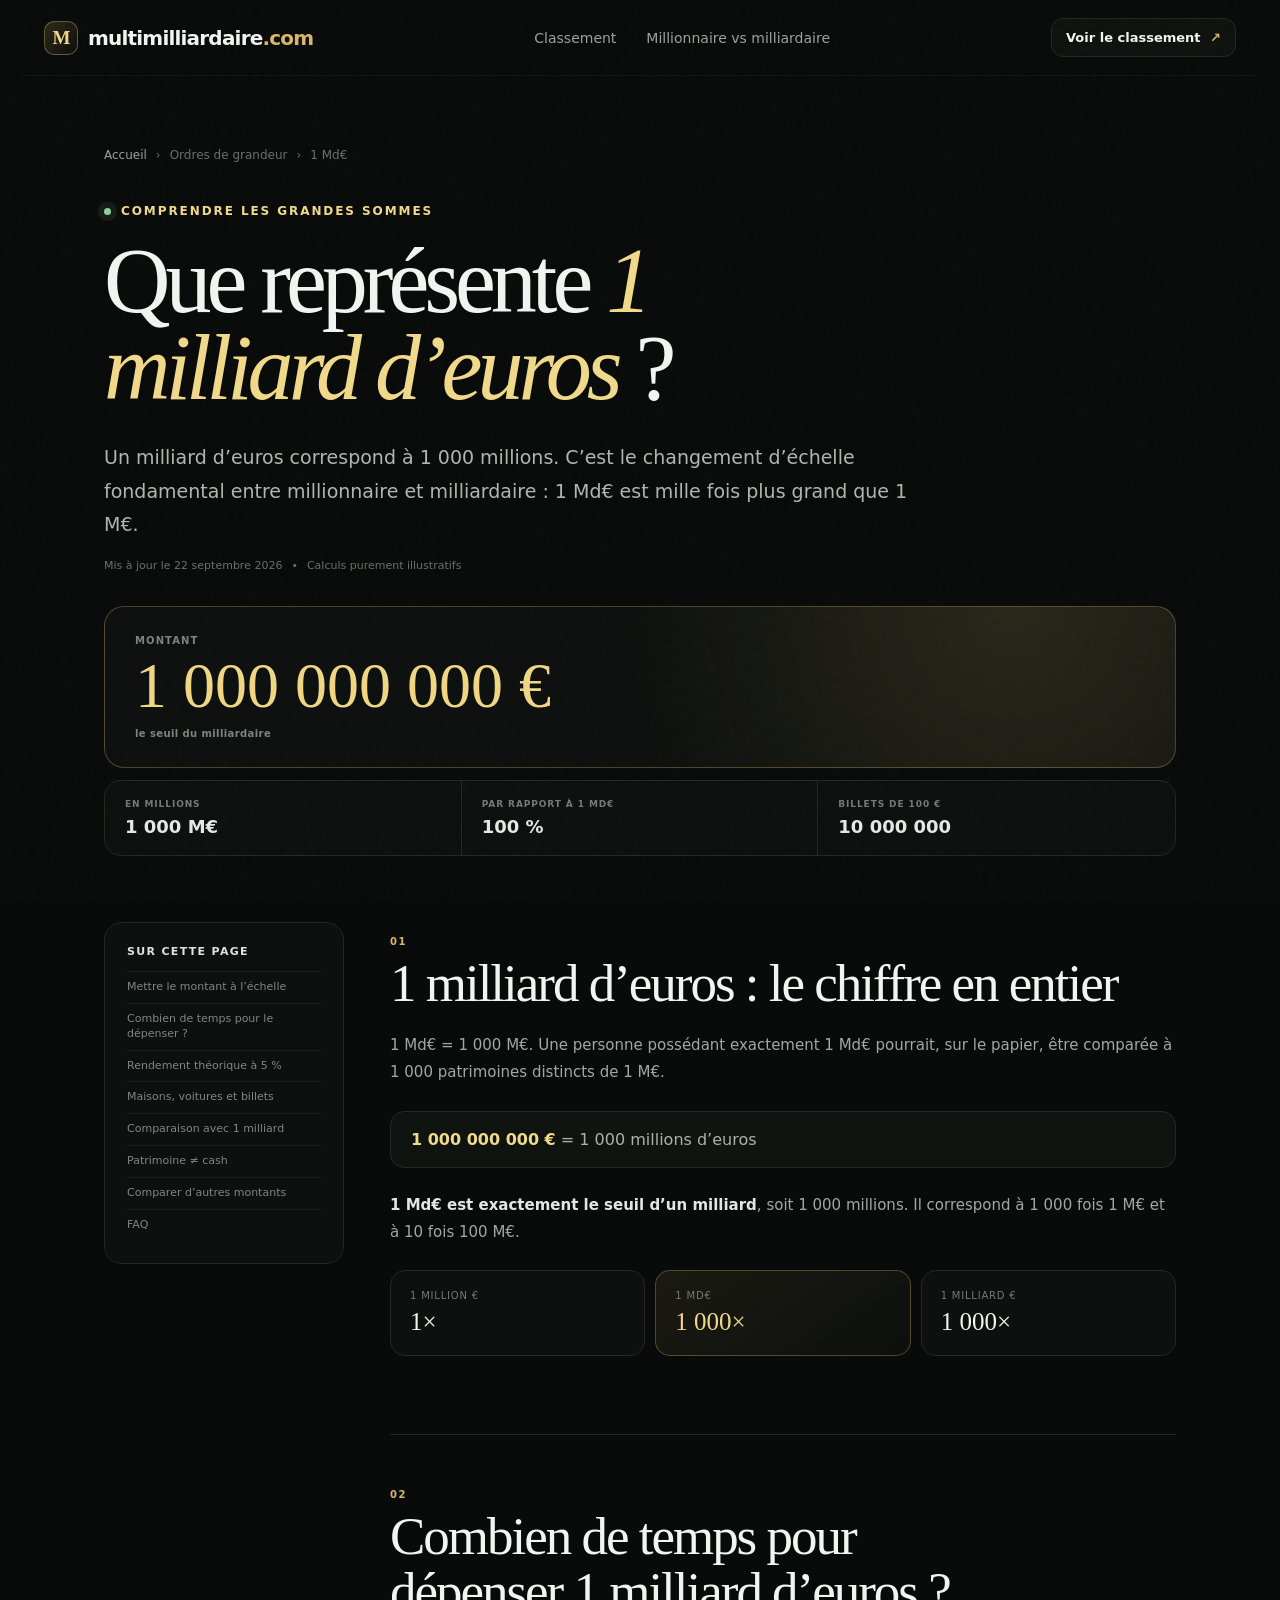
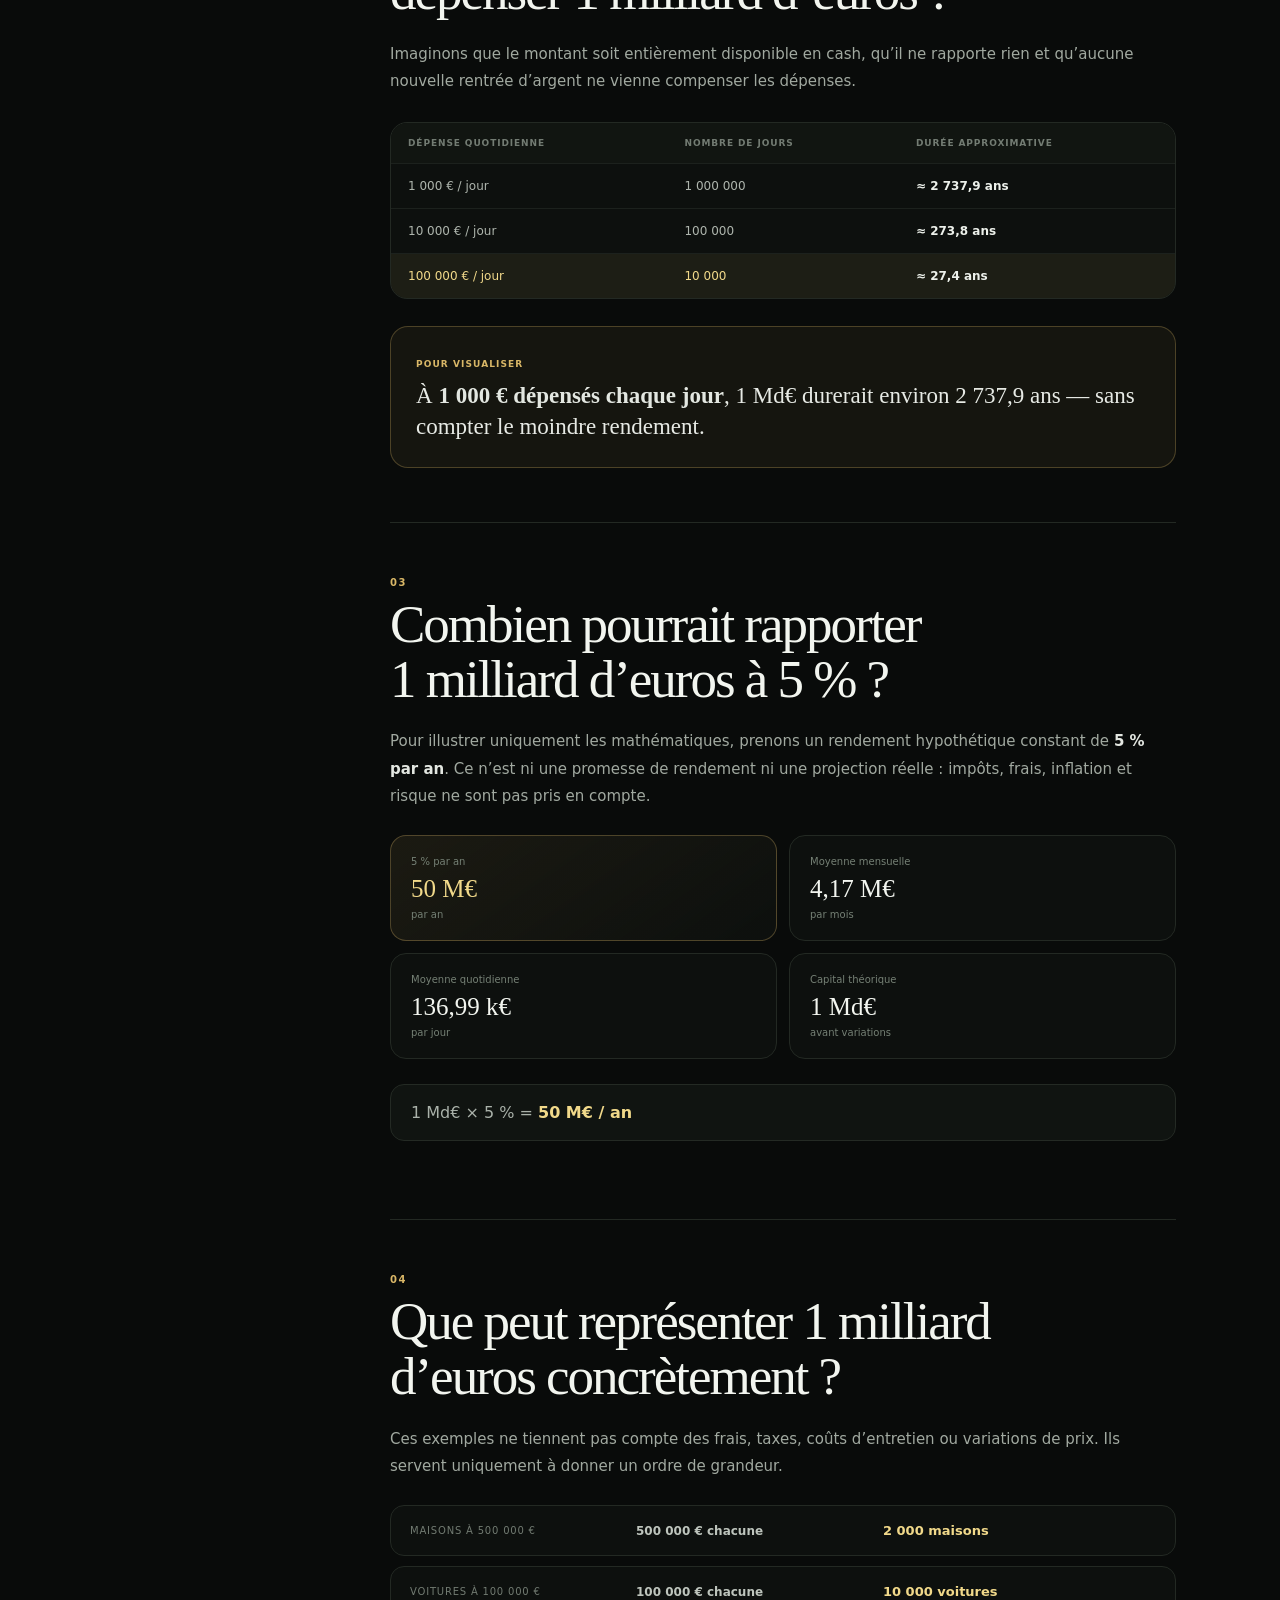
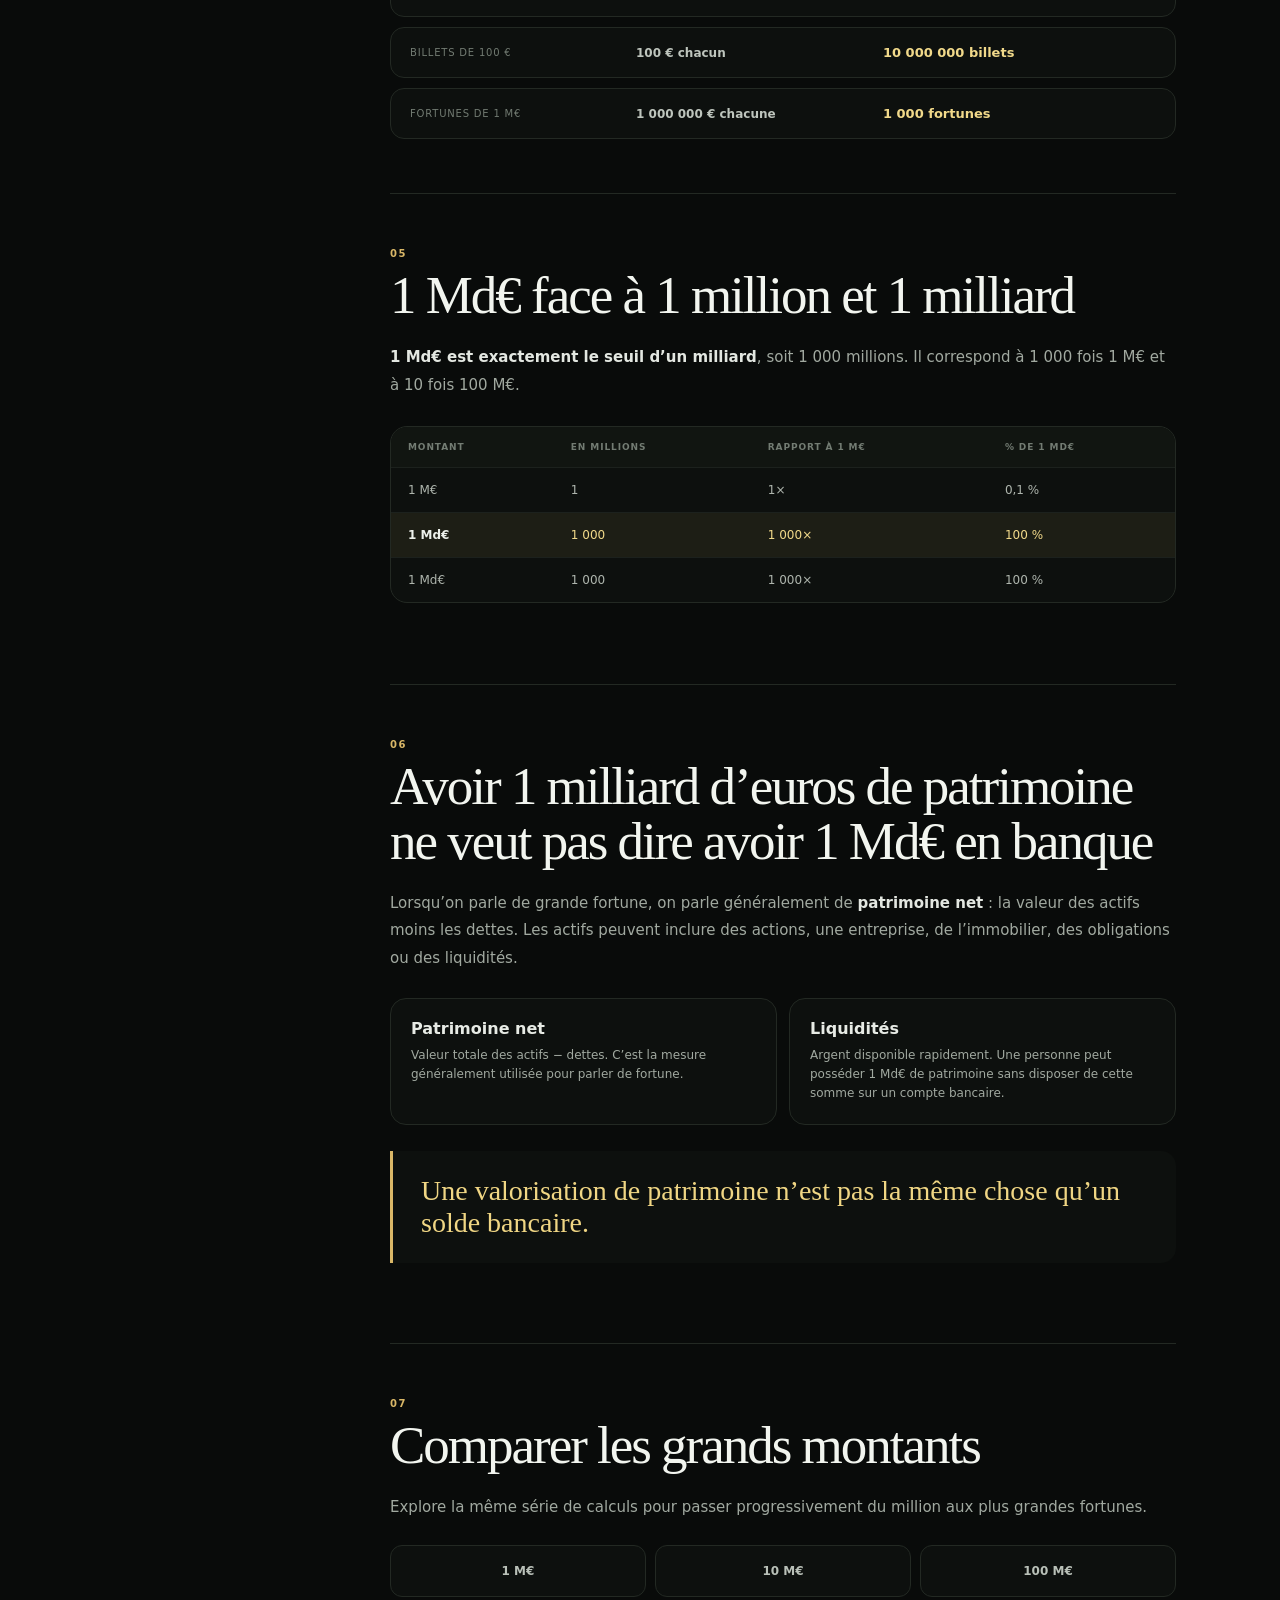
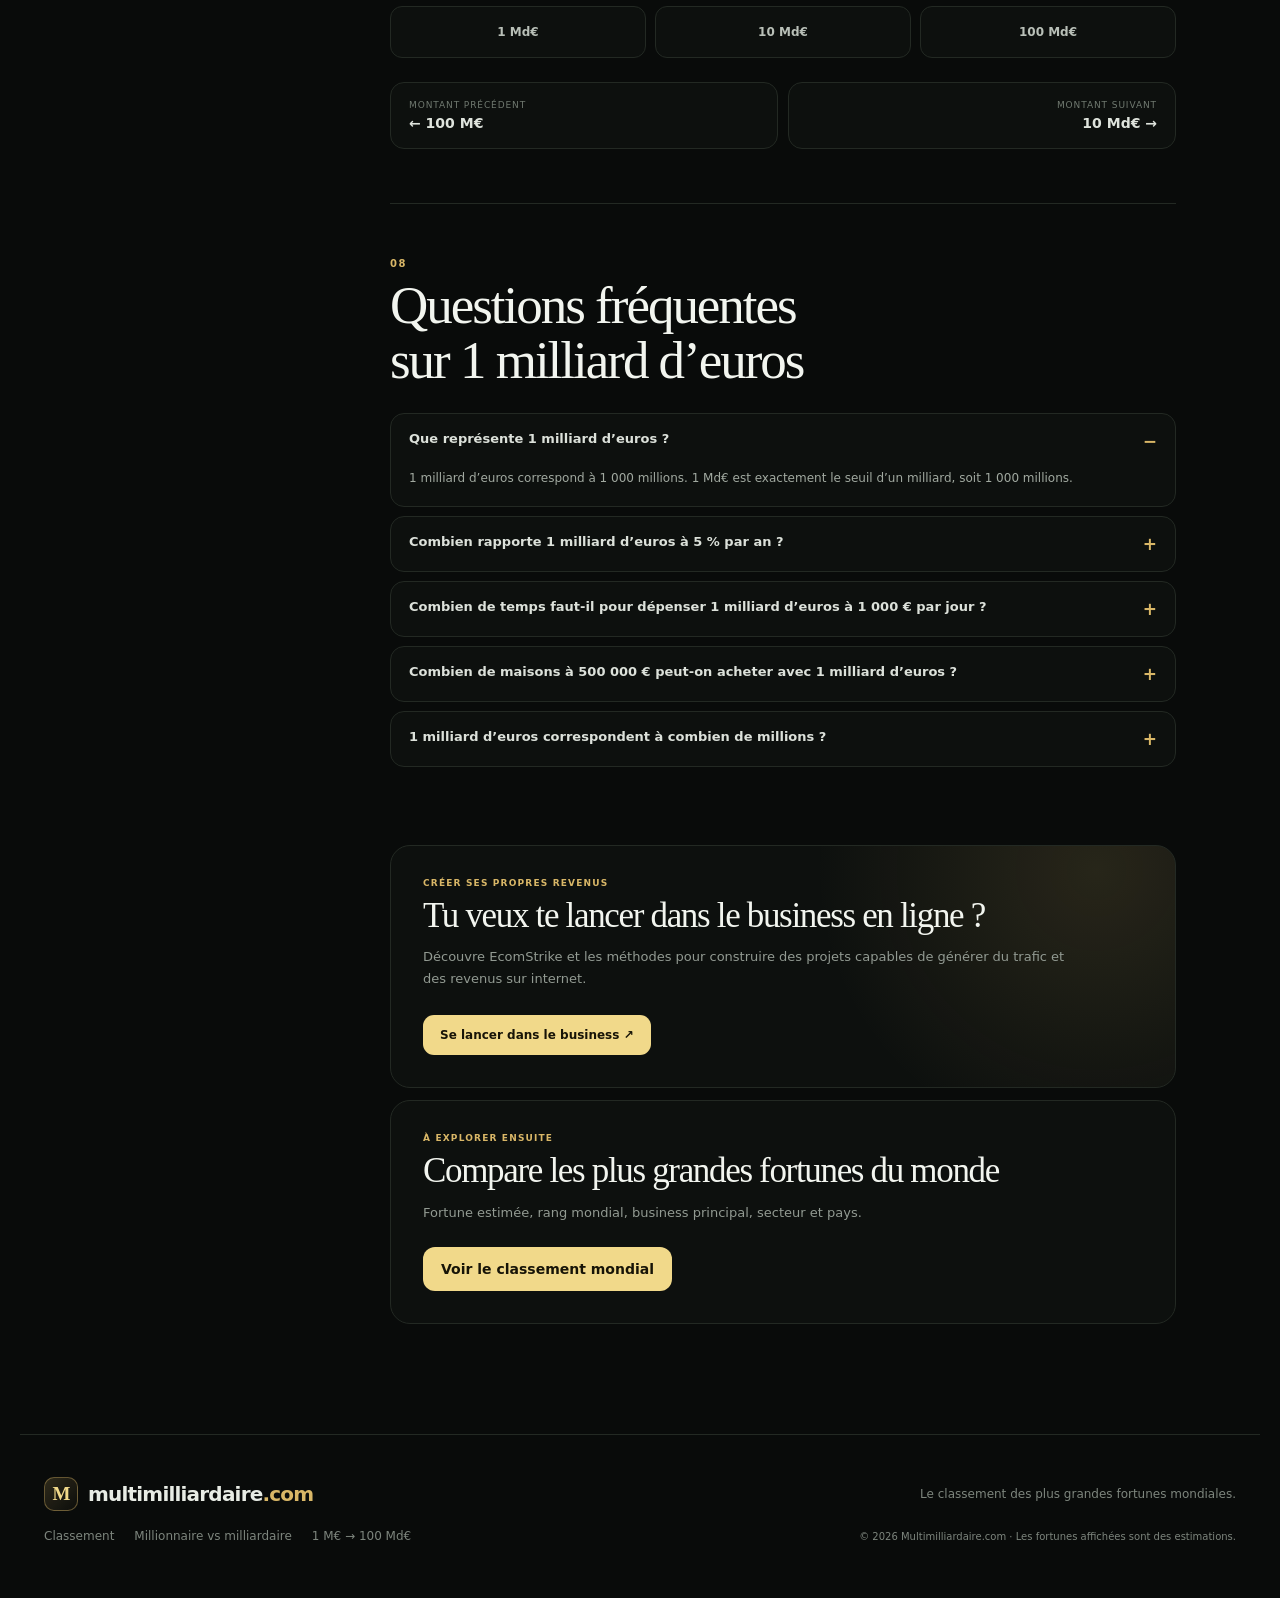
==== 1-milliard-euros/index.html @ 01a03daa "Add files via upload" ====
<!doctype html>
<html lang="fr">
<head>
  <meta charset="utf-8" />
  <meta name="viewport" content="width=device-width,initial-scale=1,viewport-fit=cover" />
  <title>Que représente 1 milliard d’euros ? Exemples & calculs | Multimilliardaire.com</title>
  <meta name="description" content="Que représente 1 milliard d’euros ? Comparaisons concrètes, rendement théorique à 5 %, dépenses, immobilier et équivalent en millions ou milliards." />
  <meta name="robots" content="index,follow,max-image-preview:large" />
  <link rel="canonical" href="https://multimilliardaire.com/1-milliard-euros/" />
  <meta name="theme-color" content="#090b0a" />
  <meta property="og:type" content="article" />
  <meta property="og:locale" content="fr_FR" />
  <meta property="og:site_name" content="Multimilliardaire.com" />
  <meta property="og:title" content="Que représente 1 milliard d’euros ?" />
  <meta property="og:description" content="Que représente 1 milliard d’euros ? Comparaisons concrètes, rendement théorique à 5 %, dépenses, immobilier et équivalent en millions ou milliards." />
  <meta property="og:url" content="https://multimilliardaire.com/1-milliard-euros/" />
  <meta property="og:image" content="https://multimilliardaire.com/og-image.png" />
  <meta property="article:published_time" content="2026-09-22" />
  <meta property="article:modified_time" content="2026-09-22" />
  <meta name="twitter:card" content="summary_large_image" />
  <meta name="twitter:title" content="Que représente 1 milliard d’euros ?" />
  <meta name="twitter:description" content="Que représente 1 milliard d’euros ? Comparaisons concrètes, rendement théorique à 5 %, dépenses, immobilier et équivalent en millions ou milliards." />
  <meta name="twitter:image" content="https://multimilliardaire.com/og-image.png" />
  <link rel="icon" href="/favicon.svg" type="image/svg+xml" />
  <link rel="manifest" href="/site.webmanifest" />
  <link rel="stylesheet" href="/style.css" />
  <link rel="stylesheet" href="/guide.css" />
  <script type="application/ld+json">{"@context":"https://schema.org","@graph":[{"@type":"Article","headline":"Que représente 1 milliard d’euros ?","description":"Que représente 1 milliard d’euros ? Comparaisons concrètes, rendement théorique à 5 %, dépenses, immobilier et équivalent en millions ou milliards.","datePublished":"2026-09-22","dateModified":"2026-09-22","inLanguage":"fr-FR","mainEntityOfPage":"https://multimilliardaire.com/1-milliard-euros/","publisher":{"@type":"Organization","name":"Multimilliardaire.com","url":"https://multimilliardaire.com/"},"image":"https://multimilliardaire.com/og-image.png"},{"@type":"BreadcrumbList","itemListElement":[{"@type":"ListItem","position":1,"name":"Accueil","item":"https://multimilliardaire.com/"},{"@type":"ListItem","position":2,"name":"1 milliard d’euros","item":"https://multimilliardaire.com/1-milliard-euros/"}]},{"@type":"FAQPage","mainEntity":[{"@type":"Question","name":"Que représente 1 milliard d’euros ?","acceptedAnswer":{"@type":"Answer","text":"1 milliard d’euros correspond à 1 000 millions. 1 Md€ est exactement le seuil d’un milliard, soit 1 000 millions."}},{"@type":"Question","name":"Combien rapporte 1 milliard d’euros à 5 % par an ?","acceptedAnswer":{"@type":"Answer","text":"À titre purement mathématique, 5 % de 1 milliard d’euros représente 50 M€ par an, soit environ 4,17 M€ par mois avant impôts, frais, inflation et variations de valeur."}},{"@type":"Question","name":"Combien de temps faut-il pour dépenser 1 milliard d’euros à 1 000 € par jour ?","acceptedAnswer":{"@type":"Answer","text":"Sans rendement et en dépensant exactement 1 000 € par jour, il faudrait 1 000 000 jours, soit environ 2 737,9 ans."}},{"@type":"Question","name":"Combien de maisons à 500 000 € peut-on acheter avec 1 milliard d’euros ?","acceptedAnswer":{"@type":"Answer","text":"Mathématiquement, 1 milliard d’euros équivaut au prix de 2 000 maisons à 500 000 €, sans tenir compte des frais, taxes ou autres coûts."}},{"@type":"Question","name":"1 milliard d’euros correspondent à combien de millions ?","acceptedAnswer":{"@type":"Answer","text":"1 milliard d’euros correspondent à 1 000 millions."}}]}]}</script>
</head>
<body class="article-page amount-page">
  <div class="noise" aria-hidden="true"></div>
  <header class="site-header">
    <a class="brand" href="/" aria-label="Multimilliardaire.com — Accueil"><span class="brand-mark">M</span><span>multimilliardaire<span class="brand-dot">.com</span></span></a>
    <nav class="desktop-nav" aria-label="Navigation principale"><a href="/#classement">Classement</a><a href="/difference-millionnaire-milliardaire/">Millionnaire vs milliardaire</a></nav>
    <a class="header-cta" href="/#classement">Voir le classement <span>↗</span></a>
  </header>

  <main class="guide-main">
    <article>
      <header class="guide-hero amount-hero">
        <nav class="breadcrumbs" aria-label="Fil d’Ariane"><a href="/">Accueil</a><span>›</span><span>Ordres de grandeur</span><span>›</span><span>1 Md€</span></nav>
        <div class="hero-kicker"><span class="pulse"></span> Comprendre les grandes sommes</div>
        <h1>Que représente <span>1 milliard d’euros</span> ?</h1>
        <p class="guide-lead">Un milliard d’euros correspond à 1 000 millions. C’est le changement d’échelle fondamental entre millionnaire et milliardaire : 1 Md€ est mille fois plus grand que 1 M€.</p>
        <div class="guide-meta"><span>Mis à jour le 22 septembre 2026</span><span>•</span><span>Calculs purement illustratifs</span></div>

        <div class="amount-display">
          <span>Montant</span>
          <strong>1 000 000 000 €</strong>
          <small>le seuil du milliardaire</small>
        </div>
        <div class="metric-strip">
          <div><span>En millions</span><strong>1 000 M€</strong></div>
          <div><span>Par rapport à 1 Md€</span><strong>100 %</strong></div>
          <div><span>Billets de 100 €</span><strong>10 000 000</strong></div>
        </div>
      </header>

      <div class="guide-layout">
        <aside class="toc-card">
          <span class="toc-title">Sur cette page</span>
          <nav>
            <a href="#echelle">Mettre le montant à l’échelle</a>
            <a href="#depenses">Combien de temps pour le dépenser ?</a>
            <a href="#rendement">Rendement théorique à 5 %</a>
            <a href="#achats">Maisons, voitures et billets</a>
            <a href="#milliard">Comparaison avec 1 milliard</a>
            <a href="#patrimoine">Patrimoine ≠ cash</a>
            <a href="#autres-montants">Comparer d’autres montants</a>
            <a href="#faq">FAQ</a>
          </nav>
        </aside>

        <div class="guide-content">
          <section id="echelle">
            <span class="section-number">01</span>
            <h2>1 milliard d’euros : le chiffre en entier</h2>
            <p>1 Md€ = 1 000 M€. Une personne possédant exactement 1 Md€ pourrait, sur le papier, être comparée à 1 000 patrimoines distincts de 1 M€.</p>
            <div class="formula"><strong>1 000 000 000 €</strong> = 1 000 millions d’euros</div>
            <p><strong>1 Md€ est exactement le seuil d’un milliard</strong>, soit 1 000 millions. Il correspond à 1 000 fois 1 M€ et à 10 fois 100 M€.</p>
            <div class="scale-compare">
              <div><span>1 million €</span><strong>1×</strong></div>
              <div class="current"><span>1 Md€</span><strong>1 000×</strong></div>
              <div><span>1 milliard €</span><strong>1 000×</strong></div>
            </div>
          </section>

          <section id="depenses">
            <span class="section-number">02</span>
            <h2>Combien de temps pour dépenser 1 milliard d’euros ?</h2>
            <p>Imaginons que le montant soit entièrement disponible en cash, qu’il ne rapporte rien et qu’aucune nouvelle rentrée d’argent ne vienne compenser les dépenses.</p>
            <div class="comparison-table spend-table" role="region" aria-label="Temps nécessaire pour dépenser 1 milliard d’euros" tabindex="0">
              <table><thead><tr><th>Dépense quotidienne</th><th>Nombre de jours</th><th>Durée approximative</th></tr></thead><tbody>
                <tr><td>1 000 € / jour</td><td>1 000 000</td><td><strong>≈ 2 737,9 ans</strong></td></tr>
                <tr><td>10 000 € / jour</td><td>100 000</td><td><strong>≈ 273,8 ans</strong></td></tr>
                <tr class="table-gold"><td>100 000 € / jour</td><td>10 000</td><td><strong>≈ 27,4 ans</strong></td></tr>
              </tbody></table>
            </div>
            <div class="analogy-card"><small>Pour visualiser</small><p>À <strong>1 000 € dépensés chaque jour</strong>, 1 Md€ durerait environ 2 737,9 ans — sans compter le moindre rendement.</p></div>
          </section>

          <section id="rendement">
            <span class="section-number">03</span>
            <h2>Combien pourrait rapporter 1 milliard d’euros à 5 % ?</h2>
            <p>Pour illustrer uniquement les mathématiques, prenons un rendement hypothétique constant de <strong>5 % par an</strong>. Ce n’est ni une promesse de rendement ni une projection réelle : impôts, frais, inflation et risque ne sont pas pris en compte.</p>
            <div class="yield-grid amount-yield">
              <div class="gold-card"><span>5 % par an</span><strong>50 M€</strong><small>par an</small></div>
              <div><span>Moyenne mensuelle</span><strong>4,17 M€</strong><small>par mois</small></div>
              <div><span>Moyenne quotidienne</span><strong>136,99 k€</strong><small>par jour</small></div>
              <div><span>Capital théorique</span><strong>1 Md€</strong><small>avant variations</small></div>
            </div>
            <div class="formula">1 Md€ × 5 % = <strong>50 M€ / an</strong></div>
          </section>

          <section id="achats">
            <span class="section-number">04</span>
            <h2>Que peut représenter 1 milliard d’euros concrètement ?</h2>
            <p>Ces exemples ne tiennent pas compte des frais, taxes, coûts d’entretien ou variations de prix. Ils servent uniquement à donner un ordre de grandeur.</p>
            <div class="visual-list amount-visuals">
              <div><span>Maisons à 500 000 €</span><b>500 000 € chacune</b><strong>2 000 maisons</strong></div>
              <div><span>Voitures à 100 000 €</span><b>100 000 € chacune</b><strong>10 000 voitures</strong></div>
              <div><span>Billets de 100 €</span><b>100 € chacun</b><strong>10 000 000 billets</strong></div>
              <div><span>Fortunes de 1 M€</span><b>1 000 000 € chacune</b><strong>1 000 fortunes</strong></div>
            </div>
          </section>

          <section id="milliard">
            <span class="section-number">05</span>
            <h2>1 Md€ face à 1 million et 1 milliard</h2>
            <p><strong>1 Md€ est exactement le seuil d’un milliard</strong>, soit 1 000 millions. Il correspond à 1 000 fois 1 M€ et à 10 fois 100 M€.</p>
            <div class="comparison-table" role="region" aria-label="Comparaison des ordres de grandeur" tabindex="0">
              <table><thead><tr><th>Montant</th><th>En millions</th><th>Rapport à 1 M€</th><th>% de 1 Md€</th></tr></thead><tbody>
                <tr><td>1 M€</td><td>1</td><td>1×</td><td>0,1 %</td></tr>
                <tr class="table-gold"><td><strong>1 Md€</strong></td><td>1 000</td><td>1 000×</td><td>100 %</td></tr>
                <tr><td>1 Md€</td><td>1 000</td><td>1 000×</td><td>100 %</td></tr>
              </tbody></table>
            </div>
          </section>

          <section id="patrimoine">
            <span class="section-number">06</span>
            <h2>Avoir 1 milliard d’euros de patrimoine ne veut pas dire avoir 1 Md€ en banque</h2>
            <p>Lorsqu’on parle de grande fortune, on parle généralement de <strong>patrimoine net</strong> : la valeur des actifs moins les dettes. Les actifs peuvent inclure des actions, une entreprise, de l’immobilier, des obligations ou des liquidités.</p>
            <div class="mini-definitions">
              <div><strong>Patrimoine net</strong><p>Valeur totale des actifs − dettes. C’est la mesure généralement utilisée pour parler de fortune.</p></div>
              <div><strong>Liquidités</strong><p>Argent disponible rapidement. Une personne peut posséder 1 Md€ de patrimoine sans disposer de cette somme sur un compte bancaire.</p></div>
            </div>
            <blockquote>Une valorisation de patrimoine n’est pas la même chose qu’un solde bancaire.</blockquote>
          </section>

          <section id="autres-montants">
            <span class="section-number">07</span>
            <h2>Comparer les grands montants</h2>
            <p>Explore la même série de calculs pour passer progressivement du million aux plus grandes fortunes.</p>
            <nav class="wealth-nav" aria-label="Autres montants"><a href="/1-million-euros/">1 M€</a><a href="/10-millions-euros/">10 M€</a><a href="/100-millions-euros/">100 M€</a><a href="/1-milliard-euros/">1 Md€</a><a href="/10-milliards-euros/">10 Md€</a><a href="/100-milliards-euros/">100 Md€</a></nav>
            <div class="wealth-step-row"><a class="wealth-step" href="/100-millions-euros/"><small>Montant précédent</small><strong>← 100 M€</strong></a><a class="wealth-step wealth-step-next" href="/10-milliards-euros/"><small>Montant suivant</small><strong>10 Md€ →</strong></a></div>
          </section>

          <section id="faq" class="faq-section">
            <span class="section-number">08</span>
            <h2>Questions fréquentes sur 1 milliard d’euros</h2>
            <div class="faq-list">
              <details open><summary>Que représente 1 milliard d’euros ?</summary><p>1 milliard d’euros correspond à 1 000 millions. 1 Md€ est exactement le seuil d’un milliard, soit 1 000 millions.</p></details><details><summary>Combien rapporte 1 milliard d’euros à 5 % par an ?</summary><p>À titre purement mathématique, 5 % de 1 milliard d’euros représente 50 M€ par an, soit environ 4,17 M€ par mois avant impôts, frais, inflation et variations de valeur.</p></details><details><summary>Combien de temps faut-il pour dépenser 1 milliard d’euros à 1 000 € par jour ?</summary><p>Sans rendement et en dépensant exactement 1 000 € par jour, il faudrait 1 000 000 jours, soit environ 2 737,9 ans.</p></details><details><summary>Combien de maisons à 500 000 € peut-on acheter avec 1 milliard d’euros ?</summary><p>Mathématiquement, 1 milliard d’euros équivaut au prix de 2 000 maisons à 500 000 €, sans tenir compte des frais, taxes ou autres coûts.</p></details><details><summary>1 milliard d’euros correspondent à combien de millions ?</summary><p>1 milliard d’euros correspondent à 1 000 millions.</p></details>
            </div>
          </section>

          <aside class="business-cta">
            <span>Créer ses propres revenus</span>
            <h2>Tu veux te lancer dans le business en ligne ?</h2>
            <p>Découvre EcomStrike et les méthodes pour construire des projets capables de générer du trafic et des revenus sur internet.</p>
            <a href="https://ecomstrike.com/" target="_blank" rel="noopener noreferrer">Se lancer dans le business ↗</a>
          </aside>

          <div class="back-ranking">
            <span>À explorer ensuite</span>
            <h2>Compare les plus grandes fortunes du monde</h2>
            <p>Fortune estimée, rang mondial, business principal, secteur et pays.</p>
            <a class="button primary" href="/#classement">Voir le classement mondial</a>
          </div>
        </div>
      </div>
    </article>
  </main>

  <footer>
    <a class="brand footer-brand" href="/"><span class="brand-mark">M</span><span>multimilliardaire<span class="brand-dot">.com</span></span></a>
    <p>Le classement des plus grandes fortunes mondiales.</p>
    <div><a href="/#classement">Classement</a><a href="/difference-millionnaire-milliardaire/">Millionnaire vs milliardaire</a><a href="/1-million-euros/">1 M€ → 100 Md€</a></div>
    <small>© <span id="year"></span> Multimilliardaire.com · Les fortunes affichées sont des estimations.</small>
  </footer>
  <script>document.getElementById('year').textContent = new Date().getFullYear();</script>
</body>
</html>
---- style.css ----
:root{
  --bg:#090b0a;--panel:#101311;--panel-2:#151916;--text:#f2f5ef;--muted:#9ba39b;--line:#232923;
  --gold:#d9b767;--gold-2:#f1d98a;--green:#8ed09d;--red:#ef8e82;--max:1240px;
}
*{box-sizing:border-box}html{scroll-behavior:smooth}body{margin:0;background:var(--bg);color:var(--text);font-family:Inter,ui-sans-serif,system-ui,-apple-system,BlinkMacSystemFont,"Segoe UI",sans-serif;-webkit-font-smoothing:antialiased;overflow-x:hidden}
a{color:inherit;text-decoration:none}button,input,select{font:inherit}.sr-only{position:absolute;width:1px;height:1px;padding:0;margin:-1px;overflow:hidden;clip:rect(0,0,0,0);white-space:nowrap;border:0}.noise{position:fixed;inset:0;pointer-events:none;opacity:.025;z-index:50;background-image:url("data:image/svg+xml,%3Csvg viewBox='0 0 160 160' xmlns='http://www.w3.org/2000/svg'%3E%3Cfilter id='n'%3E%3CfeTurbulence type='fractalNoise' baseFrequency='.9' numOctaves='4' stitchTiles='stitch'/%3E%3C/filter%3E%3Crect width='100%25' height='100%25' filter='url(%23n)' opacity='.8'/%3E%3C/svg%3E")}.site-header{height:76px;display:flex;align-items:center;justify-content:space-between;max-width:var(--max);margin:auto;padding:0 24px;position:relative;z-index:10;border-bottom:1px solid rgba(255,255,255,.04)}.brand{display:flex;align-items:center;gap:10px;font-weight:800;letter-spacing:-.04em;font-size:20px}.brand-mark{display:grid;place-items:center;width:34px;height:34px;border:1px solid rgba(217,183,103,.4);border-radius:10px;background:linear-gradient(135deg,rgba(217,183,103,.18),rgba(217,183,103,.02));color:var(--gold-2);font-family:Georgia,serif;font-size:19px}.brand-dot{color:var(--gold)}.desktop-nav{display:flex;gap:30px;color:var(--muted);font-size:14px}.desktop-nav a:hover{color:#fff}.header-cta{font-size:13px;font-weight:700;padding:11px 14px;border:1px solid var(--line);border-radius:12px;background:#0f120f}.header-cta span{color:var(--gold);margin-left:5px}.hero{min-height:720px;max-width:var(--max);margin:auto;padding:96px 24px 80px;position:relative}.hero:before{content:"";position:absolute;width:600px;height:600px;right:-160px;top:-90px;background:radial-gradient(circle,rgba(217,183,103,.12),transparent 67%);filter:blur(12px);pointer-events:none}.hero-kicker,.eyebrow{font-size:12px;font-weight:800;letter-spacing:.16em;text-transform:uppercase;color:var(--gold-2)}.hero-kicker{display:flex;align-items:center;gap:10px}.pulse{width:7px;height:7px;border-radius:50%;background:var(--green);box-shadow:0 0 0 6px rgba(142,208,157,.09)}.hero h1{font-family:Georgia,"Times New Roman",serif;font-weight:500;letter-spacing:-.065em;line-height:.89;font-size:clamp(62px,8.2vw,118px);margin:30px 0 28px;max-width:900px}.hero h1 span{color:var(--gold-2);font-style:italic}.hero-copy{font-size:18px;line-height:1.7;color:#b6bdb5;max-width:630px}.hero-actions{display:flex;gap:12px;margin-top:32px}.button{display:inline-flex;align-items:center;justify-content:center;padding:14px 18px;border-radius:12px;font-weight:800;font-size:14px}.button.primary{background:var(--gold-2);color:#171407}.button.primary:hover{background:#ffe7a0}.button.ghost{border:1px solid var(--line);background:rgba(255,255,255,.02);color:#d5d9d3}.definition{margin-top:28px;color:#7f887f;font-size:12px;max-width:620px;line-height:1.6}.definition strong{color:#b9c1b8}.hero-orbit{position:absolute;right:20px;top:180px;width:420px;height:430px;pointer-events:none;opacity:.92}.orbit-line{position:absolute;border:1px solid rgba(217,183,103,.12);border-radius:50%;inset:20px}.orbit-2{inset:88px;border-style:dashed;transform:rotate(30deg)}.money-card{position:absolute;width:220px;padding:18px;border-radius:16px;border:1px solid rgba(255,255,255,.08);background:rgba(16,19,17,.82);backdrop-filter:blur(12px);box-shadow:0 18px 80px rgba(0,0,0,.2)}.money-card small{display:block;font-size:9px;letter-spacing:.15em;color:#7f887f;margin-bottom:9px}.money-card strong{display:block;font-size:16px;letter-spacing:-.02em}.money-card span{display:block;margin-top:6px;font-size:12px;color:var(--gold-2)}.mc-1{right:0;top:20px}.mc-2{left:12px;top:185px}.mc-3{right:10px;bottom:10px}.stats-wrap{border-top:1px solid var(--line);border-bottom:1px solid var(--line);background:#0c0f0d}.stats-grid{max-width:var(--max);margin:auto;display:grid;grid-template-columns:repeat(4,1fr)}.stats-grid article{padding:28px 24px;border-right:1px solid var(--line)}.stats-grid article:last-child{border-right:0}.stats-grid span,.stats-grid small{display:block;color:#7f887f;font-size:11px}.stats-grid strong{display:block;font-family:Georgia,serif;font-weight:500;font-size:32px;margin:7px 0 3px;color:#f5f2e7}.ranking{max-width:var(--max);margin:auto;padding:96px 24px}.section-heading{display:flex;justify-content:space-between;align-items:end;gap:40px;margin-bottom:34px}.section-heading h2,.method h2,.seo-copy h2{font-family:Georgia,serif;font-size:clamp(36px,4vw,55px);letter-spacing:-.045em;line-height:1.02;margin:10px 0 0;font-weight:500}.section-heading p{max-width:430px;color:var(--muted);line-height:1.6;font-size:14px}.toolbar{display:grid;grid-template-columns:2.1fr repeat(3,1fr);gap:10px;padding:12px;border:1px solid var(--line);border-radius:17px;background:#0d100e;position:sticky;top:10px;z-index:7;box-shadow:0 10px 50px rgba(0,0,0,.26)}.search-field{position:relative}.search-field svg{position:absolute;left:14px;top:50%;transform:translateY(-50%);width:17px;fill:none;stroke:#838b83;stroke-width:1.8}.toolbar input,.toolbar select{width:100%;height:48px;border:1px solid var(--line);background:#121512;color:#e9ede7;border-radius:11px;outline:none;padding:0 14px}.toolbar input{padding-left:42px}.toolbar input:focus,.toolbar select:focus{border-color:rgba(217,183,103,.55);box-shadow:0 0 0 3px rgba(217,183,103,.06)}.ranking-meta{display:flex;justify-content:space-between;align-items:center;margin:18px 3px 12px;color:#7e867e;font-size:12px}.status{display:flex;gap:8px;align-items:center}.status i{width:6px;height:6px;border-radius:50%;background:#919991}.status.ok i{background:var(--green);box-shadow:0 0 0 4px rgba(142,208,157,.08)}.status.warn i{background:var(--gold)}.table-shell{border:1px solid var(--line);border-radius:18px;overflow:hidden;background:#0d100e}.table-head,.rank-row{display:grid;grid-template-columns:74px minmax(210px,1.3fr) 150px minmax(200px,1.15fr) 150px 110px;align-items:center}.table-head{height:46px;padding:0 16px;background:#121512;border-bottom:1px solid var(--line);color:#727b72;font-size:10px;font-weight:800;text-transform:uppercase;letter-spacing:.1em}.rank-row{min-height:82px;padding:10px 16px;border-bottom:1px solid #1b201c;transition:background .16s ease}.rank-row:last-child{border-bottom:0}.rank-row:hover{background:#111511}.rank-num{font-family:Georgia,serif;font-size:18px;color:#6f786f}.person{display:flex;align-items:center;gap:13px;min-width:0}.avatar{width:42px;height:42px;border-radius:13px;background:linear-gradient(135deg,#1b211c,#111411);display:grid;place-items:center;border:1px solid #2a302b;color:var(--gold-2);font-size:12px;font-weight:900;flex:0 0 auto}.person-text{min-width:0}.person-name{font-weight:800;font-size:14px;white-space:nowrap;overflow:hidden;text-overflow:ellipsis}.person-sub{font-size:11px;color:#707970;margin-top:5px}.worth strong{font-family:Georgia,serif;font-size:19px;font-weight:500}.worth small{display:block;color:#707970;font-size:10px;margin-top:5px}.business{font-size:13px;line-height:1.4;color:#c3c9c1}.country{font-size:12px;color:#aeb5ad;display:flex;gap:8px;align-items:center}.flag{font-size:16px}.change{font-size:11px;font-weight:800}.change.up{color:var(--green)}.change.down{color:var(--red)}.change.flat{color:#777f77}.loading-row{min-height:220px;display:flex;align-items:center;justify-content:center;gap:12px;color:#858d85;font-size:13px}.spinner{width:18px;height:18px;border-radius:50%;border:2px solid #303730;border-top-color:var(--gold);animation:spin .8s linear infinite}@keyframes spin{to{transform:rotate(360deg)}}.empty{padding:70px 20px;text-align:center;color:#848d84}.pagination{display:flex;gap:7px;justify-content:center;flex-wrap:wrap;margin-top:24px}.pagination button{min-width:38px;height:38px;border:1px solid var(--line);border-radius:10px;background:#0f120f;color:#aab2aa;cursor:pointer}.pagination button:hover,.pagination button.active{border-color:rgba(217,183,103,.5);color:#171407;background:var(--gold-2)}.pagination button:disabled{opacity:.35;cursor:not-allowed}.method{max-width:var(--max);margin:0 auto;padding:30px 24px 96px;display:grid;grid-template-columns:1.55fr .7fr;gap:18px}.method-card,.source-card{border:1px solid var(--line);border-radius:22px;padding:38px;background:#0d100e}.method-card>p{color:#9ca49b;line-height:1.7;max-width:760px}.method-points{display:grid;grid-template-columns:repeat(3,1fr);gap:12px;margin-top:32px}.method-points div{padding:18px;border:1px solid #202620;border-radius:15px;background:#111511}.method-points b{color:var(--gold);font-family:Georgia,serif;font-size:20px}.method-points span{display:block;margin-top:18px;color:#8f988f;font-size:12px;line-height:1.55}.method-points strong{color:#e3e7e1}.source-card{background:linear-gradient(160deg,rgba(217,183,103,.12),#0d100e 42%)}.source-card>span{font-size:11px;text-transform:uppercase;letter-spacing:.13em;color:var(--gold)}.source-card h3{font-family:Georgia,serif;font-weight:500;font-size:30px;letter-spacing:-.03em;margin:15px 0}.source-card p{font-size:13px;color:#9ca49b;line-height:1.65}.source-card a{display:inline-block;margin:10px 0 26px;color:var(--gold-2);font-size:13px;font-weight:800}.source-card small{display:block;padding-top:18px;border-top:1px solid rgba(255,255,255,.08);color:#707970;line-height:1.5}.seo-copy{max-width:850px;margin:0 auto;padding:0 24px 100px}.seo-copy h2{font-size:40px}.seo-copy p{color:#929b92;line-height:1.8;font-size:14px}footer{border-top:1px solid var(--line);max-width:var(--max);margin:auto;padding:40px 24px 55px;display:grid;grid-template-columns:1fr 1fr;gap:16px;align-items:center;color:#7d857d;font-size:12px}.footer-brand{color:#e8ece5}footer p{text-align:right}footer>div{display:flex;gap:20px}footer>small{text-align:right}footer a:hover{color:#fff}
@media(max-width:1000px){.hero-orbit{opacity:.22;right:-100px}.toolbar{grid-template-columns:1fr 1fr}.search-field{grid-column:1/-1}.table-head,.rank-row{grid-template-columns:58px minmax(180px,1.25fr) 130px minmax(180px,1fr) 120px}.table-head span:last-child,.rank-row>.change{display:none}.method{grid-template-columns:1fr}.stats-grid{grid-template-columns:repeat(2,1fr)}.stats-grid article:nth-child(2){border-right:0}.stats-grid article:nth-child(-n+2){border-bottom:1px solid var(--line)}}
@media(max-width:700px){
  .site-header{height:64px;padding:0 16px}
  .brand{font-size:16.5px;gap:9px;white-space:nowrap;min-width:0}
  .brand-mark{width:31px;height:31px;flex:0 0 auto}
  .desktop-nav,.header-cta{display:none}

  .hero{padding:54px 16px 46px;min-height:auto;overflow:hidden}
  .hero-kicker{font-size:10px;letter-spacing:.13em;line-height:1.45}
  .hero h1{font-size:clamp(42px,13vw,60px);line-height:.93;letter-spacing:-.055em;margin:22px 0 22px;max-width:100%}
  .hero h1 span{font-size:.70em;letter-spacing:-.045em;white-space:nowrap}
  .hero-copy{font-size:15px;line-height:1.65;max-width:100%;margin-right:0}
  .hero-actions{flex-direction:column;align-items:stretch;gap:10px;margin-top:26px}
  .button{width:100%;min-height:52px;padding:14px 16px}
  .definition{margin-top:23px;max-width:100%;font-size:12px;line-height:1.65}
  .hero-orbit{display:none}

  .stats-grid{grid-template-columns:repeat(2,minmax(0,1fr))}
  .stats-grid article{padding:20px 16px;min-width:0}
  .stats-grid strong{font-size:25px;line-height:1.1}
  .stats-grid span,.stats-grid small{line-height:1.35}

  .ranking{padding:58px 12px 64px}
  .section-heading{display:block;margin-bottom:24px}
  .section-heading h2{font-size:clamp(34px,10vw,44px);line-height:1.02;text-wrap:balance}
  .section-heading p{margin-top:16px;font-size:13px;line-height:1.6}

  .toolbar{position:static;grid-template-columns:1fr 1fr;gap:8px;padding:8px;border-radius:14px;box-shadow:none}
  .toolbar label{min-width:0}
  .search-field{grid-column:1/-1}
  .toolbar label:nth-child(4){grid-column:1/-1}
  .toolbar input,.toolbar select{height:46px;border-radius:10px;font-size:13px;min-width:0}
  .toolbar input{padding-left:40px}

  .ranking-meta{align-items:flex-start;gap:7px;flex-direction:column;margin:15px 2px 12px;line-height:1.4}
  .table-shell{border:0;border-radius:0;overflow:visible;background:transparent}
  .table-head{display:none}
  .ranking-rows{display:block}
  .rank-row{
    position:relative;
    display:grid;
    grid-template-columns:44px minmax(0,1fr) minmax(88px,auto);
    grid-template-areas:"rank person worth" ". business business" ". country change";
    column-gap:10px;
    row-gap:10px;
    min-height:0;
    margin-bottom:10px;
    padding:14px;
    border:1px solid var(--line);
    border-radius:16px;
    background:#0d100e;
  }
  .rank-row:last-child{border-bottom:1px solid var(--line);margin-bottom:0}
  .rank-row:hover{background:#0f130f}
  .rank-num{grid-area:rank;width:40px;height:40px;display:grid;place-items:center;align-self:start;border:1px solid #2a302b;border-radius:12px;background:#121612;color:var(--gold-2);font-size:15px}
  .person{grid-area:person;min-width:0;gap:10px}
  .avatar{width:38px;height:38px;border-radius:11px;font-size:11px}
  .person-name{font-size:13px;line-height:1.25;white-space:nowrap;overflow:hidden;text-overflow:ellipsis}
  .person-sub{font-size:10px;line-height:1.35;margin-top:4px;white-space:nowrap;overflow:hidden;text-overflow:ellipsis}
  .worth{grid-area:worth;text-align:right;align-self:center;min-width:88px}
  .worth strong{font-size:17px;white-space:nowrap}
  .worth small{font-size:9px;margin-top:3px}
  .rank-row>.business{display:block!important;grid-area:business;padding:10px 11px;border:1px solid #202620;border-radius:10px;background:#111511;font-size:12px;line-height:1.45;color:#c9cec8;min-width:0;overflow-wrap:anywhere}
  .business:before{content:"Business / source";display:block;margin-bottom:4px;color:#697269;font-size:9px;font-weight:800;letter-spacing:.09em;text-transform:uppercase}
  .rank-row>.country{display:flex!important;grid-area:country;font-size:11px;gap:6px;min-width:0}
  .country span:last-child{white-space:nowrap;overflow:hidden;text-overflow:ellipsis}
  .flag{font-size:15px}
  .rank-row>.change{display:flex!important;grid-area:change;justify-self:end;align-items:center;font-size:10px;padding:6px 8px;border:1px solid #202620;border-radius:999px;background:#111511;white-space:nowrap}

  .loading-row{min-height:180px;border:1px solid var(--line);border-radius:16px;background:#0d100e}
  .empty{padding:45px 18px;border:1px solid var(--line);border-radius:16px;background:#0d100e}
  .pagination{gap:6px;margin-top:20px}
  .pagination button{min-width:36px;height:36px;border-radius:9px;font-size:12px}

  .method{padding:10px 12px 64px}
  .method-card,.source-card{padding:24px 18px;border-radius:18px}
  .method h2{font-size:clamp(33px,10vw,43px)}
  .method-points{grid-template-columns:1fr;gap:9px;margin-top:24px}
  .method-points div{padding:16px}
  .source-card h3{font-size:27px}

  .seo-copy{padding:0 16px 64px}
  .seo-copy h2{font-size:32px;line-height:1.08}
  .seo-copy p{font-size:13px;line-height:1.7}

  footer{grid-template-columns:1fr;padding:32px 16px 42px;gap:14px}
  footer p,footer>small{text-align:left}
  footer>div{flex-wrap:wrap;gap:14px 18px}
}

@media(max-width:390px){
  .site-header{padding:0 13px}
  .brand{font-size:15.5px}
  .brand-mark{width:29px;height:29px}
  .hero{padding-left:13px;padding-right:13px}
  .hero h1{font-size:clamp(40px,12.8vw,50px)}
  .hero h1 span{font-size:.68em}
  .ranking{padding-left:10px;padding-right:10px}
  .toolbar{grid-template-columns:1fr}
  .search-field,.toolbar label:nth-child(4){grid-column:auto}
  .rank-row{grid-template-columns:40px minmax(0,1fr) minmax(82px,auto);padding:12px;column-gap:8px}
  .rank-num{width:36px;height:36px;font-size:14px}
  .avatar{width:35px;height:35px}
  .person{gap:8px}
  .person-name{font-size:12.5px}
  .worth strong{font-size:16px}
}
---- guide.css ----
/* Article / guide pages */
.article-page{background:#090b0a}
.guide-main{position:relative;z-index:1}
.guide-hero{max-width:1120px;margin:0 auto;padding:72px 24px 42px}
.breadcrumbs{display:flex;align-items:center;gap:9px;color:#697169;font-size:12px;margin-bottom:42px}
.breadcrumbs a{color:#9ba39b}.breadcrumbs a:hover{color:#fff}
.guide-hero .hero-kicker{position:static;margin-bottom:20px}
.guide-hero h1{max-width:1020px;margin:0;font-family:Georgia,serif;font-weight:500;font-size:clamp(54px,7.2vw,98px);line-height:.94;letter-spacing:-.055em;text-wrap:balance}
.guide-hero h1 em{font-style:normal;color:#f1f4ef}.guide-hero h1 span{color:var(--gold-2);font-style:italic}
.guide-lead{max-width:830px;margin:30px 0 0;color:#b0b7af;font-size:19px;line-height:1.75}
.guide-lead strong{color:#edf1eb}
.guide-meta{display:flex;gap:9px;align-items:center;margin-top:18px;color:#697169;font-size:11px}
.answer-card{margin-top:44px;padding:30px;border:1px solid rgba(217,183,103,.3);border-radius:22px;background:linear-gradient(145deg,rgba(217,183,103,.11),rgba(13,16,14,.95) 42%);box-shadow:0 24px 80px rgba(0,0,0,.16)}
.answer-label,.section-number{display:block;color:var(--gold);font-size:10px;font-weight:900;letter-spacing:.16em;text-transform:uppercase}
.answer-equation{display:flex;align-items:baseline;gap:18px;flex-wrap:wrap;margin:14px 0 10px;font-family:Georgia,serif}.answer-equation b{font-size:clamp(34px,5vw,58px);font-weight:500}.answer-equation span{color:#6f776f;font-size:28px}.answer-card p{max-width:900px;margin:0;color:#9da59c;line-height:1.7}
.scale-grid{display:grid;grid-template-columns:1fr auto 1fr;gap:16px;align-items:stretch;margin-top:16px}.scale-grid>div:not(.scale-arrow){padding:22px;border:1px solid var(--line);border-radius:17px;background:#0d100e}.scale-grid span,.scale-grid small{display:block;color:#777f77;font-size:11px}.scale-grid strong{display:block;margin:9px 0 5px;font-family:Georgia,serif;font-weight:500;font-size:clamp(27px,4vw,42px)}.scale-arrow{display:grid;place-items:center;color:var(--gold);font-weight:900;font-size:12px}
.guide-layout{max-width:1120px;margin:0 auto;padding:24px 24px 110px;display:grid;grid-template-columns:240px minmax(0,1fr);gap:46px;align-items:start}
.toc-card{position:sticky;top:88px;padding:22px;border:1px solid var(--line);border-radius:18px;background:#0d100e}.toc-title{display:block;color:#dfe3dd;font-size:11px;font-weight:900;letter-spacing:.12em;text-transform:uppercase;margin-bottom:13px}.toc-card nav{display:grid}.toc-card a{padding:8px 0;border-top:1px solid #1a1f1b;color:#7f887f;font-size:11px;line-height:1.35}.toc-card a:hover{color:var(--gold-2)}
.guide-content{min-width:0}.guide-content section{scroll-margin-top:88px;padding:54px 0;border-top:1px solid var(--line)}.guide-content section:first-child{border-top:0;padding-top:14px}.guide-content h2{margin:9px 0 21px;font-family:Georgia,serif;font-weight:500;font-size:clamp(34px,4.4vw,53px);line-height:1.04;letter-spacing:-.038em;text-wrap:balance}.guide-content p{color:#a1a9a0;font-size:15px;line-height:1.82;margin:0 0 18px}.guide-content p strong{color:#e3e7e1}.guide-content blockquote{margin:26px 0;padding:24px 28px;border-left:3px solid var(--gold);border-radius:0 15px 15px 0;background:#0d100e;font-family:Georgia,serif;font-size:28px;color:#f0d684}.formula{margin:24px 0;padding:18px 20px;border:1px solid #242a24;border-radius:14px;background:#101411;color:#aab2aa;font-size:16px}.formula strong{color:var(--gold-2)}
.number-ladder{margin-top:28px;border:1px solid var(--line);border-radius:18px;overflow:hidden}.number-ladder div{display:flex;justify-content:space-between;gap:20px;padding:13px 17px;border-bottom:1px solid #1c211d;color:#899289;font-size:12px}.number-ladder div:last-child{border:0}.number-ladder b{color:#cbd1ca;font-family:ui-monospace,SFMono-Regular,Menlo,monospace;font-size:11px}.number-ladder .highlight{background:#111612}.number-ladder .highlight span,.number-ladder .highlight b{color:#edf1eb}.number-ladder .gold{background:rgba(217,183,103,.1)}.number-ladder .gold span,.number-ladder .gold b{color:var(--gold-2)}
.callout-grid,.time-compare,.versus-cards,.language-grid{display:grid;grid-template-columns:1fr 1fr;gap:12px;margin:20px 0}.callout-grid>div,.time-compare>div,.versus-cards>div,.language-grid>div{padding:22px;border:1px solid var(--line);border-radius:17px;background:#0d100e}.callout-grid small,.time-compare span,.versus-cards>div>span,.language-grid span{display:block;color:#788178;font-size:10px;font-weight:800;letter-spacing:.1em;text-transform:uppercase}.callout-grid strong,.time-compare strong,.versus-cards strong,.language-grid strong{display:block;margin:9px 0 7px;font-family:Georgia,serif;font-size:28px;font-weight:500;color:#e7ebe5}.callout-grid span,.time-compare small,.versus-cards small,.language-grid small{color:#7d857d;font-size:11px}.time-compare>div:last-child{border-color:rgba(217,183,103,.3);background:linear-gradient(145deg,rgba(217,183,103,.08),#0d100e)}.time-compare>div:last-child strong{color:var(--gold-2)}
.example-card{margin:28px 0;border:1px solid var(--line);border-radius:18px;overflow:hidden;background:#0d100e}.example-head{padding:18px 20px;border-bottom:1px solid var(--line);display:grid;gap:5px}.example-head span{color:var(--gold);font-size:9px;font-weight:900;text-transform:uppercase;letter-spacing:.13em}.example-head strong{font-size:14px}.example-lines{padding:8px 20px}.example-lines>div{display:flex;justify-content:space-between;gap:20px;padding:11px 0;color:#889188;font-size:12px;border-bottom:1px solid #1a1f1b}.example-lines>div:last-child{border:0}.example-lines b{color:#d7dcd5}.example-lines .subtotal{margin-top:5px}.example-lines .total{font-size:14px}.example-lines .total span,.example-lines .total b{color:var(--gold-2)}
.versus-cards p{font-size:12px;margin:7px 0 15px;line-height:1.55}.versus-cards small b{color:#e8ece6}.versus-cards>div:last-child{background:linear-gradient(150deg,rgba(217,183,103,.07),#0d100e)}
.comparison-table{margin:27px 0;overflow:auto;border:1px solid var(--line);border-radius:17px;background:#0d100e;-webkit-overflow-scrolling:touch}.comparison-table table{width:100%;border-collapse:collapse;min-width:610px}.comparison-table th,.comparison-table td{padding:15px 17px;text-align:left;border-bottom:1px solid #1c211d;font-size:12px}.comparison-table th{background:#111511;color:#737c73;font-size:9px;letter-spacing:.1em;text-transform:uppercase}.comparison-table td{color:#aeb5ad}.comparison-table tr:last-child td{border-bottom:0}.comparison-table strong{color:#edf1eb}.comparison-table .table-gold td{background:rgba(217,183,103,.08);color:var(--gold-2)}
.progress-examples{display:grid;gap:12px;margin:26px 0}.progress-examples>div{display:grid;grid-template-columns:72px 1fr;gap:4px 16px;align-items:center}.progress-examples span{color:#e0e5de;font-weight:800;font-size:12px}.progress-examples b{justify-self:end;color:#7f887f;font-size:10px}.progress-examples i{grid-column:1/-1;display:block;height:6px;border-radius:99px;background:#171c18;overflow:hidden;position:relative}.progress-examples i:after{content:"";display:block;width:var(--p);height:100%;background:linear-gradient(90deg,#947b43,var(--gold-2));border-radius:inherit;min-width:2px}
.yield-grid{display:grid;grid-template-columns:repeat(2,1fr);gap:12px;margin:25px 0}.yield-grid>div{padding:20px;border:1px solid var(--line);border-radius:16px;background:#0d100e}.yield-grid span,.yield-grid small{display:block;color:#758075;font-size:10px}.yield-grid strong{display:block;margin:8px 0 6px;font-family:Georgia,serif;font-size:25px;font-weight:500}.yield-grid .gold-card{border-color:rgba(217,183,103,.3);background:linear-gradient(145deg,rgba(217,183,103,.09),#0d100e)}.yield-grid .gold-card strong{color:var(--gold-2)}
.mini-definitions{display:grid;grid-template-columns:1fr 1fr;gap:12px;margin-top:26px}.mini-definitions>div{padding:20px;border:1px solid var(--line);border-radius:16px;background:#0d100e}.mini-definitions strong{color:#e7ebe5}.mini-definitions p{font-size:12px;line-height:1.6;margin:8px 0 0}
.visual-list{display:grid;gap:10px;margin-top:25px}.visual-list>div{display:grid;grid-template-columns:1fr 1.1fr 1.3fr;gap:16px;align-items:center;padding:17px 19px;border:1px solid var(--line);border-radius:14px;background:#0d100e}.visual-list span{color:#727b72;font-size:10px;text-transform:uppercase;letter-spacing:.08em}.visual-list b{color:#bec5bd;font-size:12px}.visual-list strong{color:var(--gold-2);font-size:12px}.analogy-card{margin-top:18px;padding:25px;border:1px solid rgba(217,183,103,.28);border-radius:18px;background:rgba(217,183,103,.06)}.analogy-card small{color:var(--gold);font-size:9px;font-weight:900;text-transform:uppercase;letter-spacing:.12em}.analogy-card p{margin:9px 0 0;font-family:Georgia,serif;font-size:23px;line-height:1.35;color:#e7eae5}
.converter-card{margin:25px 0;padding:26px;border:1px solid var(--line);border-radius:18px;background:#0d100e}.converter-card label{display:block;margin-bottom:9px;color:#899289;font-size:11px}.converter-row{display:grid;grid-template-columns:1fr auto;gap:10px;align-items:center}.converter-row input{width:100%;height:54px;padding:0 15px;border:1px solid #293029;border-radius:12px;background:#111511;color:#fff;font-size:19px;outline:none}.converter-row input:focus{border-color:rgba(217,183,103,.7);box-shadow:0 0 0 3px rgba(217,183,103,.08)}.converter-row span{color:#777f77;font-size:12px}.converter-result{display:flex;justify-content:space-between;gap:20px;align-items:center;margin-top:15px;padding-top:15px;border-top:1px solid #1d221e}.converter-result span{color:#777f77;font-size:11px}.converter-result strong{font-family:Georgia,serif;color:var(--gold-2);font-size:28px;font-weight:500}
.language-grid{grid-template-columns:repeat(3,1fr)}.language-grid strong{font-size:23px}.language-grid>div:nth-child(2){border-color:rgba(217,183,103,.28)}
.key-number{margin-top:22px;padding:27px;border-radius:19px;border:1px solid rgba(217,183,103,.3);background:linear-gradient(140deg,rgba(217,183,103,.12),#0d100e 50%)}.key-number>span{display:block;color:var(--gold);font-size:10px;text-transform:uppercase;letter-spacing:.13em;font-weight:900}.key-number>strong{display:block;margin:10px 0;font-family:Georgia,serif;font-size:clamp(30px,5vw,48px);font-weight:500;color:#f0d684}.key-number p{margin:0;font-size:13px}
.faq-list{display:grid;gap:9px;margin-top:25px}.faq-list details{border:1px solid var(--line);border-radius:14px;background:#0d100e}.faq-list summary{cursor:pointer;padding:17px 18px;color:#dce1da;font-weight:700;font-size:13px;list-style:none;display:flex;justify-content:space-between;gap:20px}.faq-list summary::-webkit-details-marker{display:none}.faq-list summary:after{content:"+";color:var(--gold);font-size:17px}.faq-list details[open] summary:after{content:"−"}.faq-list details p{padding:0 18px 17px;margin:0;font-size:12px;line-height:1.7}
.business-cta,.back-ranking{margin-top:24px;padding:32px;border-radius:20px;border:1px solid var(--line);background:#0d100e}.business-cta{background:radial-gradient(circle at 90% 10%,rgba(217,183,103,.13),transparent 38%),#0d100e}.business-cta>span,.back-ranking>span{display:block;color:var(--gold);font-size:9px;font-weight:900;letter-spacing:.13em;text-transform:uppercase}.business-cta h2,.back-ranking h2{font-family:Georgia,serif;font-size:35px;font-weight:500;line-height:1.05;margin:10px 0 12px}.business-cta p,.back-ranking p{color:#929a92;font-size:13px;line-height:1.65;max-width:650px}.business-cta a{display:inline-flex;align-items:center;margin-top:8px;padding:13px 17px;border-radius:11px;background:var(--gold-2);color:#171407;font-size:12px;font-weight:900}.back-ranking{margin-top:12px}.back-ranking .button{margin-top:6px}

@media(max-width:900px){
  .guide-layout{grid-template-columns:1fr}.toc-card{position:static}.toc-card nav{grid-template-columns:1fr 1fr;column-gap:20px}
}
@media(max-width:700px){
  .guide-hero{padding:44px 16px 26px}.breadcrumbs{margin-bottom:28px}.guide-hero .hero-kicker{font-size:9px;letter-spacing:.11em}.guide-hero h1{font-size:clamp(42px,12vw,58px);line-height:.94;letter-spacing:-.05em}.guide-lead{font-size:15px;line-height:1.7;margin-top:22px}.guide-meta{font-size:10px;flex-wrap:wrap}.answer-card{padding:20px 18px;margin-top:30px;border-radius:18px}.answer-equation{gap:9px 12px}.answer-equation b{font-size:31px}.answer-equation span{font-size:22px}.answer-card p{font-size:12px}.scale-grid{grid-template-columns:1fr;gap:8px}.scale-arrow{height:24px}.scale-grid>div:not(.scale-arrow){padding:18px}.scale-grid strong{font-size:28px}
  .guide-layout{padding:16px 16px 72px;gap:22px}.toc-card{padding:18px}.toc-card nav{grid-template-columns:1fr 1fr;column-gap:14px}.toc-card a{font-size:10px}.guide-content section{padding:42px 0}.guide-content h2{font-size:35px;line-height:1.05}.guide-content p{font-size:13px;line-height:1.75}.guide-content blockquote{padding:20px;font-size:23px}.formula{font-size:13px;line-height:1.55}.number-ladder div{padding:12px 14px}.number-ladder span{font-size:11px}.number-ladder b{font-size:9px}
  .callout-grid,.time-compare,.versus-cards,.language-grid,.yield-grid,.mini-definitions{grid-template-columns:1fr}.callout-grid strong,.time-compare strong,.versus-cards strong{font-size:24px}.language-grid strong{font-size:21px}
  .comparison-table{margin-left:-2px;margin-right:-2px}.comparison-table th,.comparison-table td{padding:13px 14px}.visual-list>div{grid-template-columns:1fr;gap:6px;padding:15px}.visual-list strong{padding-top:7px;border-top:1px solid #1f241f}.analogy-card p{font-size:20px}.converter-card{padding:20px 17px}.converter-result{align-items:flex-end}.converter-result strong{font-size:23px;text-align:right}.business-cta,.back-ranking{padding:24px 19px}.business-cta h2,.back-ranking h2{font-size:30px}.faq-list summary{font-size:12px;padding:15px}.faq-list details p{padding:0 15px 15px}
}
@media(max-width:390px){
  .guide-hero{padding-left:13px;padding-right:13px}.guide-layout{padding-left:13px;padding-right:13px}.guide-hero h1{font-size:40px}.guide-lead{font-size:14px}.toc-card nav{grid-template-columns:1fr}.answer-equation b{font-size:28px}.guide-content h2{font-size:32px}.converter-row{grid-template-columns:1fr}.converter-row span{padding-left:2px}
}


/* Amount guides: 1 M€ → 100 Md€ */
.amount-hero h1{max-width:980px}.amount-hero h1 span{color:var(--gold-2);font-style:italic}.amount-display{margin-top:34px;padding:28px 30px;border:1px solid rgba(217,183,103,.3);border-radius:20px;background:radial-gradient(circle at 85% 0,rgba(217,183,103,.14),transparent 42%),#0d100e}.amount-display>span,.amount-display>small{display:block;color:#7d857d;font-size:10px;font-weight:800;letter-spacing:.11em;text-transform:uppercase}.amount-display>strong{display:block;margin:8px 0 10px;font-family:Georgia,serif;font-size:clamp(35px,6vw,64px);font-weight:500;line-height:1;color:#f0d684;word-break:break-word}.amount-display>small{letter-spacing:.04em;text-transform:none;font-weight:600}.metric-strip{display:grid;grid-template-columns:repeat(3,1fr);margin-top:12px;border:1px solid var(--line);border-radius:17px;overflow:hidden;background:#0d100e}.metric-strip>div{padding:18px 20px;border-right:1px solid var(--line)}.metric-strip>div:last-child{border-right:0}.metric-strip span{display:block;color:#737c73;font-size:9px;text-transform:uppercase;letter-spacing:.1em;font-weight:800}.metric-strip strong{display:block;margin-top:7px;color:#e5e9e3;font-size:18px}.scale-compare{display:grid;grid-template-columns:repeat(3,1fr);gap:10px;margin:24px 0}.scale-compare>div{padding:19px;border:1px solid var(--line);border-radius:15px;background:#0d100e}.scale-compare span{display:block;color:#737c73;font-size:10px;text-transform:uppercase;letter-spacing:.08em}.scale-compare strong{display:block;margin-top:7px;font-family:Georgia,serif;font-size:25px;font-weight:500}.scale-compare .current{border-color:rgba(217,183,103,.32);background:linear-gradient(145deg,rgba(217,183,103,.09),#0d100e)}.scale-compare .current strong{color:var(--gold-2)}.amount-yield{grid-template-columns:repeat(2,1fr)}.amount-visuals strong{font-size:13px}.wealth-nav{display:grid;grid-template-columns:repeat(3,1fr);gap:9px;margin:24px 0}.wealth-nav a{display:flex;align-items:center;justify-content:center;min-height:52px;padding:10px;border:1px solid var(--line);border-radius:12px;background:#0d100e;color:#b9c0b8;font-size:12px;font-weight:800;transition:.18s ease}.wealth-nav a:hover{border-color:rgba(217,183,103,.4);color:var(--gold-2);transform:translateY(-1px)}.wealth-step-row{display:grid;grid-template-columns:repeat(2,minmax(0,1fr));gap:10px}.wealth-step{display:flex;flex-direction:column;gap:5px;padding:17px 18px;border:1px solid var(--line);border-radius:14px;background:#0d100e;color:#dfe4dd}.wealth-step small{color:#707970;font-size:9px;text-transform:uppercase;letter-spacing:.1em}.wealth-step strong{font-size:14px}.wealth-step-next{text-align:right;align-items:flex-end}.spend-table table{min-width:560px}
@media(max-width:700px){.amount-display{padding:22px 18px;margin-top:28px}.amount-display>strong{font-size:clamp(30px,10vw,46px)}.metric-strip{grid-template-columns:1fr}.metric-strip>div{border-right:0;border-bottom:1px solid var(--line);padding:15px 17px}.metric-strip>div:last-child{border-bottom:0}.metric-strip strong{font-size:16px}.scale-compare{grid-template-columns:1fr}.amount-yield{grid-template-columns:1fr}.wealth-nav{grid-template-columns:repeat(2,1fr)}.wealth-step-row{grid-template-columns:1fr}.wealth-step-next{text-align:left;align-items:flex-start}}
@media(max-width:390px){.wealth-nav{grid-template-columns:1fr 1fr}.amount-display>strong{font-size:30px;letter-spacing:-.03em}}
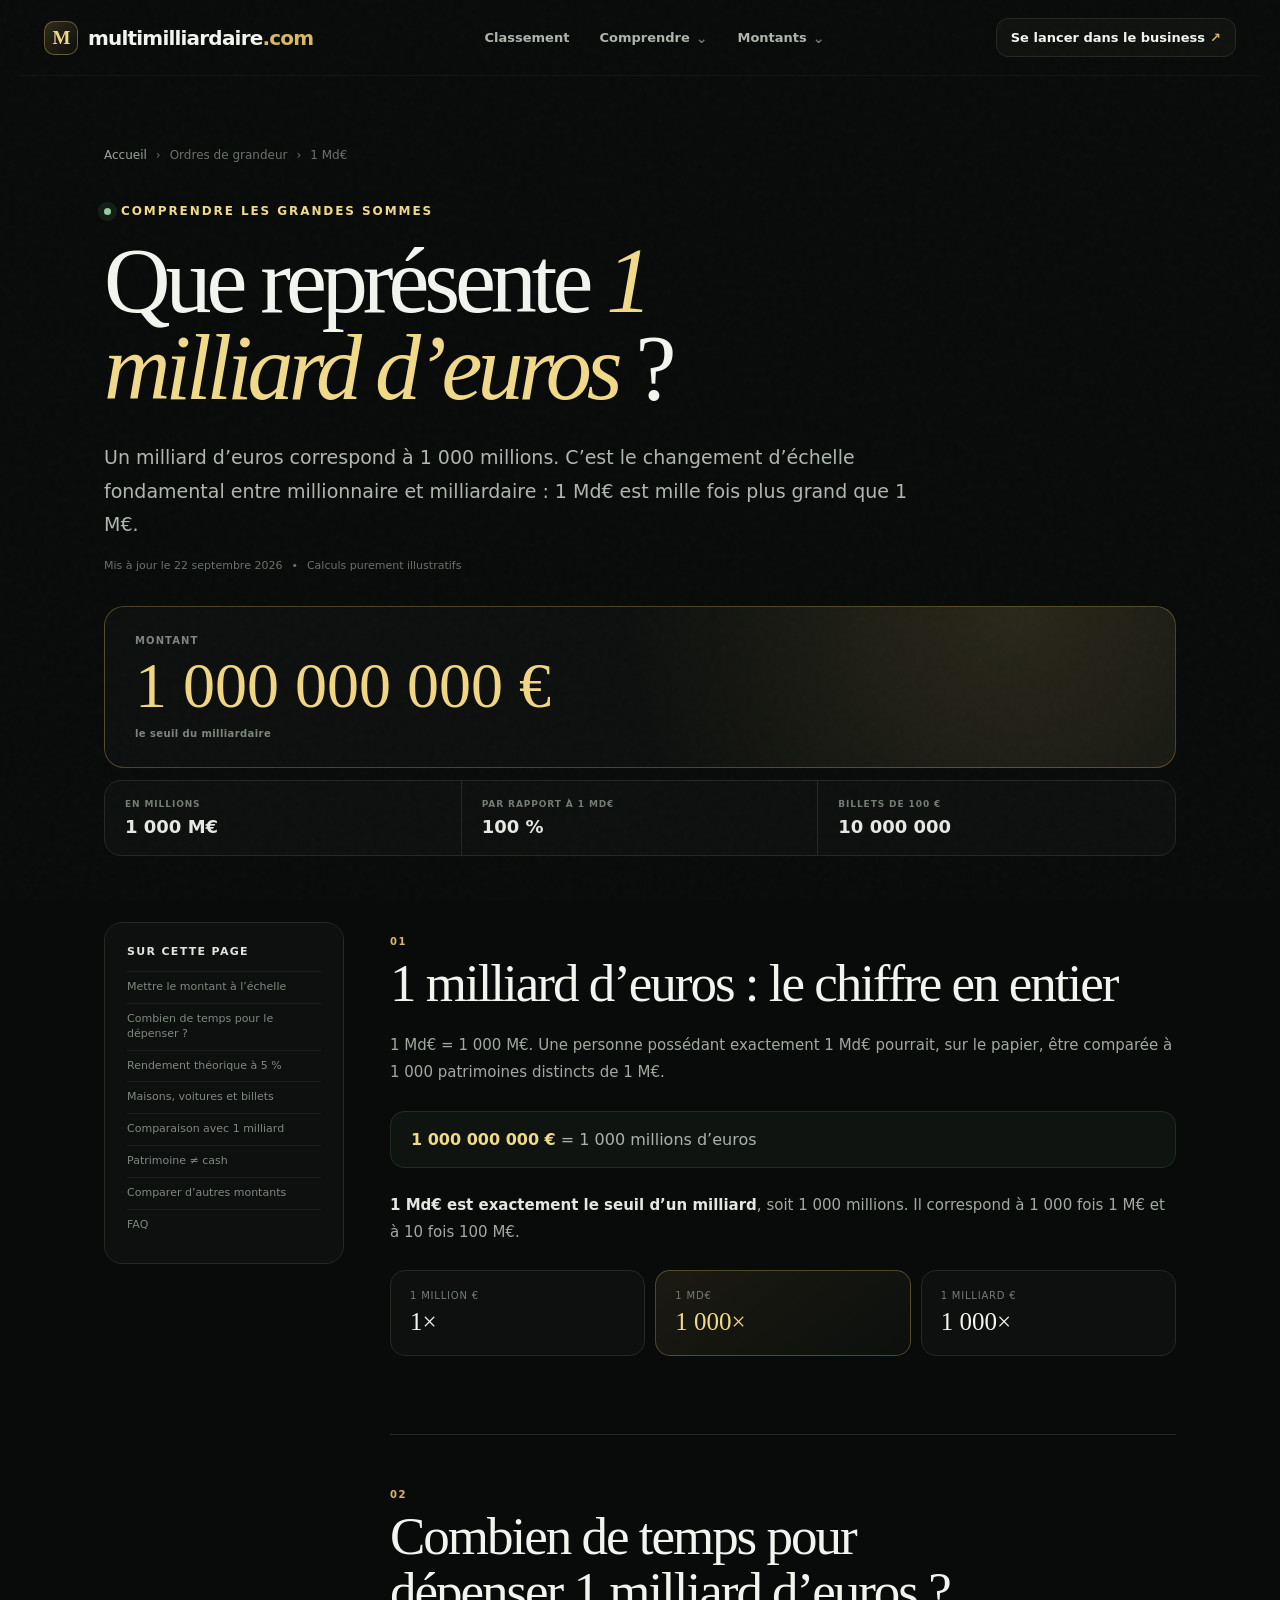
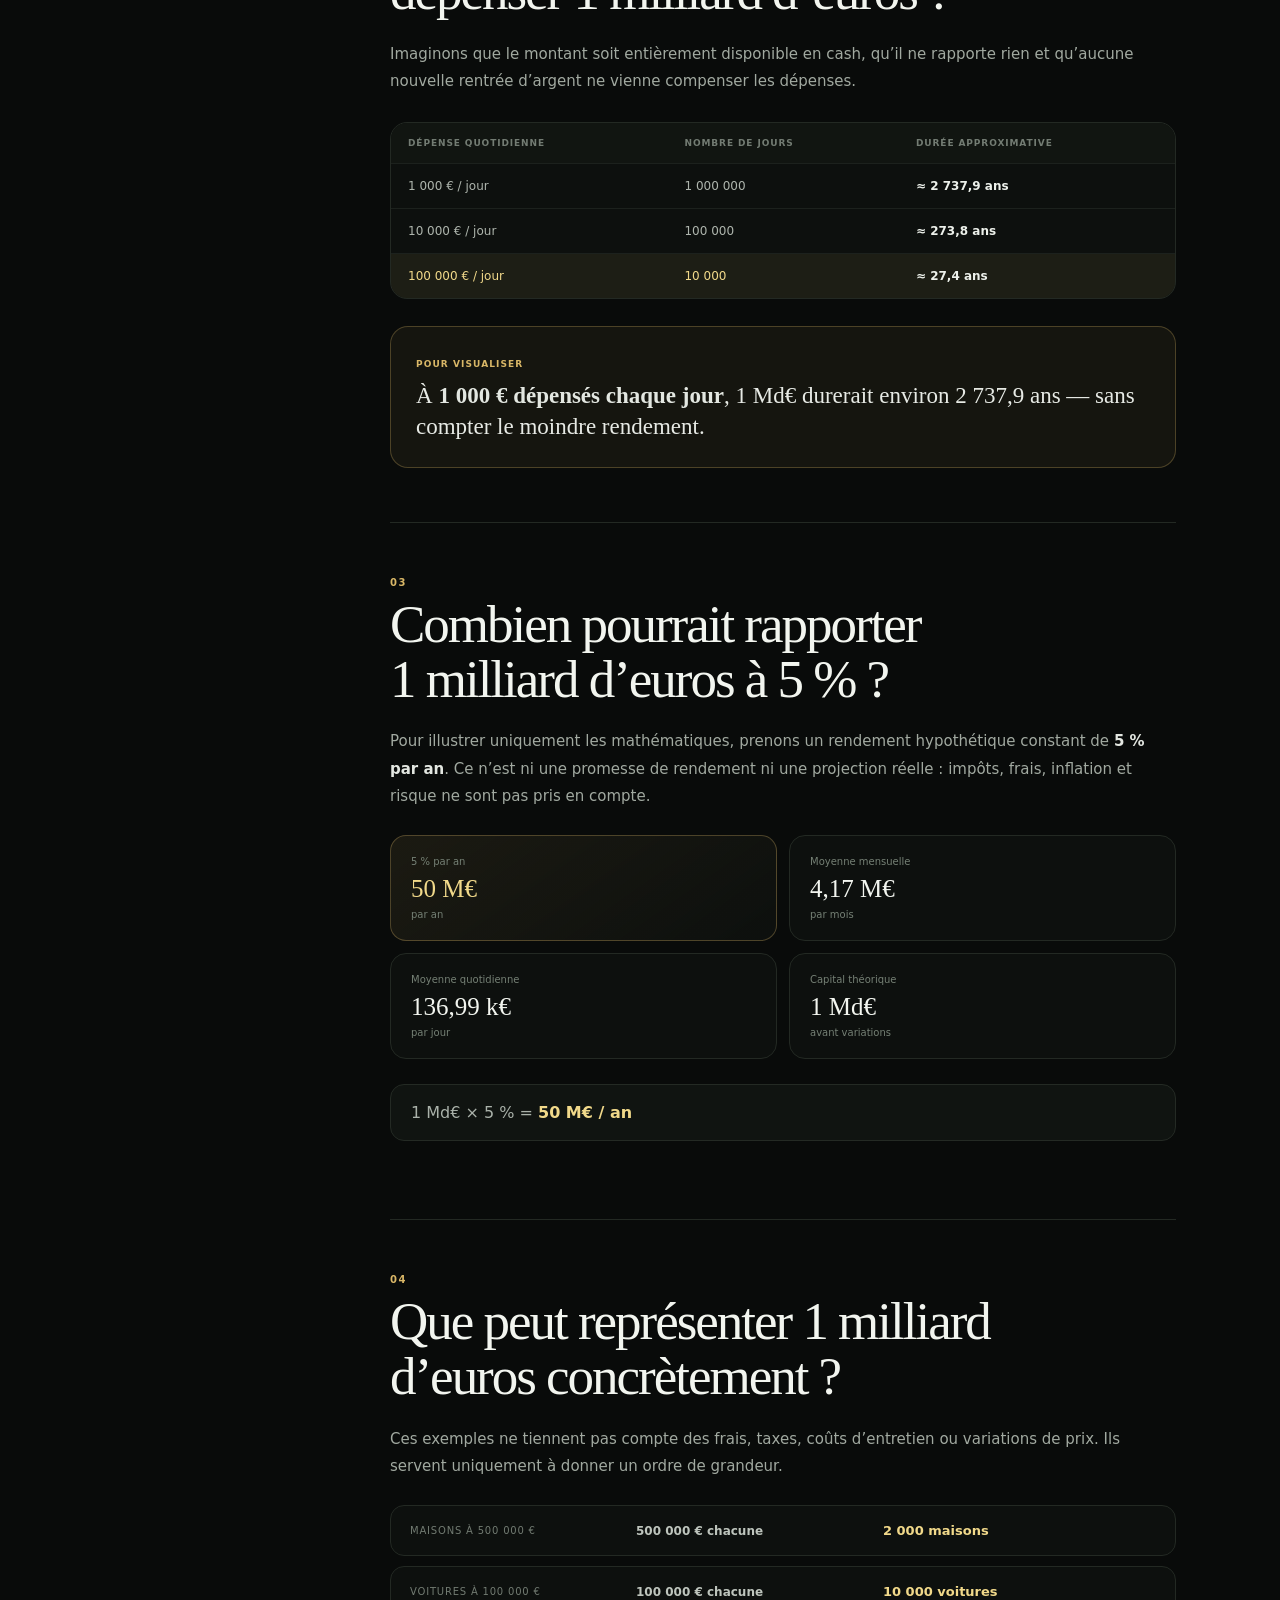
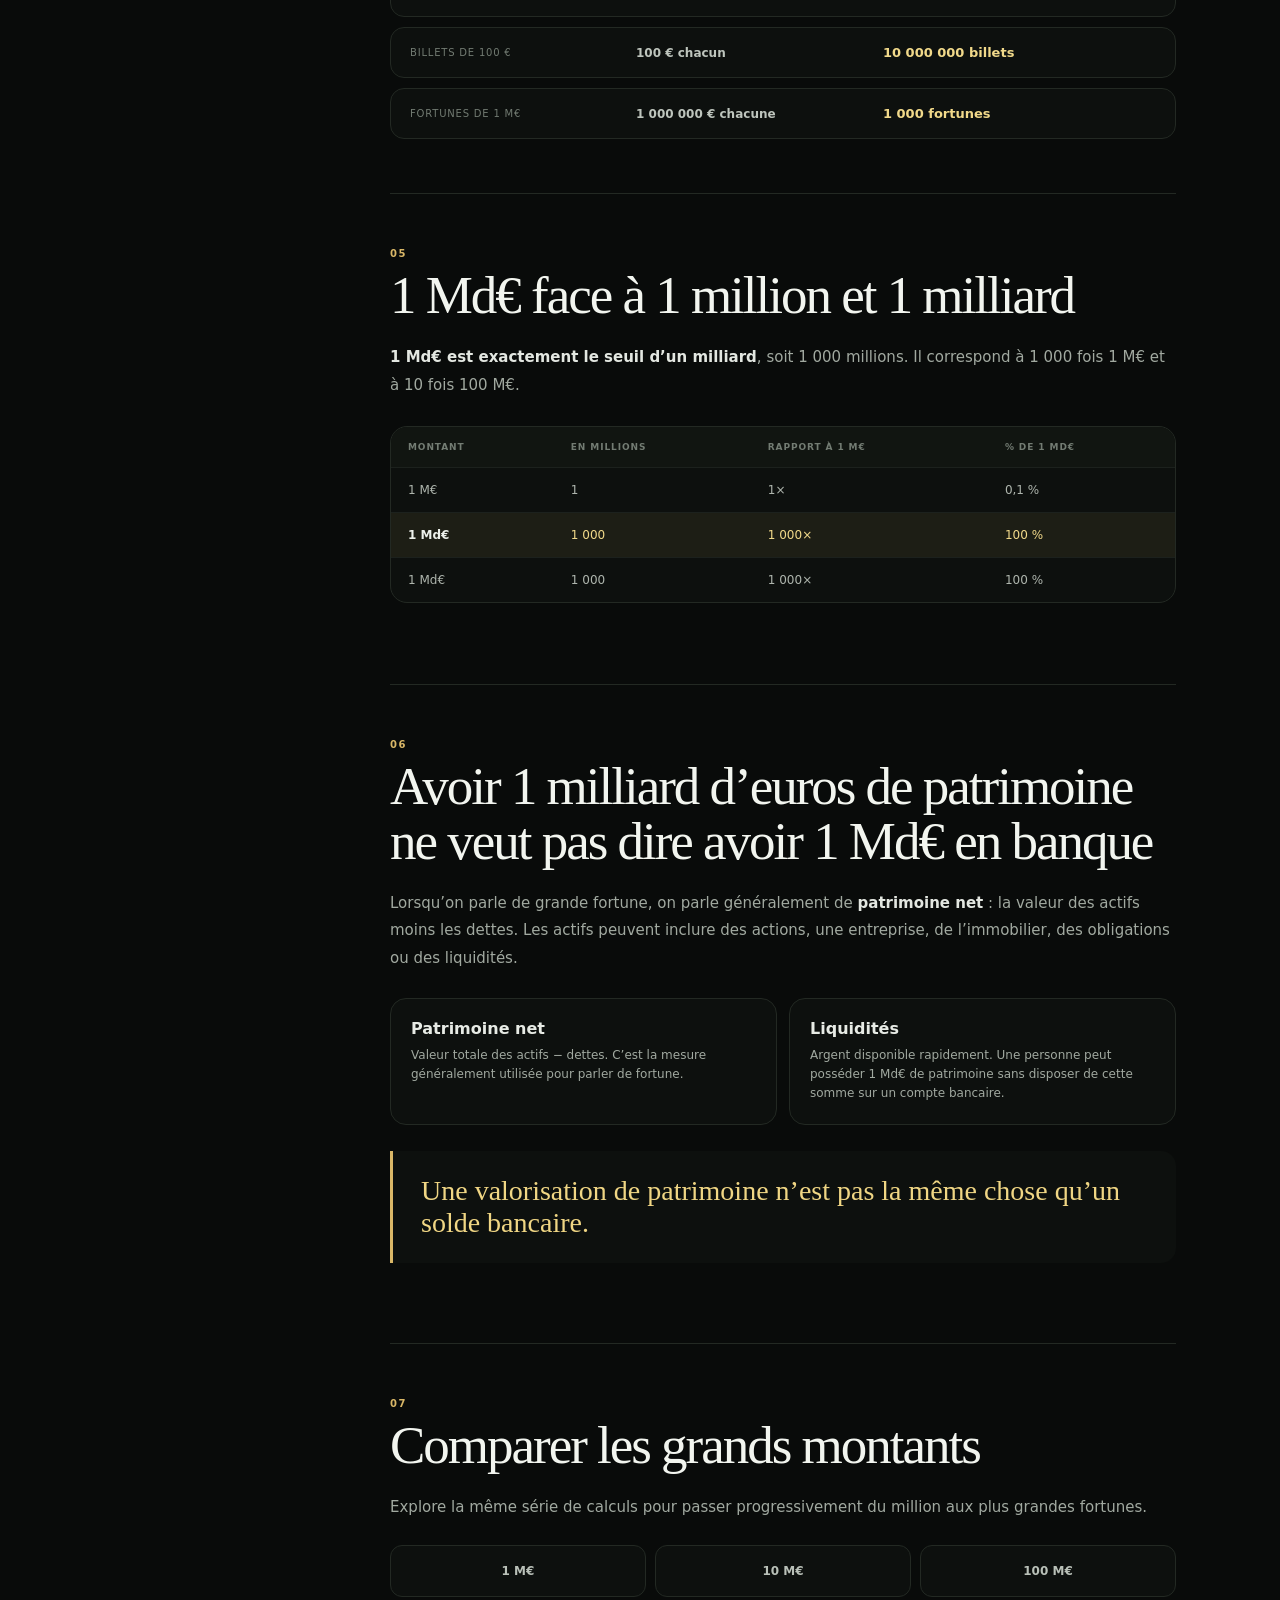
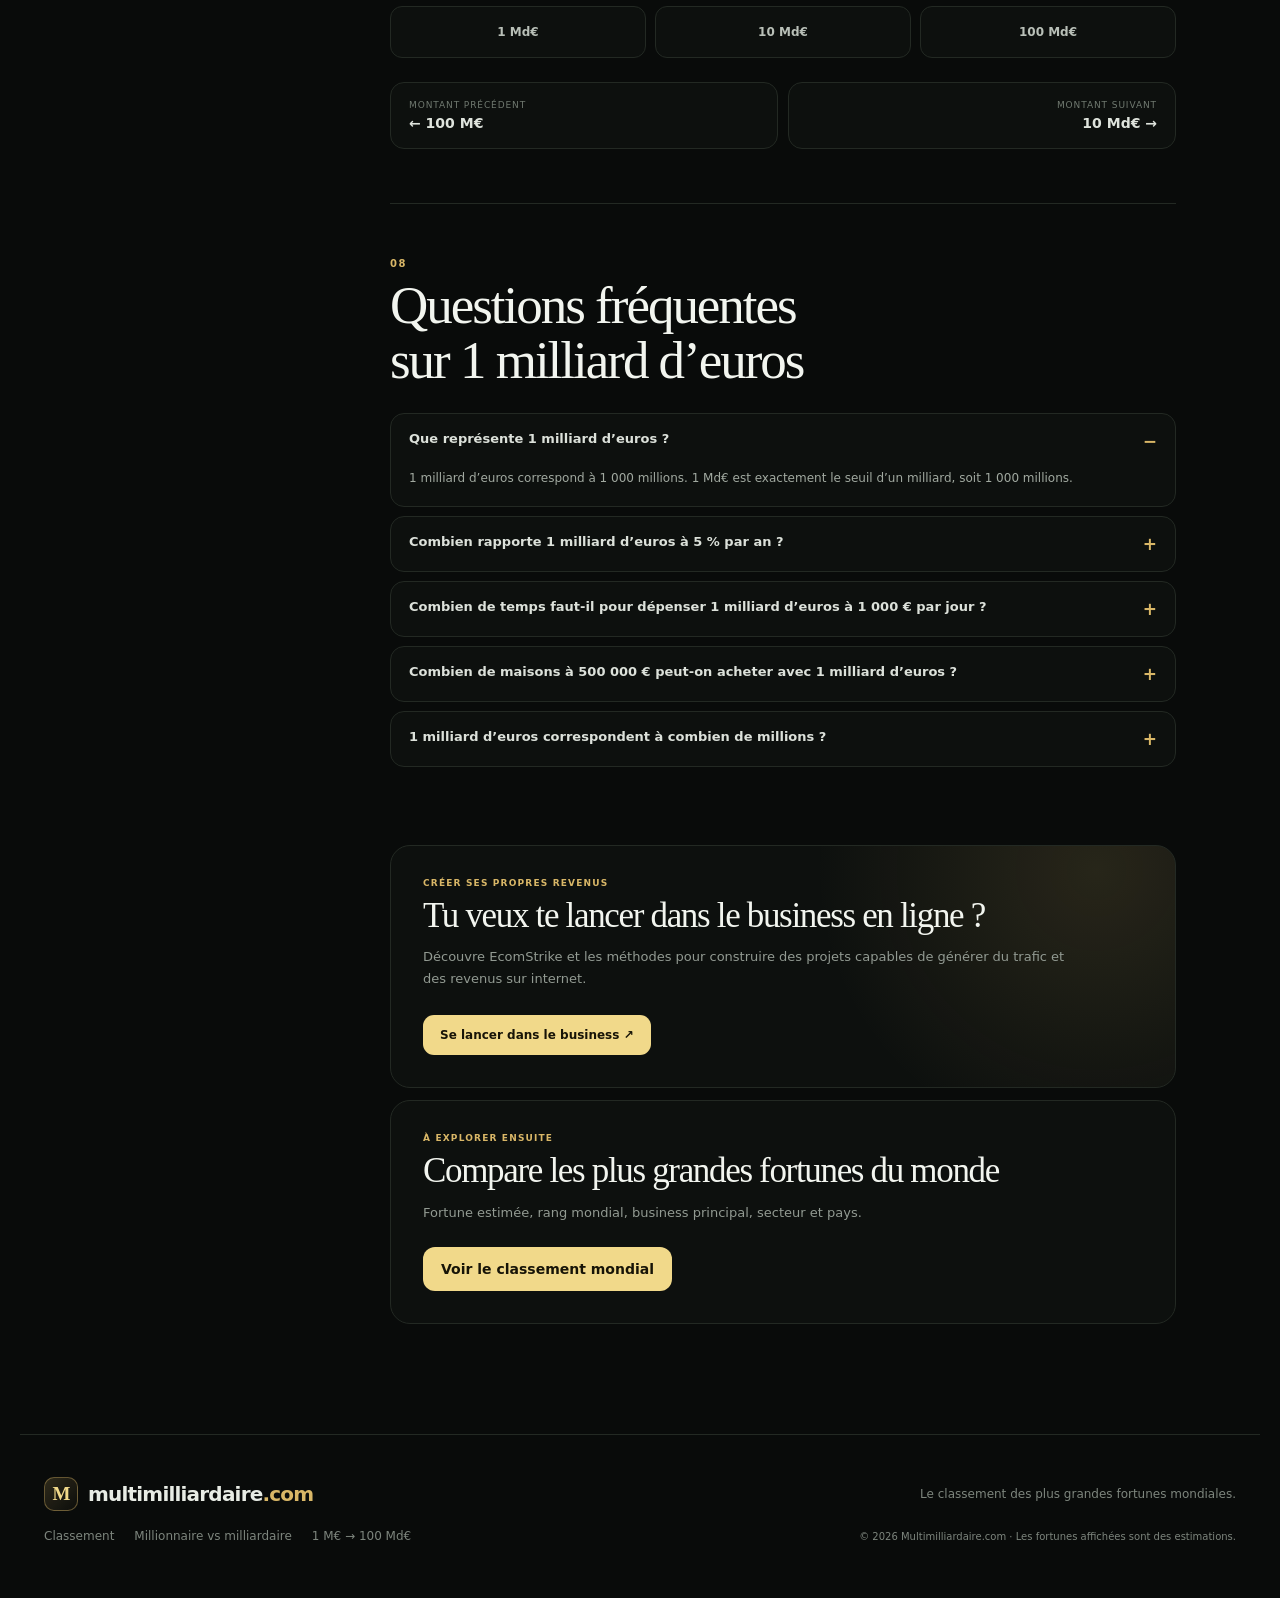
==== commit f63fc600: "Add files via upload" ====
--- a/1-milliard-euros/index.html
+++ b/1-milliard-euros/index.html
@@ -26,13 +26,81 @@
   <link rel="stylesheet" href="/style.css" />
   <link rel="stylesheet" href="/guide.css" />
   <script type="application/ld+json">{"@context":"https://schema.org","@graph":[{"@type":"Article","headline":"Que représente 1 milliard d’euros ?","description":"Que représente 1 milliard d’euros ? Comparaisons concrètes, rendement théorique à 5 %, dépenses, immobilier et équivalent en millions ou milliards.","datePublished":"2026-09-22","dateModified":"2026-09-22","inLanguage":"fr-FR","mainEntityOfPage":"https://multimilliardaire.com/1-milliard-euros/","publisher":{"@type":"Organization","name":"Multimilliardaire.com","url":"https://multimilliardaire.com/"},"image":"https://multimilliardaire.com/og-image.png"},{"@type":"BreadcrumbList","itemListElement":[{"@type":"ListItem","position":1,"name":"Accueil","item":"https://multimilliardaire.com/"},{"@type":"ListItem","position":2,"name":"1 milliard d’euros","item":"https://multimilliardaire.com/1-milliard-euros/"}]},{"@type":"FAQPage","mainEntity":[{"@type":"Question","name":"Que représente 1 milliard d’euros ?","acceptedAnswer":{"@type":"Answer","text":"1 milliard d’euros correspond à 1 000 millions. 1 Md€ est exactement le seuil d’un milliard, soit 1 000 millions."}},{"@type":"Question","name":"Combien rapporte 1 milliard d’euros à 5 % par an ?","acceptedAnswer":{"@type":"Answer","text":"À titre purement mathématique, 5 % de 1 milliard d’euros représente 50 M€ par an, soit environ 4,17 M€ par mois avant impôts, frais, inflation et variations de valeur."}},{"@type":"Question","name":"Combien de temps faut-il pour dépenser 1 milliard d’euros à 1 000 € par jour ?","acceptedAnswer":{"@type":"Answer","text":"Sans rendement et en dépensant exactement 1 000 € par jour, il faudrait 1 000 000 jours, soit environ 2 737,9 ans."}},{"@type":"Question","name":"Combien de maisons à 500 000 € peut-on acheter avec 1 milliard d’euros ?","acceptedAnswer":{"@type":"Answer","text":"Mathématiquement, 1 milliard d’euros équivaut au prix de 2 000 maisons à 500 000 €, sans tenir compte des frais, taxes ou autres coûts."}},{"@type":"Question","name":"1 milliard d’euros correspondent à combien de millions ?","acceptedAnswer":{"@type":"Answer","text":"1 milliard d’euros correspondent à 1 000 millions."}}]}]}</script>
+  <script src="/navigation.js" defer></script>
 </head>
 <body class="article-page amount-page">
   <div class="noise" aria-hidden="true"></div>
-  <header class="site-header">
-    <a class="brand" href="/" aria-label="Multimilliardaire.com — Accueil"><span class="brand-mark">M</span><span>multimilliardaire<span class="brand-dot">.com</span></span></a>
-    <nav class="desktop-nav" aria-label="Navigation principale"><a href="/#classement">Classement</a><a href="/difference-millionnaire-milliardaire/">Millionnaire vs milliardaire</a></nav>
-    <a class="header-cta" href="/#classement">Voir le classement <span>↗</span></a>
+  <header class="site-header" data-site-header>
+    <a class="brand" href="/" aria-label="Multimilliardaire.com — Accueil">
+      <span class="brand-mark">M</span>
+      <span>multimilliardaire<span class="brand-dot">.com</span></span>
+    </a>
+
+    <nav class="desktop-nav" aria-label="Navigation principale">
+      <a class="nav-link" href="/#classement">Classement</a>
+
+      <details class="nav-dropdown">
+        <summary class="nav-link">Comprendre <span class="nav-chevron" aria-hidden="true">⌄</span></summary>
+        <div class="nav-dropdown-menu nav-dropdown-menu-compact">
+          <span class="nav-menu-label">Comprendre la richesse</span>
+          <a href="/difference-millionnaire-milliardaire/">
+            <strong>Millionnaire vs milliardaire</strong>
+            <small>La différence expliquée simplement</small>
+          </a>
+          <a href="/#methodologie">
+            <strong>Méthodologie</strong>
+            <small>Comment lire les fortunes du classement</small>
+          </a>
+        </div>
+      </details>
+
+      <details class="nav-dropdown nav-dropdown-wide">
+        <summary class="nav-link">Montants <span class="nav-chevron" aria-hidden="true">⌄</span></summary>
+        <div class="nav-dropdown-menu amounts-menu">
+          <span class="nav-menu-label">Mettre les grandes sommes à l’échelle</span>
+          <div class="amounts-menu-grid">
+            <a href="/1-million-euros/"><span>1 M€</span><small>1 million d’euros</small></a>
+            <a href="/10-millions-euros/"><span>10 M€</span><small>10 millions d’euros</small></a>
+            <a href="/100-millions-euros/"><span>100 M€</span><small>100 millions d’euros</small></a>
+            <a href="/1-milliard-euros/"><span>1 Md€</span><small>1 milliard d’euros</small></a>
+            <a href="/10-milliards-euros/"><span>10 Md€</span><small>10 milliards d’euros</small></a>
+            <a href="/100-milliards-euros/"><span>100 Md€</span><small>100 milliards d’euros</small></a>
+          </div>
+        </div>
+      </details>
+    </nav>
+
+    <a class="header-cta" href="https://ecomstrike.com/" target="_blank" rel="noopener noreferrer">Se lancer dans le business <span>↗</span></a>
+
+    <button class="mobile-menu-toggle" type="button" aria-expanded="false" aria-controls="mobile-menu" aria-label="Ouvrir le menu">
+      <span></span><span></span>
+    </button>
+
+    <div class="mobile-menu" id="mobile-menu" aria-hidden="true">
+      <nav aria-label="Navigation mobile">
+        <a class="mobile-menu-primary" href="/#classement"><span>Classement</span><b>↗</b></a>
+
+        <div class="mobile-menu-section">
+          <span class="mobile-menu-label">Comprendre</span>
+          <a href="/difference-millionnaire-milliardaire/">Millionnaire vs milliardaire <b>↗</b></a>
+          <a href="/#methodologie">Méthodologie <b>↗</b></a>
+        </div>
+
+        <div class="mobile-menu-section">
+          <span class="mobile-menu-label">Montants</span>
+          <div class="mobile-amount-grid">
+            <a href="/1-million-euros/">1 M€</a>
+            <a href="/10-millions-euros/">10 M€</a>
+            <a href="/100-millions-euros/">100 M€</a>
+            <a href="/1-milliard-euros/">1 Md€</a>
+            <a href="/10-milliards-euros/">10 Md€</a>
+            <a href="/100-milliards-euros/">100 Md€</a>
+          </div>
+        </div>
+
+        <a class="mobile-business-cta" href="https://ecomstrike.com/" target="_blank" rel="noopener noreferrer">Se lancer dans le business <span>↗</span></a>
+      </nav>
+    </div>
   </header>
 
   <main class="guide-main">
--- a/style.css
+++ b/style.css
@@ -111,3 +111,75 @@
   .person-name{font-size:12.5px}
   .worth strong{font-size:16px}
 }
+
+/* Unified site navigation */
+.site-header{overflow:visible;gap:22px}
+.desktop-nav{align-items:center;justify-content:center;gap:6px;flex:1;color:var(--muted)}
+.nav-link{display:flex;align-items:center;gap:6px;min-height:42px;padding:0 12px;border-radius:10px;color:#aeb5ad;font-size:13px;font-weight:700;white-space:nowrap;transition:background .16s ease,color .16s ease}
+a.nav-link:hover,.nav-dropdown[open]>.nav-link,.nav-dropdown.contains-current>.nav-link{color:#fff;background:#111511}
+.nav-link.is-current{color:var(--gold-2);background:rgba(217,183,103,.08)}
+.nav-dropdown{position:relative}
+.nav-dropdown summary{list-style:none;cursor:pointer;user-select:none}
+.nav-dropdown summary::-webkit-details-marker{display:none}
+.nav-chevron{font-size:14px;color:#6f786f;transition:transform .16s ease}
+.nav-dropdown[open] .nav-chevron{transform:rotate(180deg)}
+.nav-dropdown-menu{position:absolute;top:calc(100% + 10px);left:0;z-index:40;width:330px;padding:10px;border:1px solid #293029;border-radius:16px;background:rgba(13,16,14,.98);box-shadow:0 24px 70px rgba(0,0,0,.45);backdrop-filter:blur(18px)}
+.nav-dropdown-wide .nav-dropdown-menu{left:50%;transform:translateX(-50%);width:470px}
+.nav-menu-label{display:block;padding:8px 9px 10px;color:#6f786f;font-size:9px;font-weight:900;letter-spacing:.13em;text-transform:uppercase}
+.nav-dropdown-menu>a{display:block;padding:12px;border-radius:11px;transition:background .16s ease}
+.nav-dropdown-menu>a:hover,.nav-dropdown-menu>a.is-current{background:#151a16}
+.nav-dropdown-menu strong{display:block;color:#e7ebe5;font-size:12px;line-height:1.3}
+.nav-dropdown-menu small{display:block;margin-top:4px;color:#788178;font-size:10px;line-height:1.45}
+.amounts-menu{padding:12px}
+.amounts-menu-grid{display:grid;grid-template-columns:repeat(2,minmax(0,1fr));gap:7px}
+.amounts-menu-grid a{display:flex;align-items:center;gap:11px;padding:11px;border:1px solid transparent;border-radius:11px;transition:.16s ease}
+.amounts-menu-grid a:hover,.amounts-menu-grid a.is-current{border-color:#252c26;background:#141915}
+.amounts-menu-grid span{display:grid;place-items:center;flex:0 0 62px;height:37px;border:1px solid #2a312b;border-radius:9px;background:#101411;color:var(--gold-2);font-family:Georgia,serif;font-size:14px}
+.amounts-menu-grid small{color:#929a92;font-size:10px;line-height:1.25}
+.header-cta{display:inline-flex;align-items:center;justify-content:center;white-space:nowrap;transition:border-color .16s ease,background .16s ease,color .16s ease}
+.header-cta:hover{border-color:rgba(217,183,103,.42);background:#131713;color:#fff}
+.mobile-menu-toggle,.mobile-menu{display:none}
+
+@media(max-width:1040px){
+  .site-header{gap:14px}
+  .desktop-nav{gap:2px}
+  .nav-link{padding:0 9px;font-size:12px}
+  .header-cta{font-size:12px;padding:10px 12px}
+}
+
+@media(max-width:900px){
+  body.mobile-nav-open{overflow:hidden}
+  .site-header{height:64px;padding:0 16px;position:relative;z-index:60}
+  .brand{font-size:16.5px;gap:9px;white-space:nowrap;min-width:0}
+  .brand-mark{width:31px;height:31px;flex:0 0 auto}
+  .desktop-nav,.header-cta{display:none!important}
+  .mobile-menu-toggle{display:grid;place-items:center;position:relative;width:40px;height:40px;margin-left:auto;padding:0;border:1px solid var(--line);border-radius:11px;background:#0f120f;color:#fff;cursor:pointer}
+  .mobile-menu-toggle span{position:absolute;width:16px;height:1.5px;border-radius:99px;background:#dce1da;transition:transform .2s ease,top .2s ease}
+  .mobile-menu-toggle span:first-child{top:15px}.mobile-menu-toggle span:last-child{top:22px}
+  .site-header.menu-open .mobile-menu-toggle span:first-child{top:19px;transform:rotate(45deg)}
+  .site-header.menu-open .mobile-menu-toggle span:last-child{top:19px;transform:rotate(-45deg)}
+  .mobile-menu{display:block;position:absolute;top:63px;left:0;right:0;max-height:calc(100vh - 64px);overflow:auto;padding:10px 16px 22px;border-top:1px solid var(--line);border-bottom:1px solid var(--line);background:rgba(9,11,10,.985);box-shadow:0 26px 70px rgba(0,0,0,.48);backdrop-filter:blur(22px);opacity:0;visibility:hidden;transform:translateY(-8px);pointer-events:none;transition:opacity .18s ease,transform .18s ease,visibility .18s ease}
+  .site-header.menu-open .mobile-menu{opacity:1;visibility:visible;transform:translateY(0);pointer-events:auto}
+  .mobile-menu nav{display:grid;gap:10px;max-width:560px;margin:0 auto}
+  .mobile-menu-primary,.mobile-menu-section{border:1px solid var(--line);border-radius:15px;background:#0d100e}
+  .mobile-menu-primary{display:flex;align-items:center;justify-content:space-between;padding:17px;color:#eef1ec;font-size:14px;font-weight:800}
+  .mobile-menu-primary b,.mobile-menu-section a b{color:var(--gold);font-size:11px}
+  .mobile-menu-section{padding:14px}
+  .mobile-menu-label{display:block;margin-bottom:8px;color:#6f786f;font-size:9px;font-weight:900;letter-spacing:.13em;text-transform:uppercase}
+  .mobile-menu-section>a{display:flex;align-items:center;justify-content:space-between;gap:16px;padding:11px 3px;border-top:1px solid #1b211c;color:#c7cdc6;font-size:12px;font-weight:700}
+  .mobile-menu-section>a:first-of-type{border-top:0}
+  .mobile-menu a.is-current{color:var(--gold-2)}
+  .mobile-amount-grid{display:grid;grid-template-columns:repeat(3,1fr);gap:7px}
+  .mobile-amount-grid a{display:grid;place-items:center;min-height:46px;padding:9px 6px;border:1px solid #222923;border-radius:10px;background:#111511;color:#cbd1ca;font-size:11px;font-weight:900}
+  .mobile-amount-grid a.is-current{border-color:rgba(217,183,103,.42);background:rgba(217,183,103,.08);color:var(--gold-2)}
+  .mobile-business-cta{display:flex;align-items:center;justify-content:center;min-height:50px;padding:13px 16px;border-radius:12px;background:var(--gold-2);color:#171407;font-size:12px;font-weight:900}
+  .mobile-business-cta span{margin-left:5px}
+}
+
+@media(max-width:390px){
+  .site-header{padding:0 13px}
+  .brand{font-size:15.5px}
+  .brand-mark{width:29px;height:29px}
+  .mobile-menu{padding-left:13px;padding-right:13px}
+  .mobile-amount-grid{grid-template-columns:repeat(2,1fr)}
+}
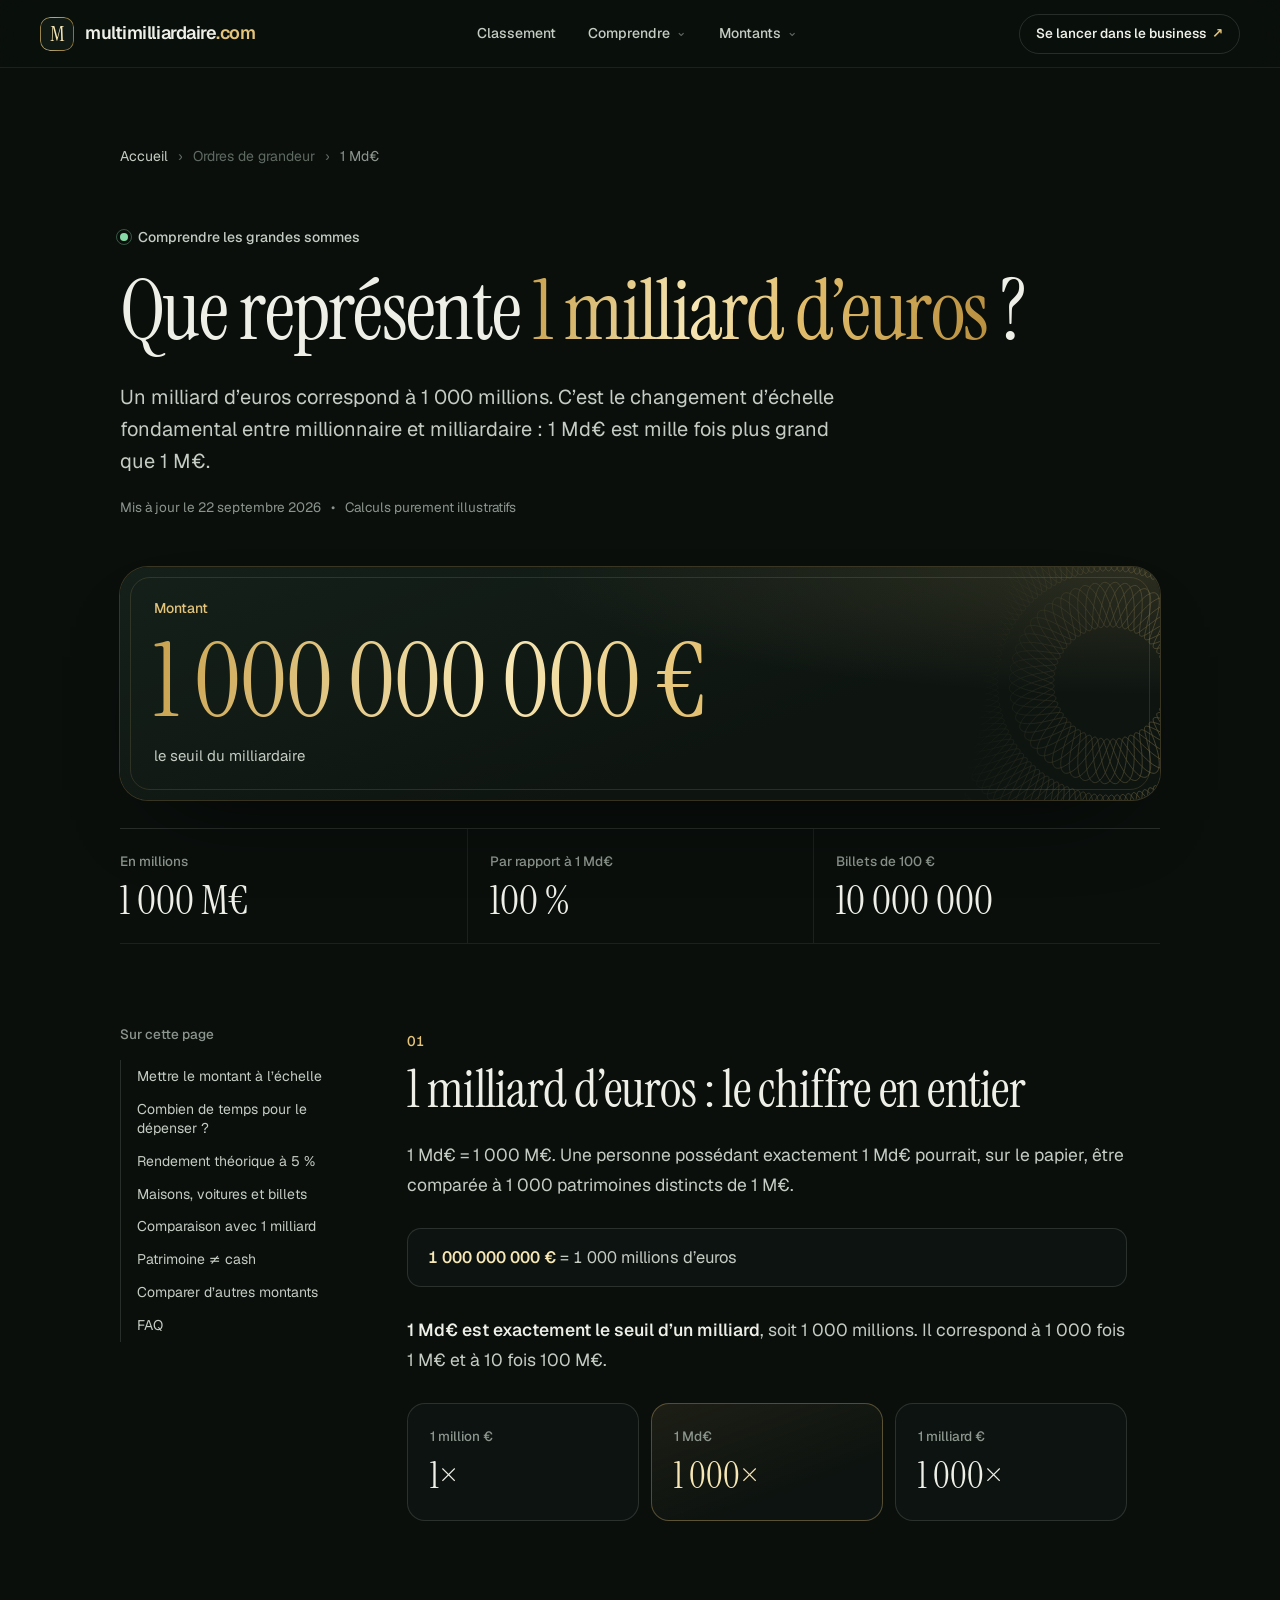
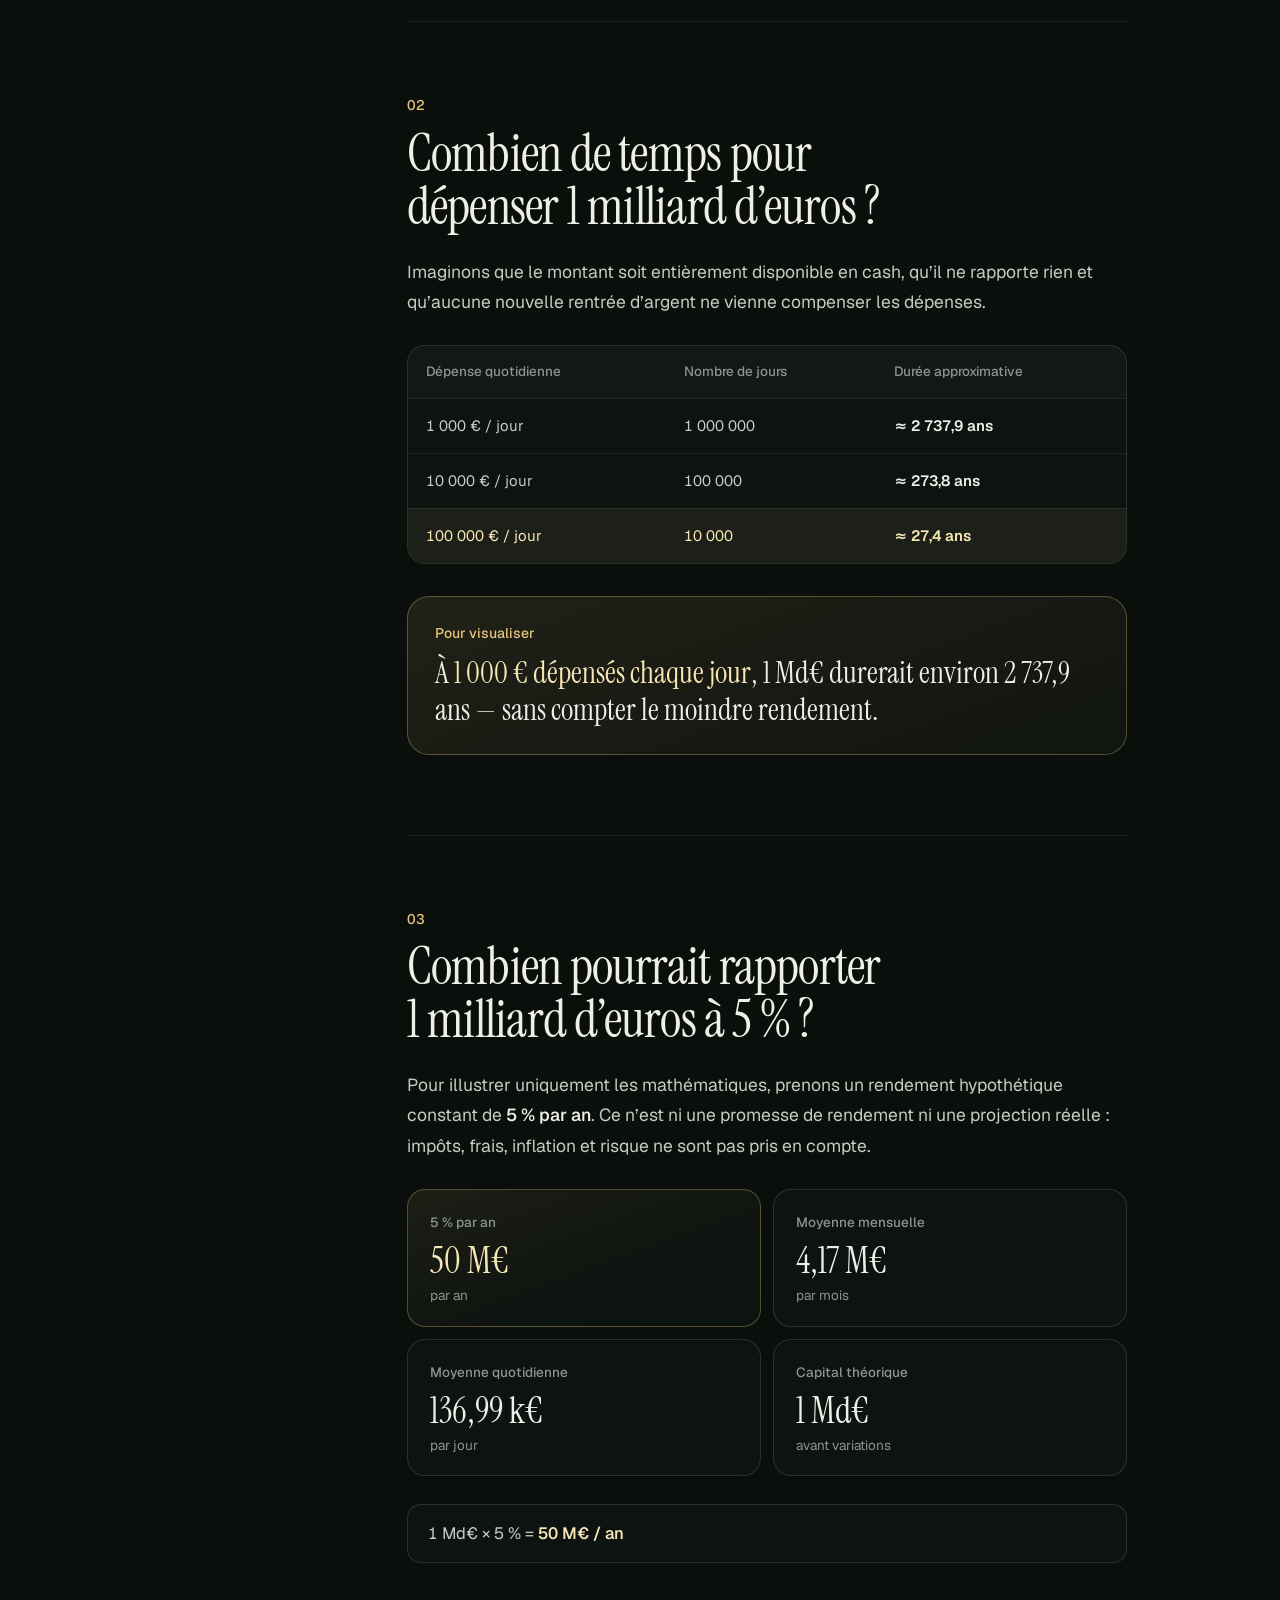
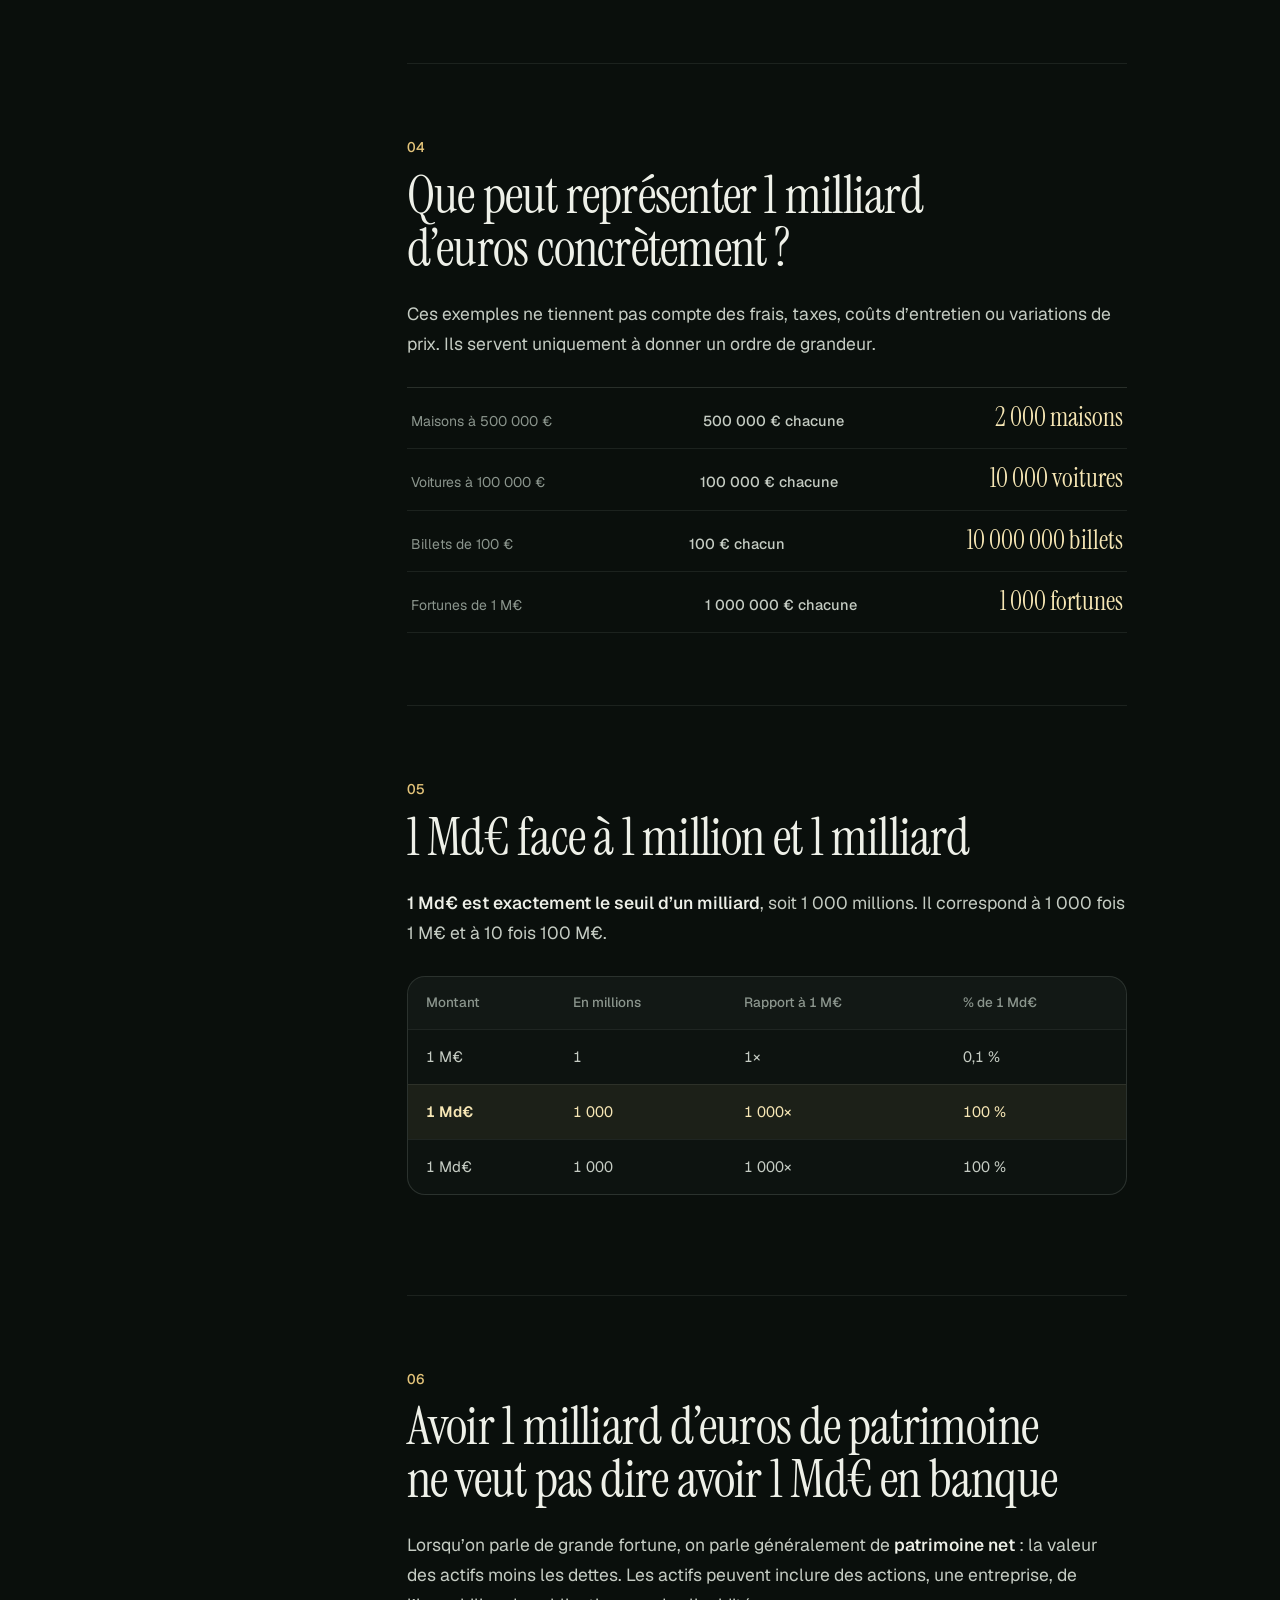
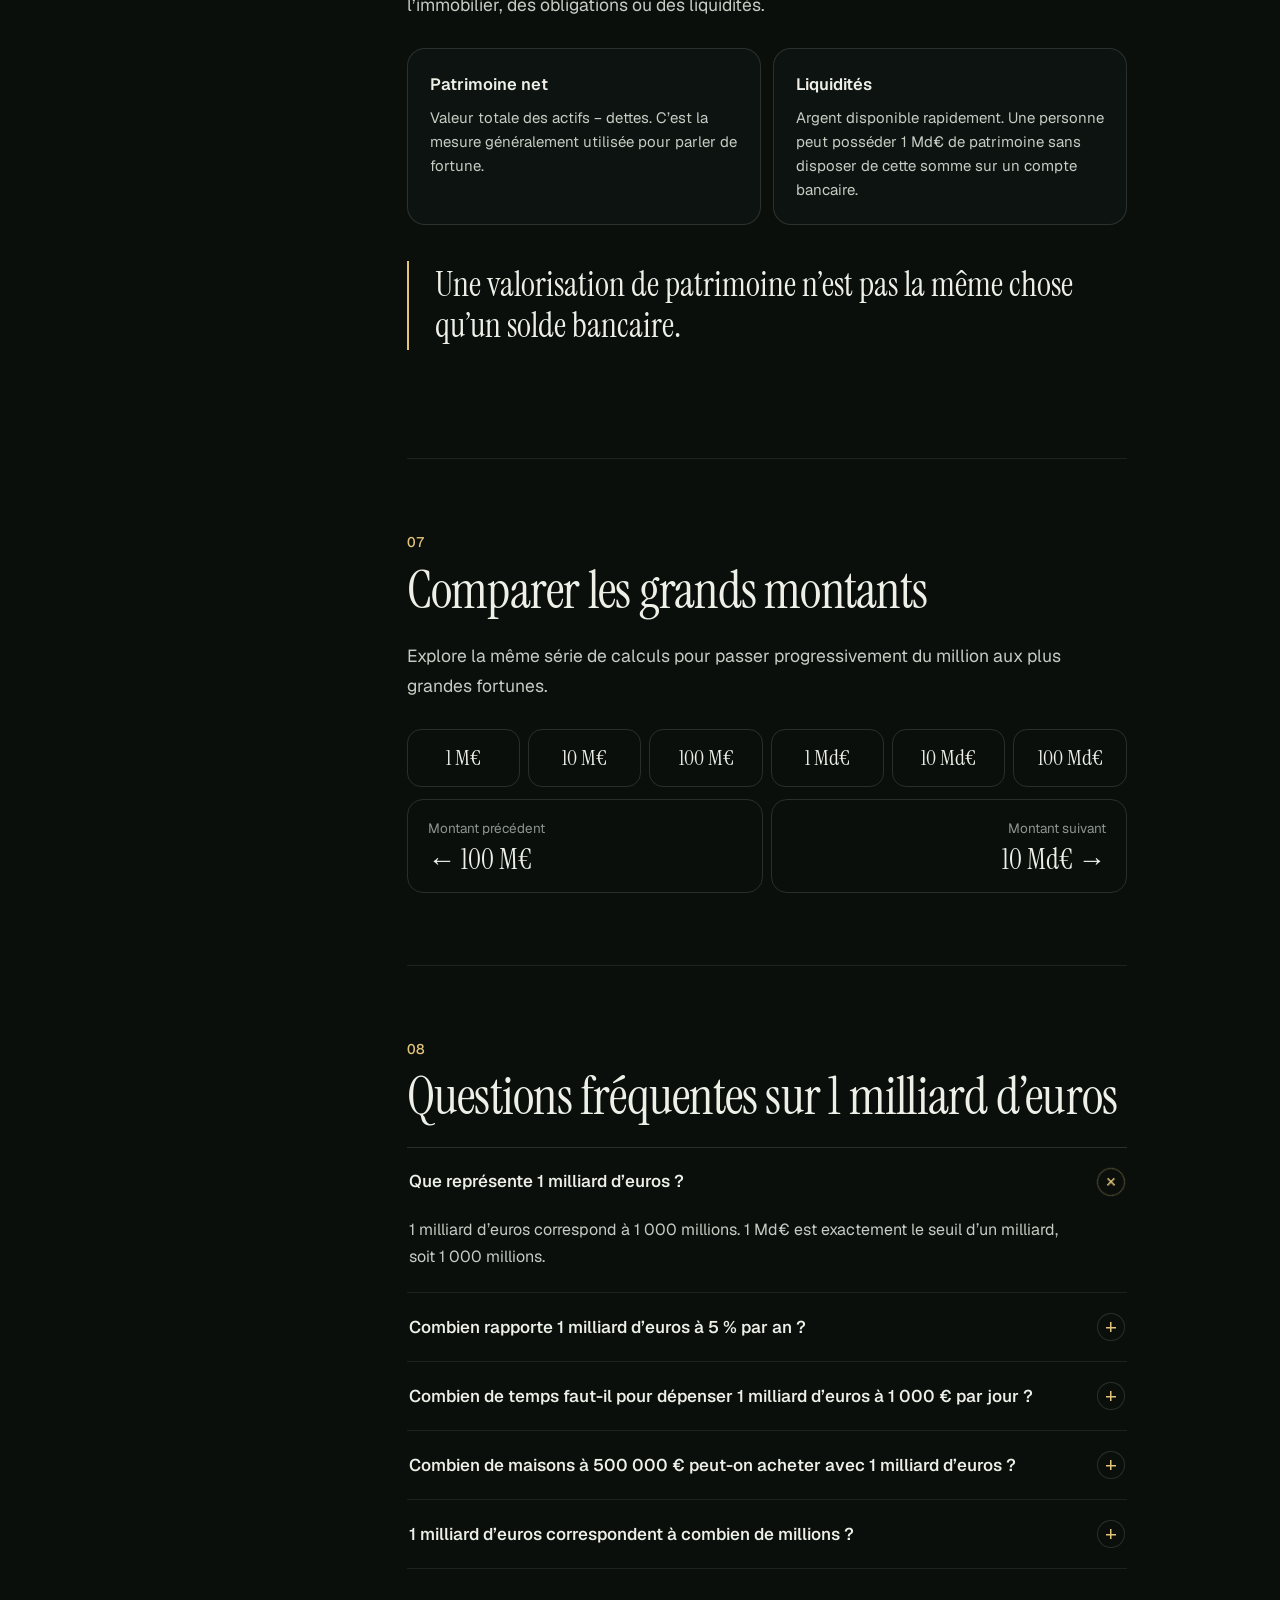
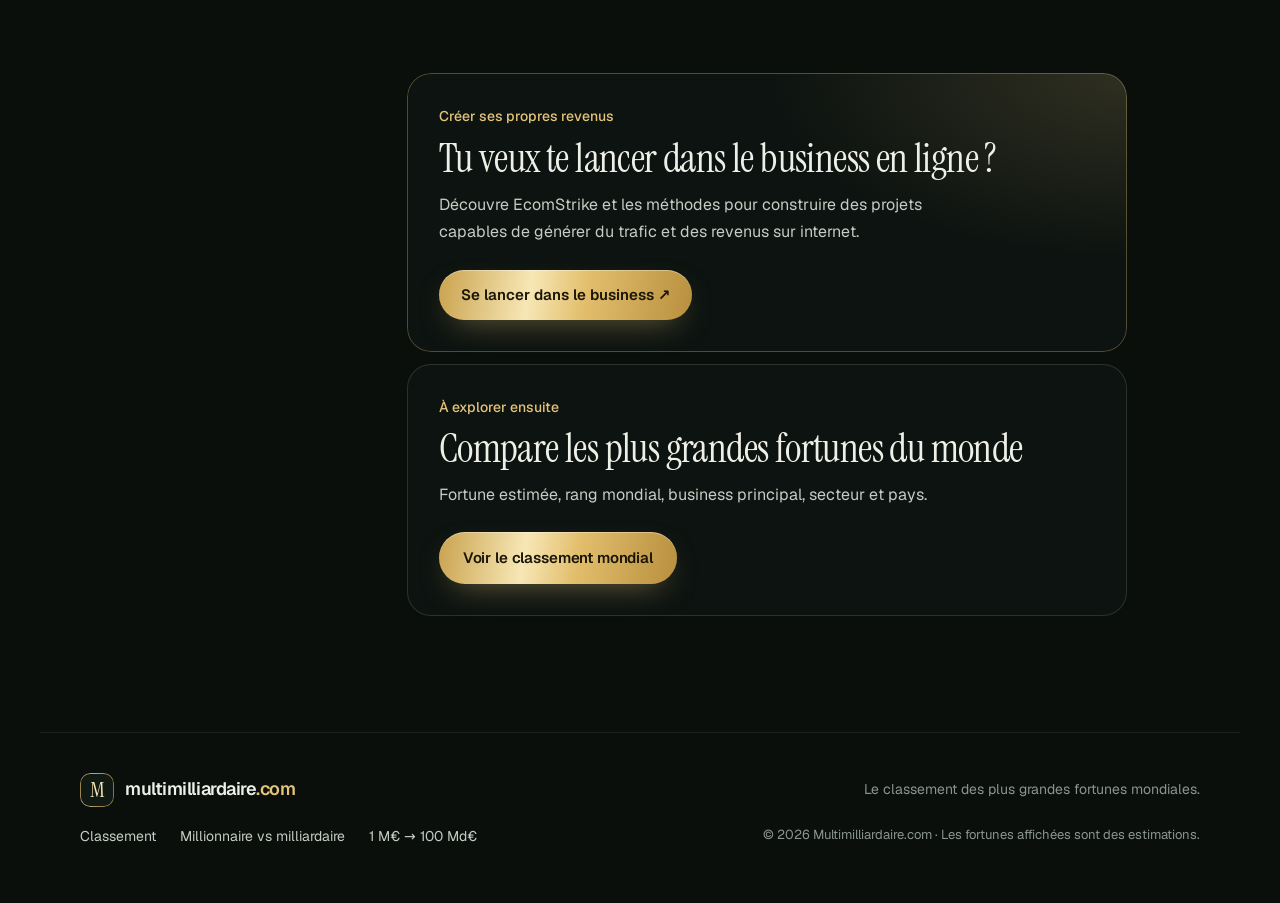
==== commit 85d6c9b6: "Add files via upload" ====
--- a/1-milliard-euros/index.html
+++ b/1-milliard-euros/index.html
@@ -23,10 +23,12 @@
   <meta name="twitter:image" content="https://multimilliardaire.com/og-image.png" />
   <link rel="icon" href="/favicon.svg" type="image/svg+xml" />
   <link rel="manifest" href="/site.webmanifest" />
-  <link rel="stylesheet" href="/style.css" />
-  <link rel="stylesheet" href="/guide.css" />
+  <link rel="preload" href="/fonts/instrument-serif-latin-400-normal.woff2" as="font" type="font/woff2" crossorigin />
+  <link rel="preload" href="/fonts/geist-latin-wght-normal.woff2" as="font" type="font/woff2" crossorigin />
+  <link rel="stylesheet" href="/style.css?v=2" />
+  <link rel="stylesheet" href="/guide.css?v=2" />
   <script type="application/ld+json">{"@context":"https://schema.org","@graph":[{"@type":"Article","headline":"Que représente 1 milliard d’euros ?","description":"Que représente 1 milliard d’euros ? Comparaisons concrètes, rendement théorique à 5 %, dépenses, immobilier et équivalent en millions ou milliards.","datePublished":"2026-09-22","dateModified":"2026-09-22","inLanguage":"fr-FR","mainEntityOfPage":"https://multimilliardaire.com/1-milliard-euros/","publisher":{"@type":"Organization","name":"Multimilliardaire.com","url":"https://multimilliardaire.com/"},"image":"https://multimilliardaire.com/og-image.png"},{"@type":"BreadcrumbList","itemListElement":[{"@type":"ListItem","position":1,"name":"Accueil","item":"https://multimilliardaire.com/"},{"@type":"ListItem","position":2,"name":"1 milliard d’euros","item":"https://multimilliardaire.com/1-milliard-euros/"}]},{"@type":"FAQPage","mainEntity":[{"@type":"Question","name":"Que représente 1 milliard d’euros ?","acceptedAnswer":{"@type":"Answer","text":"1 milliard d’euros correspond à 1 000 millions. 1 Md€ est exactement le seuil d’un milliard, soit 1 000 millions."}},{"@type":"Question","name":"Combien rapporte 1 milliard d’euros à 5 % par an ?","acceptedAnswer":{"@type":"Answer","text":"À titre purement mathématique, 5 % de 1 milliard d’euros représente 50 M€ par an, soit environ 4,17 M€ par mois avant impôts, frais, inflation et variations de valeur."}},{"@type":"Question","name":"Combien de temps faut-il pour dépenser 1 milliard d’euros à 1 000 € par jour ?","acceptedAnswer":{"@type":"Answer","text":"Sans rendement et en dépensant exactement 1 000 € par jour, il faudrait 1 000 000 jours, soit environ 2 737,9 ans."}},{"@type":"Question","name":"Combien de maisons à 500 000 € peut-on acheter avec 1 milliard d’euros ?","acceptedAnswer":{"@type":"Answer","text":"Mathématiquement, 1 milliard d’euros équivaut au prix de 2 000 maisons à 500 000 €, sans tenir compte des frais, taxes ou autres coûts."}},{"@type":"Question","name":"1 milliard d’euros correspondent à combien de millions ?","acceptedAnswer":{"@type":"Answer","text":"1 milliard d’euros correspondent à 1 000 millions."}}]}]}</script>
-  <script src="/navigation.js" defer></script>
+  <script src="/navigation.js?v=2" defer></script>
 </head>
 <body class="article-page amount-page">
   <div class="noise" aria-hidden="true"></div>
@@ -46,6 +48,10 @@
           <a href="/difference-millionnaire-milliardaire/">
             <strong>Millionnaire vs milliardaire</strong>
             <small>La différence expliquée simplement</small>
+          </a>
+          <a href="/combien-de-milliardaires-en-france/">
+            <strong>Milliardaires en France</strong>
+            <small>Grandes fortunes françaises</small>
           </a>
           <a href="/#methodologie">
             <strong>Méthodologie</strong>
@@ -83,6 +89,7 @@
         <div class="mobile-menu-section">
           <span class="mobile-menu-label">Comprendre</span>
           <a href="/difference-millionnaire-milliardaire/">Millionnaire vs milliardaire <b>↗</b></a>
+          <a href="/combien-de-milliardaires-en-france/">Milliardaires en France <b>↗</b></a>
           <a href="/#methodologie">Méthodologie <b>↗</b></a>
         </div>
 
--- a/style.css
+++ b/style.css
@@ -1,185 +1,1136 @@
-:root{
-  --bg:#090b0a;--panel:#101311;--panel-2:#151916;--text:#f2f5ef;--muted:#9ba39b;--line:#232923;
-  --gold:#d9b767;--gold-2:#f1d98a;--green:#8ed09d;--red:#ef8e82;--max:1240px;
-}
-*{box-sizing:border-box}html{scroll-behavior:smooth}body{margin:0;background:var(--bg);color:var(--text);font-family:Inter,ui-sans-serif,system-ui,-apple-system,BlinkMacSystemFont,"Segoe UI",sans-serif;-webkit-font-smoothing:antialiased;overflow-x:hidden}
-a{color:inherit;text-decoration:none}button,input,select{font:inherit}.sr-only{position:absolute;width:1px;height:1px;padding:0;margin:-1px;overflow:hidden;clip:rect(0,0,0,0);white-space:nowrap;border:0}.noise{position:fixed;inset:0;pointer-events:none;opacity:.025;z-index:50;background-image:url("data:image/svg+xml,%3Csvg viewBox='0 0 160 160' xmlns='http://www.w3.org/2000/svg'%3E%3Cfilter id='n'%3E%3CfeTurbulence type='fractalNoise' baseFrequency='.9' numOctaves='4' stitchTiles='stitch'/%3E%3C/filter%3E%3Crect width='100%25' height='100%25' filter='url(%23n)' opacity='.8'/%3E%3C/svg%3E")}.site-header{height:76px;display:flex;align-items:center;justify-content:space-between;max-width:var(--max);margin:auto;padding:0 24px;position:relative;z-index:10;border-bottom:1px solid rgba(255,255,255,.04)}.brand{display:flex;align-items:center;gap:10px;font-weight:800;letter-spacing:-.04em;font-size:20px}.brand-mark{display:grid;place-items:center;width:34px;height:34px;border:1px solid rgba(217,183,103,.4);border-radius:10px;background:linear-gradient(135deg,rgba(217,183,103,.18),rgba(217,183,103,.02));color:var(--gold-2);font-family:Georgia,serif;font-size:19px}.brand-dot{color:var(--gold)}.desktop-nav{display:flex;gap:30px;color:var(--muted);font-size:14px}.desktop-nav a:hover{color:#fff}.header-cta{font-size:13px;font-weight:700;padding:11px 14px;border:1px solid var(--line);border-radius:12px;background:#0f120f}.header-cta span{color:var(--gold);margin-left:5px}.hero{min-height:720px;max-width:var(--max);margin:auto;padding:96px 24px 80px;position:relative}.hero:before{content:"";position:absolute;width:600px;height:600px;right:-160px;top:-90px;background:radial-gradient(circle,rgba(217,183,103,.12),transparent 67%);filter:blur(12px);pointer-events:none}.hero-kicker,.eyebrow{font-size:12px;font-weight:800;letter-spacing:.16em;text-transform:uppercase;color:var(--gold-2)}.hero-kicker{display:flex;align-items:center;gap:10px}.pulse{width:7px;height:7px;border-radius:50%;background:var(--green);box-shadow:0 0 0 6px rgba(142,208,157,.09)}.hero h1{font-family:Georgia,"Times New Roman",serif;font-weight:500;letter-spacing:-.065em;line-height:.89;font-size:clamp(62px,8.2vw,118px);margin:30px 0 28px;max-width:900px}.hero h1 span{color:var(--gold-2);font-style:italic}.hero-copy{font-size:18px;line-height:1.7;color:#b6bdb5;max-width:630px}.hero-actions{display:flex;gap:12px;margin-top:32px}.button{display:inline-flex;align-items:center;justify-content:center;padding:14px 18px;border-radius:12px;font-weight:800;font-size:14px}.button.primary{background:var(--gold-2);color:#171407}.button.primary:hover{background:#ffe7a0}.button.ghost{border:1px solid var(--line);background:rgba(255,255,255,.02);color:#d5d9d3}.definition{margin-top:28px;color:#7f887f;font-size:12px;max-width:620px;line-height:1.6}.definition strong{color:#b9c1b8}.hero-orbit{position:absolute;right:20px;top:180px;width:420px;height:430px;pointer-events:none;opacity:.92}.orbit-line{position:absolute;border:1px solid rgba(217,183,103,.12);border-radius:50%;inset:20px}.orbit-2{inset:88px;border-style:dashed;transform:rotate(30deg)}.money-card{position:absolute;width:220px;padding:18px;border-radius:16px;border:1px solid rgba(255,255,255,.08);background:rgba(16,19,17,.82);backdrop-filter:blur(12px);box-shadow:0 18px 80px rgba(0,0,0,.2)}.money-card small{display:block;font-size:9px;letter-spacing:.15em;color:#7f887f;margin-bottom:9px}.money-card strong{display:block;font-size:16px;letter-spacing:-.02em}.money-card span{display:block;margin-top:6px;font-size:12px;color:var(--gold-2)}.mc-1{right:0;top:20px}.mc-2{left:12px;top:185px}.mc-3{right:10px;bottom:10px}.stats-wrap{border-top:1px solid var(--line);border-bottom:1px solid var(--line);background:#0c0f0d}.stats-grid{max-width:var(--max);margin:auto;display:grid;grid-template-columns:repeat(4,1fr)}.stats-grid article{padding:28px 24px;border-right:1px solid var(--line)}.stats-grid article:last-child{border-right:0}.stats-grid span,.stats-grid small{display:block;color:#7f887f;font-size:11px}.stats-grid strong{display:block;font-family:Georgia,serif;font-weight:500;font-size:32px;margin:7px 0 3px;color:#f5f2e7}.ranking{max-width:var(--max);margin:auto;padding:96px 24px}.section-heading{display:flex;justify-content:space-between;align-items:end;gap:40px;margin-bottom:34px}.section-heading h2,.method h2,.seo-copy h2{font-family:Georgia,serif;font-size:clamp(36px,4vw,55px);letter-spacing:-.045em;line-height:1.02;margin:10px 0 0;font-weight:500}.section-heading p{max-width:430px;color:var(--muted);line-height:1.6;font-size:14px}.toolbar{display:grid;grid-template-columns:2.1fr repeat(3,1fr);gap:10px;padding:12px;border:1px solid var(--line);border-radius:17px;background:#0d100e;position:sticky;top:10px;z-index:7;box-shadow:0 10px 50px rgba(0,0,0,.26)}.search-field{position:relative}.search-field svg{position:absolute;left:14px;top:50%;transform:translateY(-50%);width:17px;fill:none;stroke:#838b83;stroke-width:1.8}.toolbar input,.toolbar select{width:100%;height:48px;border:1px solid var(--line);background:#121512;color:#e9ede7;border-radius:11px;outline:none;padding:0 14px}.toolbar input{padding-left:42px}.toolbar input:focus,.toolbar select:focus{border-color:rgba(217,183,103,.55);box-shadow:0 0 0 3px rgba(217,183,103,.06)}.ranking-meta{display:flex;justify-content:space-between;align-items:center;margin:18px 3px 12px;color:#7e867e;font-size:12px}.status{display:flex;gap:8px;align-items:center}.status i{width:6px;height:6px;border-radius:50%;background:#919991}.status.ok i{background:var(--green);box-shadow:0 0 0 4px rgba(142,208,157,.08)}.status.warn i{background:var(--gold)}.table-shell{border:1px solid var(--line);border-radius:18px;overflow:hidden;background:#0d100e}.table-head,.rank-row{display:grid;grid-template-columns:74px minmax(210px,1.3fr) 150px minmax(200px,1.15fr) 150px 110px;align-items:center}.table-head{height:46px;padding:0 16px;background:#121512;border-bottom:1px solid var(--line);color:#727b72;font-size:10px;font-weight:800;text-transform:uppercase;letter-spacing:.1em}.rank-row{min-height:82px;padding:10px 16px;border-bottom:1px solid #1b201c;transition:background .16s ease}.rank-row:last-child{border-bottom:0}.rank-row:hover{background:#111511}.rank-num{font-family:Georgia,serif;font-size:18px;color:#6f786f}.person{display:flex;align-items:center;gap:13px;min-width:0}.avatar{width:42px;height:42px;border-radius:13px;background:linear-gradient(135deg,#1b211c,#111411);display:grid;place-items:center;border:1px solid #2a302b;color:var(--gold-2);font-size:12px;font-weight:900;flex:0 0 auto}.person-text{min-width:0}.person-name{font-weight:800;font-size:14px;white-space:nowrap;overflow:hidden;text-overflow:ellipsis}.person-sub{font-size:11px;color:#707970;margin-top:5px}.worth strong{font-family:Georgia,serif;font-size:19px;font-weight:500}.worth small{display:block;color:#707970;font-size:10px;margin-top:5px}.business{font-size:13px;line-height:1.4;color:#c3c9c1}.country{font-size:12px;color:#aeb5ad;display:flex;gap:8px;align-items:center}.flag{font-size:16px}.change{font-size:11px;font-weight:800}.change.up{color:var(--green)}.change.down{color:var(--red)}.change.flat{color:#777f77}.loading-row{min-height:220px;display:flex;align-items:center;justify-content:center;gap:12px;color:#858d85;font-size:13px}.spinner{width:18px;height:18px;border-radius:50%;border:2px solid #303730;border-top-color:var(--gold);animation:spin .8s linear infinite}@keyframes spin{to{transform:rotate(360deg)}}.empty{padding:70px 20px;text-align:center;color:#848d84}.pagination{display:flex;gap:7px;justify-content:center;flex-wrap:wrap;margin-top:24px}.pagination button{min-width:38px;height:38px;border:1px solid var(--line);border-radius:10px;background:#0f120f;color:#aab2aa;cursor:pointer}.pagination button:hover,.pagination button.active{border-color:rgba(217,183,103,.5);color:#171407;background:var(--gold-2)}.pagination button:disabled{opacity:.35;cursor:not-allowed}.method{max-width:var(--max);margin:0 auto;padding:30px 24px 96px;display:grid;grid-template-columns:1.55fr .7fr;gap:18px}.method-card,.source-card{border:1px solid var(--line);border-radius:22px;padding:38px;background:#0d100e}.method-card>p{color:#9ca49b;line-height:1.7;max-width:760px}.method-points{display:grid;grid-template-columns:repeat(3,1fr);gap:12px;margin-top:32px}.method-points div{padding:18px;border:1px solid #202620;border-radius:15px;background:#111511}.method-points b{color:var(--gold);font-family:Georgia,serif;font-size:20px}.method-points span{display:block;margin-top:18px;color:#8f988f;font-size:12px;line-height:1.55}.method-points strong{color:#e3e7e1}.source-card{background:linear-gradient(160deg,rgba(217,183,103,.12),#0d100e 42%)}.source-card>span{font-size:11px;text-transform:uppercase;letter-spacing:.13em;color:var(--gold)}.source-card h3{font-family:Georgia,serif;font-weight:500;font-size:30px;letter-spacing:-.03em;margin:15px 0}.source-card p{font-size:13px;color:#9ca49b;line-height:1.65}.source-card a{display:inline-block;margin:10px 0 26px;color:var(--gold-2);font-size:13px;font-weight:800}.source-card small{display:block;padding-top:18px;border-top:1px solid rgba(255,255,255,.08);color:#707970;line-height:1.5}.seo-copy{max-width:850px;margin:0 auto;padding:0 24px 100px}.seo-copy h2{font-size:40px}.seo-copy p{color:#929b92;line-height:1.8;font-size:14px}footer{border-top:1px solid var(--line);max-width:var(--max);margin:auto;padding:40px 24px 55px;display:grid;grid-template-columns:1fr 1fr;gap:16px;align-items:center;color:#7d857d;font-size:12px}.footer-brand{color:#e8ece5}footer p{text-align:right}footer>div{display:flex;gap:20px}footer>small{text-align:right}footer a:hover{color:#fff}
-@media(max-width:1000px){.hero-orbit{opacity:.22;right:-100px}.toolbar{grid-template-columns:1fr 1fr}.search-field{grid-column:1/-1}.table-head,.rank-row{grid-template-columns:58px minmax(180px,1.25fr) 130px minmax(180px,1fr) 120px}.table-head span:last-child,.rank-row>.change{display:none}.method{grid-template-columns:1fr}.stats-grid{grid-template-columns:repeat(2,1fr)}.stats-grid article:nth-child(2){border-right:0}.stats-grid article:nth-child(-n+2){border-bottom:1px solid var(--line)}}
-@media(max-width:700px){
-  .site-header{height:64px;padding:0 16px}
-  .brand{font-size:16.5px;gap:9px;white-space:nowrap;min-width:0}
-  .brand-mark{width:31px;height:31px;flex:0 0 auto}
-  .desktop-nav,.header-cta{display:none}
-
-  .hero{padding:54px 16px 46px;min-height:auto;overflow:hidden}
-  .hero-kicker{font-size:10px;letter-spacing:.13em;line-height:1.45}
-  .hero h1{font-size:clamp(42px,13vw,60px);line-height:.93;letter-spacing:-.055em;margin:22px 0 22px;max-width:100%}
-  .hero h1 span{font-size:.70em;letter-spacing:-.045em;white-space:nowrap}
-  .hero-copy{font-size:15px;line-height:1.65;max-width:100%;margin-right:0}
-  .hero-actions{flex-direction:column;align-items:stretch;gap:10px;margin-top:26px}
-  .button{width:100%;min-height:52px;padding:14px 16px}
-  .definition{margin-top:23px;max-width:100%;font-size:12px;line-height:1.65}
-  .hero-orbit{display:none}
-
-  .stats-grid{grid-template-columns:repeat(2,minmax(0,1fr))}
-  .stats-grid article{padding:20px 16px;min-width:0}
-  .stats-grid strong{font-size:25px;line-height:1.1}
-  .stats-grid span,.stats-grid small{line-height:1.35}
-
-  .ranking{padding:58px 12px 64px}
-  .section-heading{display:block;margin-bottom:24px}
-  .section-heading h2{font-size:clamp(34px,10vw,44px);line-height:1.02;text-wrap:balance}
-  .section-heading p{margin-top:16px;font-size:13px;line-height:1.6}
-
-  .toolbar{position:static;grid-template-columns:1fr 1fr;gap:8px;padding:8px;border-radius:14px;box-shadow:none}
-  .toolbar label{min-width:0}
-  .search-field{grid-column:1/-1}
-  .toolbar label:nth-child(4){grid-column:1/-1}
-  .toolbar input,.toolbar select{height:46px;border-radius:10px;font-size:13px;min-width:0}
-  .toolbar input{padding-left:40px}
-
-  .ranking-meta{align-items:flex-start;gap:7px;flex-direction:column;margin:15px 2px 12px;line-height:1.4}
-  .table-shell{border:0;border-radius:0;overflow:visible;background:transparent}
-  .table-head{display:none}
-  .ranking-rows{display:block}
-  .rank-row{
-    position:relative;
-    display:grid;
-    grid-template-columns:44px minmax(0,1fr) minmax(88px,auto);
-    grid-template-areas:"rank person worth" ". business business" ". country change";
-    column-gap:10px;
-    row-gap:10px;
-    min-height:0;
-    margin-bottom:10px;
-    padding:14px;
-    border:1px solid var(--line);
-    border-radius:16px;
-    background:#0d100e;
+/* ==========================================================
+   Multimilliardaire.com — feuille commune
+   Identité : l'encre et l'or des billets de banque.
+   Instrument Serif porte les titres et les montants,
+   Geist porte l'interface. Le motif guilloché (navigation.js)
+   est le seul ornement du site.
+   ========================================================== */
+
+/* ---------- Polices, servies par le site ---------- */
+@font-face {
+  font-family: "Instrument Serif";
+  font-style: normal;
+  font-weight: 400;
+  font-display: swap;
+  src: url("/fonts/instrument-serif-latin-400-normal.woff2") format("woff2");
+  unicode-range: U+0000-00FF, U+0131, U+0152-0153, U+02BB-02BC, U+02C6, U+02DA, U+02DC, U+0304, U+0308, U+0329, U+2000-206F, U+20AC, U+2122, U+2191, U+2193, U+2212, U+2215, U+FEFF, U+FFFD;
+}
+@font-face {
+  font-family: "Geist";
+  font-style: normal;
+  font-weight: 100 900;
+  font-display: swap;
+  src: url("/fonts/geist-latin-wght-normal.woff2") format("woff2");
+  unicode-range: U+0000-00FF, U+0131, U+0152-0153, U+02BB-02BC, U+02C6, U+02DA, U+02DC, U+0304, U+0308, U+0329, U+2000-206F, U+20AC, U+2122, U+2191, U+2193, U+2212, U+2215, U+FEFF, U+FFFD;
+}
+@font-face {
+  font-family: "Geist";
+  font-style: normal;
+  font-weight: 100 900;
+  font-display: swap;
+  src: url("/fonts/geist-latin-ext-wght-normal.woff2") format("woff2");
+  unicode-range: U+0100-02BA, U+02BD-02C5, U+02C7-02CC, U+02CE-02D7, U+02DD-02FF, U+0304, U+0308, U+0329, U+1D00-1DBF, U+1E00-1E9F, U+1EF2-1EFF, U+2020, U+20A0-20AB, U+20AD-20C0, U+2113, U+2C60-2C7F, U+A720-A7FF;
+}
+
+/* ---------- Jetons ---------- */
+:root {
+  /* Encre et papier */
+  --ink: #0a0f0c;
+  --ink-2: #0d1310;
+  --vault: #111914;
+  --vault-2: #16201a;
+  --line: rgba(214, 228, 216, .085);
+  --line-2: rgba(214, 228, 216, .15);
+  --paper: #eef0e8;
+  --paper-2: #c5ccc3;
+  --muted: #8b958d;
+  --faint: #5f6a62;
+
+  /* Or de feuille */
+  --gold: #e4c47a;
+  --gold-hi: #f7e7b5;
+  --gold-lo: #b88f3e;
+  --foil: linear-gradient(100deg, #c9a24e 0%, #f7e7b5 36%, #e2be6c 58%, #b88f3e 100%);
+  --gold-wash: rgba(228, 196, 122, .07);
+  --gold-line: rgba(228, 196, 122, .32);
+
+  /* Variations */
+  --up: #86dba8;
+  --down: #f2937f;
+
+  /* Hérités des anciennes feuilles (gardés pour les styles en ligne) */
+  --bg: var(--ink);
+  --panel: var(--vault);
+  --text: var(--paper);
+  --gold-2: var(--gold-hi);
+  --green: var(--up);
+  --red: var(--down);
+
+  --serif: "Instrument Serif", "Iowan Old Style", "Palatino Linotype", Georgia, serif;
+  --sans: "Geist", ui-sans-serif, system-ui, -apple-system, "Segoe UI", Roboto, sans-serif;
+
+  --max: 1200px;
+  --gutter: clamp(16px, 4vw, 40px);
+  --header: 68px;
+  --r-sm: 10px;
+  --r-md: 16px;
+  --r-lg: 24px;
+  --ease: cubic-bezier(.2, .7, .2, 1);
+}
+
+/* ---------- Base ---------- */
+*, *::before, *::after { box-sizing: border-box; }
+html { scroll-behavior: smooth; overflow-x: clip; -webkit-text-size-adjust: 100%; }
+body {
+  margin: 0;
+  background: var(--ink);
+  color: var(--paper);
+  font-family: var(--sans);
+  font-size: 16px;
+  line-height: 1.6;
+  font-feature-settings: "ss01" 0;
+  -webkit-font-smoothing: antialiased;
+  -moz-osx-font-smoothing: grayscale;
+  overflow-x: clip;
+  text-rendering: optimizeLegibility;
+}
+a { color: inherit; text-decoration: none; }
+button, input, select { font: inherit; color: inherit; }
+img, svg { display: block; max-width: 100%; }
+::selection { background: rgba(228, 196, 122, .3); color: #fff; }
+:focus-visible { outline: 2px solid var(--gold); outline-offset: 3px; border-radius: 6px; }
+.sr-only { position: absolute; width: 1px; height: 1px; padding: 0; margin: -1px; overflow: hidden; clip: rect(0, 0, 0, 0); white-space: nowrap; border: 0; }
+.noise { display: none; }
+
+/* Les petits libellés écrits en capitales dans le HTML sont
+   affichés en casse de phrase, sans toucher au texte. */
+.eyebrow, .money-card small {
+  display: inline-block;
+  text-transform: lowercase;
+}
+.eyebrow::first-letter, .money-card small::first-letter { text-transform: uppercase; }
+
+/* ==========================================================
+   En-tête
+   ========================================================== */
+.site-header {
+  position: sticky;
+  top: 0;
+  z-index: 60;
+  display: flex;
+  align-items: center;
+  gap: 24px;
+  height: var(--header);
+  max-width: none;
+  margin: 0;
+  padding: 0 max(var(--gutter), calc((100vw - var(--max)) / 2));
+  border-bottom: 1px solid var(--line);
+}
+/* Le flou est posé sur un pseudo-élément : posé sur l'en-tête,
+   il en ferait le repère du menu du téléphone (position: fixed),
+   qui se retrouverait coincé dans la barre. */
+.site-header::before {
+  content: "";
+  position: absolute;
+  inset: 0;
+  z-index: -1;
+  background: rgba(10, 15, 12, .8);
+  -webkit-backdrop-filter: saturate(140%) blur(18px);
+          backdrop-filter: saturate(140%) blur(18px);
+}
+
+.brand {
+  display: inline-flex;
+  align-items: center;
+  gap: 11px;
+  font-size: 18px;
+  font-weight: 600;
+  letter-spacing: -.025em;
+  white-space: nowrap;
+  min-width: 0;
+}
+.brand-mark {
+  position: relative;
+  display: grid;
+  place-items: center;
+  flex: none;
+  width: 34px;
+  height: 34px;
+  border-radius: 10px;
+  background: var(--vault);
+  color: var(--gold-hi);
+  font-family: var(--serif);
+  font-size: 22px;
+  line-height: 1;
+  font-weight: 400;
+}
+.brand-mark::after {
+  content: "";
+  position: absolute;
+  inset: 0;
+  border-radius: inherit;
+  padding: 1px;
+  background: var(--foil);
+  -webkit-mask: linear-gradient(#000 0 0) content-box, linear-gradient(#000 0 0);
+  -webkit-mask-composite: xor;
+          mask-composite: exclude;
+  opacity: .7;
+}
+.brand-dot { color: var(--gold); }
+
+/* Navigation d'ordinateur */
+.desktop-nav {
+  display: flex;
+  align-items: center;
+  justify-content: center;
+  gap: 4px;
+  flex: 1;
+}
+.nav-link {
+  display: inline-flex;
+  align-items: center;
+  gap: 6px;
+  min-height: 40px;
+  padding: 0 14px;
+  border-radius: 999px;
+  color: var(--paper-2);
+  font-size: 14px;
+  font-weight: 500;
+  white-space: nowrap;
+  cursor: pointer;
+  transition: color .2s var(--ease), background .2s var(--ease);
+}
+a.nav-link:hover,
+.nav-dropdown[open] > .nav-link,
+.nav-dropdown.contains-current > .nav-link { color: var(--paper); background: var(--vault); }
+.nav-link.is-current { color: var(--gold-hi); background: var(--gold-wash); }
+
+.nav-dropdown { position: relative; }
+.nav-dropdown summary { list-style: none; user-select: none; }
+.nav-dropdown summary::-webkit-details-marker { display: none; }
+.nav-chevron {
+  display: inline-block;
+  font-size: 13px;
+  line-height: 1;
+  color: var(--faint);
+  transform: translateY(-2px);
+  transition: transform .2s var(--ease);
+}
+.nav-dropdown[open] .nav-chevron { transform: translateY(1px) rotate(180deg); }
+
+.nav-dropdown-menu {
+  position: absolute;
+  top: calc(100% + 12px);
+  left: 50%;
+  z-index: 70;
+  width: 340px;
+  padding: 8px;
+  border: 1px solid var(--line-2);
+  border-radius: 20px;
+  background: rgba(17, 25, 20, .97);
+  box-shadow: 0 30px 80px -20px rgba(0, 0, 0, .7);
+  -webkit-backdrop-filter: blur(20px);
+          backdrop-filter: blur(20px);
+  transform: translateX(-50%);
+  animation: menuIn .22s var(--ease);
+}
+.nav-dropdown-wide .nav-dropdown-menu { width: 460px; }
+@keyframes menuIn { from { opacity: 0; transform: translate(-50%, -6px); } }
+
+.nav-menu-label {
+  display: block;
+  padding: 10px 12px 8px;
+  color: var(--muted);
+  font-size: 12.5px;
+  font-weight: 500;
+}
+.nav-dropdown-menu > a {
+  display: block;
+  padding: 12px;
+  border-radius: 13px;
+  transition: background .18s var(--ease);
+}
+.nav-dropdown-menu > a:hover,
+.nav-dropdown-menu > a.is-current { background: var(--vault-2); }
+.nav-dropdown-menu strong { display: block; color: var(--paper); font-size: 14.5px; font-weight: 550; line-height: 1.3; }
+.nav-dropdown-menu small { display: block; margin-top: 3px; color: var(--muted); font-size: 13px; line-height: 1.4; }
+.nav-dropdown-menu > a.is-current strong { color: var(--gold-hi); }
+
+.amounts-menu-grid { display: grid; grid-template-columns: repeat(2, minmax(0, 1fr)); gap: 4px; }
+.amounts-menu-grid a {
+  display: flex;
+  align-items: center;
+  gap: 12px;
+  padding: 10px;
+  border-radius: 13px;
+  transition: background .18s var(--ease);
+}
+.amounts-menu-grid a:hover,
+.amounts-menu-grid a.is-current { background: var(--vault-2); }
+.amounts-menu-grid span {
+  display: grid;
+  place-items: center;
+  flex: 0 0 64px;
+  height: 40px;
+  border-radius: 10px;
+  background: var(--ink-2);
+  border: 1px solid var(--line-2);
+  color: var(--gold-hi);
+  font-family: var(--serif);
+  font-size: 18px;
+  line-height: 1;
+}
+.amounts-menu-grid a.is-current span { border-color: var(--gold-line); }
+.amounts-menu-grid small { color: var(--paper-2); font-size: 13px; line-height: 1.3; }
+
+.header-cta {
+  display: inline-flex;
+  align-items: center;
+  gap: 6px;
+  min-height: 40px;
+  padding: 0 16px;
+  border: 1px solid var(--line-2);
+  border-radius: 999px;
+  color: var(--paper);
+  font-size: 13.5px;
+  font-weight: 550;
+  white-space: nowrap;
+  transition: border-color .2s var(--ease), background .2s var(--ease);
+}
+.header-cta span { color: var(--gold); }
+.header-cta:hover { border-color: var(--gold-line); background: var(--gold-wash); }
+
+.mobile-menu-toggle, .mobile-menu { display: none; }
+
+/* ==========================================================
+   Boutons
+   ========================================================== */
+.button {
+  display: inline-flex;
+  align-items: center;
+  justify-content: center;
+  gap: 8px;
+  min-height: 52px;
+  padding: 0 24px;
+  border-radius: 999px;
+  font-size: 15px;
+  font-weight: 600;
+  letter-spacing: -.01em;
+  transition: transform .2s var(--ease), box-shadow .3s var(--ease), background .2s var(--ease), border-color .2s var(--ease);
+}
+.button.primary {
+  background: var(--foil);
+  color: #1a1506;
+  box-shadow: 0 1px 0 rgba(255, 255, 255, .35) inset, 0 12px 32px -14px rgba(228, 196, 122, .55);
+}
+.button.primary:hover { box-shadow: 0 1px 0 rgba(255, 255, 255, .35) inset, 0 16px 40px -14px rgba(228, 196, 122, .75); }
+.button.primary:active { transform: translateY(1px); }
+.button.ghost {
+  border: 1px solid var(--line-2);
+  color: var(--paper);
+  background: transparent;
+}
+.button.ghost:hover { border-color: var(--gold-line); background: var(--gold-wash); }
+
+/* ==========================================================
+   Accueil : en-tête de page
+   ========================================================== */
+.hero {
+  display: grid;
+  grid-template-columns: minmax(0, 1.12fr) minmax(0, .88fr);
+  grid-template-areas:
+    "kicker  kicker"
+    "title   title"
+    "copy    billet"
+    "actions billet"
+    "def     billet";
+  column-gap: clamp(32px, 5vw, 72px);
+  align-items: start;
+  max-width: var(--max);
+  margin: 0 auto;
+  padding: clamp(56px, 8vw, 104px) var(--gutter) clamp(56px, 7vw, 96px);
+  position: relative;
+}
+.hero-kicker {
+  grid-area: kicker;
+  display: inline-flex;
+  align-items: center;
+  gap: 10px;
+  color: var(--paper-2);
+  font-size: 14px;
+  font-weight: 500;
+}
+.pulse {
+  position: relative;
+  width: 8px;
+  height: 8px;
+  border-radius: 50%;
+  background: var(--up);
+}
+.pulse::after {
+  content: "";
+  position: absolute;
+  inset: -4px;
+  border-radius: 50%;
+  border: 1px solid var(--up);
+  opacity: .35;
+}
+.hero h1 {
+  grid-area: title;
+  margin: 28px 0 0;
+  font-family: var(--serif);
+  font-weight: 400;
+  font-size: clamp(58px, 8.2vw, 118px);
+  line-height: .92;
+  letter-spacing: -.025em;
+}
+.hero h1 span,
+.guide-hero h1 span {
+  background: var(--foil);
+  -webkit-background-clip: text;
+          background-clip: text;
+  color: transparent;
+  -webkit-box-decoration-break: clone;
+          box-decoration-break: clone;
+}
+.hero-copy {
+  grid-area: copy;
+  max-width: 34em;
+  margin: 32px 0 0;
+  color: var(--paper-2);
+  font-size: clamp(17px, 1.5vw, 19px);
+  line-height: 1.6;
+}
+.hero-actions { grid-area: actions; display: flex; flex-wrap: wrap; gap: 12px; margin-top: 36px; }
+.definition {
+  grid-area: def;
+  max-width: 36em;
+  margin: 28px 0 0;
+  padding-top: 20px;
+  border-top: 1px solid var(--line);
+  color: var(--muted);
+  font-size: 14px;
+  line-height: 1.6;
+}
+.definition strong { color: var(--paper); font-weight: 550; }
+
+/* Le billet : la seule pièce ornée de la page */
+.hero-orbit {
+  grid-area: billet;
+  align-self: start;
+  display: grid;
+  grid-template-columns: 1fr 1fr;
+  gap: 12px;
+  /* Le billet remonte à hauteur de la dernière ligne du titre */
+  margin-top: calc(-1 * clamp(40px, 7.4vw, 108px));
+}
+.orbit-line { display: none; }
+
+.money-card {
+  position: relative;
+  padding: 18px 20px;
+  border: 1px solid var(--line-2);
+  border-radius: var(--r-md);
+  background: var(--ink-2);
+}
+.money-card small {
+  display: block;
+  width: fit-content;
+  color: var(--muted);
+  font-size: 13px;
+  font-weight: 500;
+}
+.money-card strong {
+  display: block;
+  margin-top: 8px;
+  font-size: 17px;
+  font-weight: 600;
+  letter-spacing: -.015em;
+}
+.money-card span { display: block; margin-top: 4px; color: var(--paper-2); font-size: 13.5px; line-height: 1.45; }
+.mc-3 strong { font-family: var(--serif); font-weight: 400; font-size: 34px; line-height: 1; letter-spacing: -.01em; }
+
+.money-card.mc-1 {
+  grid-column: 1 / -1;
+  display: grid;
+  grid-template-columns: minmax(0, 1fr);
+  grid-template-rows: auto auto 1fr auto;
+  min-height: 300px;
+  padding: 26px 28px 24px;
+  border: 0;
+  border-radius: 28px;
+  overflow: hidden;
+  isolation: isolate;
+  background:
+    radial-gradient(120% 90% at 100% 0%, rgba(228, 196, 122, .16), transparent 55%),
+    radial-gradient(90% 80% at 0% 100%, rgba(134, 219, 168, .07), transparent 60%),
+    linear-gradient(160deg, #15201a, #0e1511 60%);
+  box-shadow:
+    0 0 0 1px rgba(228, 196, 122, .22),
+    0 40px 90px -40px rgba(0, 0, 0, .9),
+    0 0 120px -50px rgba(228, 196, 122, .35);
+}
+/* Double filet intérieur, comme le cadre d'un billet */
+.mc-1::before {
+  content: "";
+  position: absolute;
+  inset: 10px;
+  z-index: 1;
+  border: 1px solid rgba(228, 196, 122, .16);
+  border-radius: 20px;
+  box-shadow: inset 0 0 0 3px rgba(10, 15, 12, .4), inset 0 0 0 4px rgba(228, 196, 122, .08);
+  pointer-events: none;
+}
+.money-card.mc-1 small { grid-row: 1; position: relative; z-index: 2; color: var(--gold); font-size: 14px; }
+.money-card.mc-1 strong {
+  grid-row: 4;
+  align-self: end;
+  position: relative;
+  z-index: 2;
+  margin: 0;
+  font-family: var(--serif);
+  font-size: clamp(34px, 3.4vw, 46px);
+  font-weight: 400;
+  line-height: 1;
+  letter-spacing: -.01em;
+}
+.money-card.mc-1 span {
+  grid-row: 2;
+  justify-self: start;
+  position: relative;
+  z-index: 2;
+  margin: 12px 0 0;
+  font-family: var(--serif);
+  font-size: clamp(44px, 4.4vw, 60px);
+  line-height: 1;
+  background: var(--foil);
+  -webkit-background-clip: text;
+          background-clip: text;
+  color: transparent;
+  font-variant-numeric: lining-nums;
+  white-space: nowrap;
+}
+
+/* Le motif guilloché (injecté par navigation.js) */
+.guilloche {
+  position: absolute;
+  z-index: 0;
+  pointer-events: none;
+  color: var(--gold);
+}
+.guilloche path { fill: none; stroke: currentColor; stroke-width: .7; vector-effect: non-scaling-stroke; }
+.mc-1 .guilloche {
+  width: 500px;
+  height: 500px;
+  right: -190px;
+  bottom: -210px;
+  opacity: .75;
+  /* La rosace s'efface vers la gauche : le texte reste lisible */
+  -webkit-mask-image: linear-gradient(105deg, transparent 18%, #000 52%);
+          mask-image: linear-gradient(105deg, transparent 18%, #000 52%);
+}
+.guilloche.draw path {
+  stroke-dasharray: 1;
+  stroke-dashoffset: 1;
+  animation: trace 2.4s var(--ease) forwards;
+  animation-delay: calc(var(--i) * 45ms + 150ms);
+}
+@keyframes trace { to { stroke-dashoffset: 0; } }
+
+/* ==========================================================
+   Chiffres clés
+   ========================================================== */
+.stats-wrap { border-top: 1px solid var(--line); border-bottom: 1px solid var(--line); background: var(--ink-2); }
+.stats-grid {
+  display: grid;
+  grid-template-columns: repeat(4, minmax(0, 1fr));
+  max-width: var(--max);
+  margin: 0 auto;
+  padding: 0 var(--gutter);
+}
+.stats-grid article { padding: 32px 28px 30px; border-left: 1px solid var(--line); }
+.stats-grid article:first-child { border-left: 0; padding-left: 0; }
+.stats-grid span { display: block; color: var(--paper-2); font-size: 14px; font-weight: 500; }
+.stats-grid strong {
+  display: block;
+  margin: 10px 0 4px;
+  font-family: var(--serif);
+  font-size: clamp(34px, 3.6vw, 48px);
+  font-weight: 400;
+  line-height: 1;
+  letter-spacing: -.01em;
+  color: var(--paper);
+  white-space: nowrap;
+}
+.stats-grid small { display: block; color: var(--muted); font-size: 13px; }
+
+/* ==========================================================
+   Classement
+   ========================================================== */
+.ranking { max-width: var(--max); margin: 0 auto; padding: clamp(64px, 9vw, 112px) var(--gutter); }
+
+.section-heading {
+  display: flex;
+  justify-content: space-between;
+  align-items: flex-end;
+  gap: 40px;
+  margin-bottom: 32px;
+}
+.eyebrow { color: var(--gold); font-size: 14px; font-weight: 500; }
+.section-heading h2,
+.method h2,
+.seo-copy h2 {
+  margin: 10px 0 0;
+  font-family: var(--serif);
+  font-weight: 400;
+  font-size: clamp(40px, 5vw, 68px);
+  line-height: .98;
+  letter-spacing: -.02em;
+  text-wrap: balance;
+}
+.section-heading p { max-width: 26em; margin: 0; color: var(--muted); font-size: 15px; line-height: 1.6; }
+
+/* Barre de recherche et filtres, collée sous l'en-tête */
+.toolbar {
+  position: sticky;
+  top: calc(var(--header) + 10px);
+  z-index: 20;
+  display: grid;
+  grid-template-columns: minmax(0, 2fr) repeat(3, minmax(0, 1fr));
+  gap: 8px;
+  padding: 8px;
+  border: 1px solid var(--line-2);
+  border-radius: 20px;
+  background: rgba(17, 25, 20, .82);
+  -webkit-backdrop-filter: blur(18px);
+          backdrop-filter: blur(18px);
+  box-shadow: 0 20px 50px -24px rgba(0, 0, 0, .8);
+}
+.toolbar label { position: relative; min-width: 0; }
+.search-field svg {
+  position: absolute;
+  left: 16px;
+  top: 50%;
+  width: 18px;
+  height: 18px;
+  transform: translateY(-50%);
+  fill: none;
+  stroke: var(--muted);
+  stroke-width: 1.8;
+  stroke-linecap: round;
+  pointer-events: none;
+}
+.toolbar input,
+.toolbar select {
+  width: 100%;
+  height: 48px;
+  padding: 0 16px;
+  border: 1px solid transparent;
+  border-radius: 13px;
+  background: var(--ink-2);
+  color: var(--paper);
+  font-size: 15px;
+  outline: none;
+  transition: border-color .2s var(--ease), background .2s var(--ease);
+}
+.toolbar input { padding-left: 44px; }
+.toolbar input::placeholder { color: var(--faint); }
+.toolbar select {
+  -webkit-appearance: none;
+          appearance: none;
+  padding-right: 38px;
+  background-image: url("data:image/svg+xml,%3Csvg xmlns='http://www.w3.org/2000/svg' viewBox='0 0 16 16' fill='none' stroke='%238b958d' stroke-width='1.6' stroke-linecap='round' stroke-linejoin='round'%3E%3Cpath d='m4 6 4 4 4-4'/%3E%3C/svg%3E");
+  background-repeat: no-repeat;
+  background-position: right 14px center;
+  background-size: 14px;
+  cursor: pointer;
+  text-overflow: ellipsis;
+}
+.toolbar select option { background: var(--vault); color: var(--paper); }
+.toolbar input:hover, .toolbar select:hover { background-color: var(--vault-2); }
+.toolbar input:focus, .toolbar select:focus { border-color: var(--gold-line); background-color: var(--vault-2); }
+.toolbar input::-webkit-search-cancel-button { filter: grayscale(1) brightness(1.6); }
+
+.ranking-meta {
+  display: flex;
+  justify-content: space-between;
+  align-items: center;
+  gap: 16px;
+  margin: 20px 4px 10px;
+  color: var(--muted);
+  font-size: 13.5px;
+  font-variant-numeric: tabular-nums;
+}
+.status { display: inline-flex; align-items: center; gap: 8px; }
+.status i { width: 7px; height: 7px; border-radius: 50%; background: var(--faint); }
+.status.ok i { background: var(--up); box-shadow: 0 0 0 4px rgba(134, 219, 168, .12); }
+.status.warn i { background: var(--gold); }
+
+/* Le tableau : des lignes, pas des cartes */
+.table-shell { border-top: 1px solid var(--line-2); }
+.table-head,
+.rank-row {
+  display: grid;
+  grid-template-columns: 64px minmax(220px, 1.45fr) minmax(150px, 1fr) minmax(180px, 1.1fr) 150px 96px;
+  column-gap: 20px;
+  align-items: center;
+}
+.table-head {
+  height: 48px;
+  padding: 0 12px;
+  border-bottom: 1px solid var(--line);
+  color: var(--muted);
+  font-size: 13px;
+  font-weight: 500;
+}
+.table-head span:last-child { text-align: right; }
+
+.rank-row {
+  grid-template-rows: auto auto;
+  min-height: 80px;
+  padding: 14px 12px;
+  border-bottom: 1px solid var(--line);
+  transition: background .18s var(--ease);
+}
+.rank-row > * { grid-row: 1 / span 2; }
+.rank-row:hover { background: rgba(214, 228, 216, .025); }
+
+.rank-num {
+  font-family: var(--serif);
+  font-size: 26px;
+  line-height: 1;
+  color: var(--faint);
+  font-variant-numeric: tabular-nums lining-nums;
+}
+.rank-row.podium .rank-num { color: var(--gold); }
+
+.person { display: flex; align-items: center; gap: 14px; min-width: 0; }
+.avatar {
+  display: grid;
+  place-items: center;
+  flex: none;
+  width: 42px;
+  height: 42px;
+  border-radius: 50%;
+  background: var(--vault-2);
+  border: 1px solid var(--line-2);
+  color: var(--gold-hi);
+  font-size: 13px;
+  font-weight: 600;
+  letter-spacing: .02em;
+}
+.rank-row.podium .avatar { border-color: var(--gold-line); background: linear-gradient(160deg, rgba(228, 196, 122, .18), var(--vault)); }
+.person-text { min-width: 0; }
+.person-name {
+  overflow: hidden;
+  font-size: 15.5px;
+  font-weight: 600;
+  letter-spacing: -.01em;
+  white-space: nowrap;
+  text-overflow: ellipsis;
+}
+.person-sub {
+  margin-top: 2px;
+  overflow: hidden;
+  color: var(--muted);
+  font-size: 13px;
+  white-space: nowrap;
+  text-overflow: ellipsis;
+}
+
+.worth { grid-row: 1; align-self: end; }
+.worth strong {
+  display: block;
+  font-family: var(--serif);
+  font-size: 26px;
+  font-weight: 400;
+  line-height: 1;
+  letter-spacing: -.01em;
+  white-space: nowrap;
+  font-variant-numeric: lining-nums;
+}
+.worth small { display: block; margin-top: 4px; color: var(--muted); font-size: 12.5px; }
+
+/* Barre proportionnelle à la fortune du n°1 */
+.worth-bar {
+  grid-column: 3;
+  grid-row: 2;
+  align-self: start;
+  position: relative;
+  height: 3px;
+  margin-top: 9px;
+  border-radius: 3px;
+  background: rgba(214, 228, 216, .07);
+  overflow: hidden;
+}
+.worth-bar::after {
+  content: "";
+  position: absolute;
+  inset: 0 auto 0 0;
+  width: max(var(--w, 0%), 3px);
+  border-radius: inherit;
+  background: var(--foil);
+}
+
+.business { color: var(--paper-2); font-size: 14px; line-height: 1.45; min-width: 0; }
+.country { display: flex; align-items: center; gap: 9px; color: var(--paper-2); font-size: 14px; min-width: 0; }
+.country span:last-child { overflow: hidden; white-space: nowrap; text-overflow: ellipsis; }
+.flag { font-size: 18px; line-height: 1; }
+
+.change {
+  justify-self: end;
+  font-size: 13.5px;
+  font-weight: 550;
+  font-variant-numeric: tabular-nums;
+  white-space: nowrap;
+}
+.change.up { color: var(--up); }
+.change.down { color: var(--down); }
+.change.flat { color: var(--faint); }
+
+.loading-row { display: flex; align-items: center; justify-content: center; gap: 12px; min-height: 240px; color: var(--muted); font-size: 14px; }
+.spinner { width: 18px; height: 18px; border: 2px solid var(--line-2); border-top-color: var(--gold); border-radius: 50%; animation: spin .8s linear infinite; }
+@keyframes spin { to { transform: rotate(360deg); } }
+.empty { padding: 80px 20px; color: var(--muted); text-align: center; }
+
+.pagination { display: flex; flex-wrap: wrap; justify-content: center; align-items: center; gap: 6px; margin-top: 32px; }
+.pagination span { color: var(--faint); padding: 0 4px; }
+.pagination button {
+  min-width: 42px;
+  height: 42px;
+  padding: 0 12px;
+  border: 1px solid var(--line-2);
+  border-radius: 999px;
+  background: transparent;
+  color: var(--paper-2);
+  font-size: 14px;
+  font-variant-numeric: tabular-nums;
+  cursor: pointer;
+  transition: border-color .18s var(--ease), background .18s var(--ease), color .18s var(--ease);
+}
+.pagination button:hover { border-color: var(--gold-line); color: var(--paper); }
+.pagination button.active { border-color: transparent; background: var(--foil); color: #1a1506; font-weight: 600; }
+.pagination button:disabled { opacity: .3; cursor: not-allowed; }
+
+/* ==========================================================
+   Méthodologie et texte
+   ========================================================== */
+.method {
+  display: grid;
+  grid-template-columns: minmax(0, 1.6fr) minmax(0, .8fr);
+  gap: clamp(24px, 4vw, 56px);
+  max-width: var(--max);
+  margin: 0 auto;
+  padding: 0 var(--gutter) clamp(72px, 9vw, 120px);
+}
+.method-card { padding-top: 40px; border-top: 1px solid var(--line-2); }
+.method-card > p { max-width: 38em; margin: 24px 0 0; color: var(--paper-2); font-size: 17px; line-height: 1.7; }
+.method-card > p strong { color: var(--paper); font-weight: 550; }
+.method-points { display: grid; grid-template-columns: repeat(3, minmax(0, 1fr)); gap: 28px; margin-top: 44px; }
+.method-points div { padding-top: 16px; border-top: 1px solid var(--line); }
+.method-points b { color: var(--gold); font-size: 13px; font-weight: 500; font-variant-numeric: tabular-nums; }
+.method-points span { display: block; margin-top: 10px; color: var(--muted); font-size: 14.5px; line-height: 1.55; }
+.method-points strong { color: var(--paper); font-weight: 550; }
+
+.source-card {
+  align-self: start;
+  margin-top: 40px;
+  padding: 28px;
+  border-radius: var(--r-lg);
+  background: var(--vault);
+  box-shadow: 0 0 0 1px var(--gold-line) inset;
+}
+.source-card > span { display: block; color: var(--gold); font-size: 14px; font-weight: 500; }
+.source-card h3 { margin: 12px 0 14px; font-family: var(--serif); font-size: 32px; font-weight: 400; line-height: 1.05; letter-spacing: -.01em; }
+.source-card p { margin: 0; color: var(--paper-2); font-size: 15px; line-height: 1.6; }
+.source-card p strong { color: var(--paper); font-weight: 550; }
+.source-card a { display: inline-flex; margin: 20px 0 22px; color: var(--gold-hi); font-size: 15px; font-weight: 550; }
+.source-card a:hover { text-decoration: underline; text-underline-offset: 4px; }
+.source-card small { display: block; padding-top: 16px; border-top: 1px solid var(--line); color: var(--muted); font-size: 13px; line-height: 1.5; }
+
+.seo-copy { max-width: 760px; margin: 0 auto; padding: 0 var(--gutter) clamp(72px, 9vw, 120px); }
+.seo-copy h2 { font-size: clamp(36px, 4.2vw, 52px); }
+.seo-copy p { margin: 22px 0 0; color: var(--paper-2); font-size: 17px; line-height: 1.75; }
+
+/* ==========================================================
+   Pied de page
+   ========================================================== */
+footer {
+  display: grid;
+  grid-template-columns: 1fr auto;
+  gap: 18px 40px;
+  align-items: center;
+  max-width: var(--max);
+  margin: 0 auto;
+  padding: 40px var(--gutter) 56px;
+  border-top: 1px solid var(--line);
+  color: var(--muted);
+  font-size: 14px;
+}
+.footer-brand { color: var(--paper); }
+footer p { margin: 0; text-align: right; }
+footer > div { display: flex; flex-wrap: wrap; gap: 8px 24px; }
+footer > div a { color: var(--paper-2); }
+footer > div a:hover { color: var(--gold-hi); }
+footer > small { text-align: right; font-size: 13px; }
+
+/* ==========================================================
+   Moyens écrans
+   ========================================================== */
+@media (max-width: 1100px) {
+  .table-head,
+  .rank-row { grid-template-columns: 52px minmax(200px, 1.4fr) minmax(140px, 1fr) minmax(150px, 1fr) 130px; }
+  .table-head span:last-child,
+  .rank-row > .change { display: none; }
+  .hero { grid-template-columns: minmax(0, 1fr) minmax(0, .9fr); }
+}
+
+@media (max-width: 1040px) {
+  .site-header { gap: 14px; }
+  .nav-link { padding: 0 11px; font-size: 13.5px; }
+  .header-cta { padding: 0 13px; font-size: 13px; }
+}
+
+/* ==========================================================
+   Menu du téléphone
+   ========================================================== */
+@media (max-width: 900px) {
+  :root { --header: 62px; }
+  body.mobile-nav-open { overflow: hidden; }
+  .desktop-nav, .header-cta { display: none !important; }
+  .brand { font-size: 17px; gap: 10px; }
+  .brand-mark { width: 32px; height: 32px; font-size: 20px; }
+
+  .mobile-menu-toggle {
+    position: relative;
+    display: grid;
+    place-items: center;
+    width: 42px;
+    height: 42px;
+    margin-left: auto;
+    padding: 0;
+    border: 1px solid var(--line-2);
+    border-radius: 999px;
+    background: transparent;
+    cursor: pointer;
   }
-  .rank-row:last-child{border-bottom:1px solid var(--line);margin-bottom:0}
-  .rank-row:hover{background:#0f130f}
-  .rank-num{grid-area:rank;width:40px;height:40px;display:grid;place-items:center;align-self:start;border:1px solid #2a302b;border-radius:12px;background:#121612;color:var(--gold-2);font-size:15px}
-  .person{grid-area:person;min-width:0;gap:10px}
-  .avatar{width:38px;height:38px;border-radius:11px;font-size:11px}
-  .person-name{font-size:13px;line-height:1.25;white-space:nowrap;overflow:hidden;text-overflow:ellipsis}
-  .person-sub{font-size:10px;line-height:1.35;margin-top:4px;white-space:nowrap;overflow:hidden;text-overflow:ellipsis}
-  .worth{grid-area:worth;text-align:right;align-self:center;min-width:88px}
-  .worth strong{font-size:17px;white-space:nowrap}
-  .worth small{font-size:9px;margin-top:3px}
-  .rank-row>.business{display:block!important;grid-area:business;padding:10px 11px;border:1px solid #202620;border-radius:10px;background:#111511;font-size:12px;line-height:1.45;color:#c9cec8;min-width:0;overflow-wrap:anywhere}
-  .business:before{content:"Business / source";display:block;margin-bottom:4px;color:#697269;font-size:9px;font-weight:800;letter-spacing:.09em;text-transform:uppercase}
-  .rank-row>.country{display:flex!important;grid-area:country;font-size:11px;gap:6px;min-width:0}
-  .country span:last-child{white-space:nowrap;overflow:hidden;text-overflow:ellipsis}
-  .flag{font-size:15px}
-  .rank-row>.change{display:flex!important;grid-area:change;justify-self:end;align-items:center;font-size:10px;padding:6px 8px;border:1px solid #202620;border-radius:999px;background:#111511;white-space:nowrap}
-
-  .loading-row{min-height:180px;border:1px solid var(--line);border-radius:16px;background:#0d100e}
-  .empty{padding:45px 18px;border:1px solid var(--line);border-radius:16px;background:#0d100e}
-  .pagination{gap:6px;margin-top:20px}
-  .pagination button{min-width:36px;height:36px;border-radius:9px;font-size:12px}
-
-  .method{padding:10px 12px 64px}
-  .method-card,.source-card{padding:24px 18px;border-radius:18px}
-  .method h2{font-size:clamp(33px,10vw,43px)}
-  .method-points{grid-template-columns:1fr;gap:9px;margin-top:24px}
-  .method-points div{padding:16px}
-  .source-card h3{font-size:27px}
-
-  .seo-copy{padding:0 16px 64px}
-  .seo-copy h2{font-size:32px;line-height:1.08}
-  .seo-copy p{font-size:13px;line-height:1.7}
-
-  footer{grid-template-columns:1fr;padding:32px 16px 42px;gap:14px}
-  footer p,footer>small{text-align:left}
-  footer>div{flex-wrap:wrap;gap:14px 18px}
-}
-
-@media(max-width:390px){
-  .site-header{padding:0 13px}
-  .brand{font-size:15.5px}
-  .brand-mark{width:29px;height:29px}
-  .hero{padding-left:13px;padding-right:13px}
-  .hero h1{font-size:clamp(40px,12.8vw,50px)}
-  .hero h1 span{font-size:.68em}
-  .ranking{padding-left:10px;padding-right:10px}
-  .toolbar{grid-template-columns:1fr}
-  .search-field,.toolbar label:nth-child(4){grid-column:auto}
-  .rank-row{grid-template-columns:40px minmax(0,1fr) minmax(82px,auto);padding:12px;column-gap:8px}
-  .rank-num{width:36px;height:36px;font-size:14px}
-  .avatar{width:35px;height:35px}
-  .person{gap:8px}
-  .person-name{font-size:12.5px}
-  .worth strong{font-size:16px}
-}
-
-/* Unified site navigation */
-.site-header{overflow:visible;gap:22px}
-.desktop-nav{align-items:center;justify-content:center;gap:6px;flex:1;color:var(--muted)}
-.nav-link{display:flex;align-items:center;gap:6px;min-height:42px;padding:0 12px;border-radius:10px;color:#aeb5ad;font-size:13px;font-weight:700;white-space:nowrap;transition:background .16s ease,color .16s ease}
-a.nav-link:hover,.nav-dropdown[open]>.nav-link,.nav-dropdown.contains-current>.nav-link{color:#fff;background:#111511}
-.nav-link.is-current{color:var(--gold-2);background:rgba(217,183,103,.08)}
-.nav-dropdown{position:relative}
-.nav-dropdown summary{list-style:none;cursor:pointer;user-select:none}
-.nav-dropdown summary::-webkit-details-marker{display:none}
-.nav-chevron{font-size:14px;color:#6f786f;transition:transform .16s ease}
-.nav-dropdown[open] .nav-chevron{transform:rotate(180deg)}
-.nav-dropdown-menu{position:absolute;top:calc(100% + 10px);left:0;z-index:40;width:330px;padding:10px;border:1px solid #293029;border-radius:16px;background:rgba(13,16,14,.98);box-shadow:0 24px 70px rgba(0,0,0,.45);backdrop-filter:blur(18px)}
-.nav-dropdown-wide .nav-dropdown-menu{left:50%;transform:translateX(-50%);width:470px}
-.nav-menu-label{display:block;padding:8px 9px 10px;color:#6f786f;font-size:9px;font-weight:900;letter-spacing:.13em;text-transform:uppercase}
-.nav-dropdown-menu>a{display:block;padding:12px;border-radius:11px;transition:background .16s ease}
-.nav-dropdown-menu>a:hover,.nav-dropdown-menu>a.is-current{background:#151a16}
-.nav-dropdown-menu strong{display:block;color:#e7ebe5;font-size:12px;line-height:1.3}
-.nav-dropdown-menu small{display:block;margin-top:4px;color:#788178;font-size:10px;line-height:1.45}
-.amounts-menu{padding:12px}
-.amounts-menu-grid{display:grid;grid-template-columns:repeat(2,minmax(0,1fr));gap:7px}
-.amounts-menu-grid a{display:flex;align-items:center;gap:11px;padding:11px;border:1px solid transparent;border-radius:11px;transition:.16s ease}
-.amounts-menu-grid a:hover,.amounts-menu-grid a.is-current{border-color:#252c26;background:#141915}
-.amounts-menu-grid span{display:grid;place-items:center;flex:0 0 62px;height:37px;border:1px solid #2a312b;border-radius:9px;background:#101411;color:var(--gold-2);font-family:Georgia,serif;font-size:14px}
-.amounts-menu-grid small{color:#929a92;font-size:10px;line-height:1.25}
-.header-cta{display:inline-flex;align-items:center;justify-content:center;white-space:nowrap;transition:border-color .16s ease,background .16s ease,color .16s ease}
-.header-cta:hover{border-color:rgba(217,183,103,.42);background:#131713;color:#fff}
-.mobile-menu-toggle,.mobile-menu{display:none}
-
-@media(max-width:1040px){
-  .site-header{gap:14px}
-  .desktop-nav{gap:2px}
-  .nav-link{padding:0 9px;font-size:12px}
-  .header-cta{font-size:12px;padding:10px 12px}
-}
-
-@media(max-width:900px){
-  body.mobile-nav-open{overflow:hidden}
-  .site-header{height:64px;padding:0 16px;position:relative;z-index:60}
-  .brand{font-size:16.5px;gap:9px;white-space:nowrap;min-width:0}
-  .brand-mark{width:31px;height:31px;flex:0 0 auto}
-  .desktop-nav,.header-cta{display:none!important}
-  .mobile-menu-toggle{display:grid;place-items:center;position:relative;width:40px;height:40px;margin-left:auto;padding:0;border:1px solid var(--line);border-radius:11px;background:#0f120f;color:#fff;cursor:pointer}
-  .mobile-menu-toggle span{position:absolute;width:16px;height:1.5px;border-radius:99px;background:#dce1da;transition:transform .2s ease,top .2s ease}
-  .mobile-menu-toggle span:first-child{top:15px}.mobile-menu-toggle span:last-child{top:22px}
-  .site-header.menu-open .mobile-menu-toggle span:first-child{top:19px;transform:rotate(45deg)}
-  .site-header.menu-open .mobile-menu-toggle span:last-child{top:19px;transform:rotate(-45deg)}
-  .mobile-menu{display:block;position:absolute;top:63px;left:0;right:0;max-height:calc(100vh - 64px);overflow:auto;padding:10px 16px 22px;border-top:1px solid var(--line);border-bottom:1px solid var(--line);background:rgba(9,11,10,.985);box-shadow:0 26px 70px rgba(0,0,0,.48);backdrop-filter:blur(22px);opacity:0;visibility:hidden;transform:translateY(-8px);pointer-events:none;transition:opacity .18s ease,transform .18s ease,visibility .18s ease}
-  .site-header.menu-open .mobile-menu{opacity:1;visibility:visible;transform:translateY(0);pointer-events:auto}
-  .mobile-menu nav{display:grid;gap:10px;max-width:560px;margin:0 auto}
-  .mobile-menu-primary,.mobile-menu-section{border:1px solid var(--line);border-radius:15px;background:#0d100e}
-  .mobile-menu-primary{display:flex;align-items:center;justify-content:space-between;padding:17px;color:#eef1ec;font-size:14px;font-weight:800}
-  .mobile-menu-primary b,.mobile-menu-section a b{color:var(--gold);font-size:11px}
-  .mobile-menu-section{padding:14px}
-  .mobile-menu-label{display:block;margin-bottom:8px;color:#6f786f;font-size:9px;font-weight:900;letter-spacing:.13em;text-transform:uppercase}
-  .mobile-menu-section>a{display:flex;align-items:center;justify-content:space-between;gap:16px;padding:11px 3px;border-top:1px solid #1b211c;color:#c7cdc6;font-size:12px;font-weight:700}
-  .mobile-menu-section>a:first-of-type{border-top:0}
-  .mobile-menu a.is-current{color:var(--gold-2)}
-  .mobile-amount-grid{display:grid;grid-template-columns:repeat(3,1fr);gap:7px}
-  .mobile-amount-grid a{display:grid;place-items:center;min-height:46px;padding:9px 6px;border:1px solid #222923;border-radius:10px;background:#111511;color:#cbd1ca;font-size:11px;font-weight:900}
-  .mobile-amount-grid a.is-current{border-color:rgba(217,183,103,.42);background:rgba(217,183,103,.08);color:var(--gold-2)}
-  .mobile-business-cta{display:flex;align-items:center;justify-content:center;min-height:50px;padding:13px 16px;border-radius:12px;background:var(--gold-2);color:#171407;font-size:12px;font-weight:900}
-  .mobile-business-cta span{margin-left:5px}
-}
-
-@media(max-width:390px){
-  .site-header{padding:0 13px}
-  .brand{font-size:15.5px}
-  .brand-mark{width:29px;height:29px}
-  .mobile-menu{padding-left:13px;padding-right:13px}
-  .mobile-amount-grid{grid-template-columns:repeat(2,1fr)}
-}
+  .mobile-menu-toggle span {
+    position: absolute;
+    width: 16px;
+    height: 1.5px;
+    border-radius: 2px;
+    background: var(--paper);
+    transition: transform .25s var(--ease), top .25s var(--ease);
+  }
+  .mobile-menu-toggle span:first-child { top: 16px; }
+  .mobile-menu-toggle span:last-child { top: 23px; }
+  .site-header.menu-open .mobile-menu-toggle span:first-child { top: 20px; transform: rotate(45deg); }
+  .site-header.menu-open .mobile-menu-toggle span:last-child { top: 20px; transform: rotate(-45deg); }
+
+  .mobile-menu {
+    position: fixed;
+    top: var(--header);
+    left: 0;
+    right: 0;
+    bottom: 0;
+    display: block;
+    padding: 12px var(--gutter) max(24px, env(safe-area-inset-bottom));
+    background: var(--ink);
+    overflow-y: auto;
+    overscroll-behavior: contain;
+    opacity: 0;
+    visibility: hidden;
+    transform: translateY(-6px);
+    transition: opacity .22s var(--ease), transform .28s var(--ease), visibility .28s;
+  }
+  .site-header.menu-open .mobile-menu { opacity: 1; visibility: visible; transform: none; }
+  .mobile-menu nav { display: grid; gap: 0; max-width: 560px; margin: 0 auto; }
+
+  .mobile-menu-primary,
+  .mobile-menu-section > a {
+    display: flex;
+    align-items: center;
+    justify-content: space-between;
+    gap: 16px;
+    min-height: 56px;
+    border-bottom: 1px solid var(--line);
+    color: var(--paper);
+    font-size: 17px;
+    font-weight: 500;
+  }
+  .mobile-menu-primary b,
+  .mobile-menu-section > a b { color: var(--faint); font-size: 14px; font-weight: 400; }
+  .mobile-menu-section { padding-top: 22px; }
+  .mobile-menu-label { display: block; margin-bottom: 4px; color: var(--muted); font-size: 13.5px; font-weight: 500; }
+  .mobile-menu a.is-current { color: var(--gold-hi); }
+
+  .mobile-amount-grid { display: grid; grid-template-columns: repeat(3, minmax(0, 1fr)); gap: 8px; margin-top: 10px; }
+  .mobile-amount-grid a {
+    display: grid;
+    place-items: center;
+    min-height: 54px;
+    border: 1px solid var(--line-2);
+    border-radius: 14px;
+    color: var(--paper);
+    font-family: var(--serif);
+    font-size: 21px;
+    line-height: 1;
+  }
+  .mobile-amount-grid a.is-current { border-color: var(--gold-line); background: var(--gold-wash); color: var(--gold-hi); }
+
+  .mobile-business-cta {
+    display: flex;
+    align-items: center;
+    justify-content: center;
+    gap: 6px;
+    min-height: 54px;
+    margin-top: 28px;
+    border-radius: 999px;
+    background: var(--foil);
+    color: #1a1506;
+    font-size: 15px;
+    font-weight: 600;
+  }
+
+  /* Accueil */
+  .hero {
+    grid-template-columns: minmax(0, 1fr);
+    grid-template-areas: "kicker" "title" "copy" "actions" "billet" "def";
+  }
+  .hero-orbit { margin-top: 40px; }
+  .method { grid-template-columns: minmax(0, 1fr); }
+  .source-card { margin-top: 0; }
+  .stats-grid { grid-template-columns: repeat(2, minmax(0, 1fr)); }
+  .stats-grid article:nth-child(3) { border-left: 0; padding-left: 0; }
+  .stats-grid article:nth-child(-n+2) { border-bottom: 1px solid var(--line); }
+  .stats-grid article:nth-child(2n) { padding-right: 0; }
+  .toolbar { grid-template-columns: minmax(0, 1fr) minmax(0, 1fr); }
+  .search-field { grid-column: 1 / -1; }
+  .toolbar label:nth-child(4) { grid-column: 1 / -1; }
+  .section-heading { display: block; }
+  .section-heading p { margin-top: 16px; }
+}
+
+/* ==========================================================
+   Classement compact : tablette en portrait et téléphone
+   ========================================================== */
+@media (max-width: 860px) {
+  /* Une fortune = une ligne compacte de deux niveaux */
+  .table-head { display: none; }
+  .table-shell { border-top: 0; }
+  .rank-row {
+    grid-template-columns: 30px minmax(0, 1fr) auto;
+    grid-template-rows: none;
+    grid-template-areas:
+      "rank person   worth"
+      "rank person   change"
+      ".    bar      bar"
+      ".    business country";
+    column-gap: 10px;
+    row-gap: 0;
+    min-height: 0;
+    padding: 16px 4px 16px 2px;
+  }
+  .rank-row > * { grid-row: auto; }
+  .rank-num { grid-area: rank; align-self: start; padding-top: 9px; font-size: 21px; }
+  .person { grid-area: person; gap: 11px; }
+  .avatar { width: 38px; height: 38px; font-size: 12px; }
+  .person-name { font-size: 15px; }
+  .person-sub { font-size: 12.5px; }
+  .worth { grid-area: worth; align-self: end; text-align: right; }
+  .worth strong { font-size: 23px; }
+  .worth small { display: none; }
+  .rank-row > .change { display: block !important; grid-area: change; align-self: start; margin-top: 4px; font-size: 12.5px; }
+  .worth-bar { grid-area: bar; margin: 12px 0 10px; }
+  .business {
+    grid-area: business;
+    overflow: hidden;
+    color: var(--muted);
+    font-size: 13px;
+    white-space: nowrap;
+    text-overflow: ellipsis;
+  }
+  .country { grid-area: country; justify-self: end; gap: 6px; color: var(--muted); font-size: 13px; max-width: 46vw; }
+  .flag { font-size: 15px; }
+}
+
+/* ==========================================================
+   Téléphone
+   ========================================================== */
+@media (max-width: 700px) {
+  .hero { padding-top: 40px; padding-bottom: 48px; }
+  .hero-kicker { font-size: 13px; }
+  .hero h1 { margin-top: 20px; font-size: clamp(46px, 13.6vw, 64px); line-height: .94; }
+  .hero-copy { margin-top: 22px; font-size: 16.5px; }
+  .hero-actions { flex-direction: column; gap: 10px; margin-top: 28px; }
+  .button { width: 100%; min-height: 54px; }
+  .definition { font-size: 13.5px; }
+
+  .hero-orbit { margin-top: 36px; gap: 8px; }
+  .money-card.mc-1 { min-height: 230px; padding: 20px 20px 18px; border-radius: 24px; }
+  .mc-1::before { inset: 8px; border-radius: 17px; }
+  .mc-1 .guilloche { width: 380px; height: 380px; right: -150px; bottom: -170px; }
+  .money-card.mc-1 span { font-size: 44px; }
+  .money-card.mc-1 strong { font-size: 34px; }
+  .money-card { padding: 14px 16px; }
+  .money-card strong { font-size: 15px; }
+  .money-card span { font-size: 12.5px; }
+  .mc-3 strong { font-size: 28px; }
+
+  .stats-grid article { padding: 22px 16px 20px; }
+  .stats-grid strong { font-size: 32px; }
+  .stats-grid span { font-size: 13px; }
+  .stats-grid small { font-size: 12px; }
+
+  .ranking { padding-left: 12px; padding-right: 12px; }
+  .section-heading { padding: 0 4px; }
+  .section-heading h2 { font-size: clamp(38px, 11vw, 48px); }
+  .section-heading p { font-size: 14.5px; }
+
+  .toolbar { position: static; gap: 6px; padding: 6px; border-radius: 18px; box-shadow: none; }
+  .toolbar label:nth-child(4) { grid-column: 1 / -1; }
+  .toolbar input, .toolbar select { height: 48px; font-size: 16px; }
+
+  .ranking-meta { flex-direction: column; align-items: flex-start; gap: 6px; margin: 16px 4px 8px; font-size: 13px; }
+
+  .loading-row { min-height: 180px; }
+  .pagination { gap: 4px; }
+  .pagination button { min-width: 40px; height: 40px; padding: 0 10px; font-size: 13.5px; }
+
+  .method { padding-bottom: 72px; }
+  .method-card { padding-top: 32px; }
+  .method h2 { font-size: clamp(36px, 10.5vw, 46px); }
+  .method-card > p { font-size: 16px; }
+  .method-points { grid-template-columns: minmax(0, 1fr); gap: 0; margin-top: 28px; }
+  .method-points div { display: grid; grid-template-columns: 34px 1fr; padding: 16px 0; }
+  .method-points span { margin-top: 0; }
+  .source-card { padding: 24px 20px; }
+  .source-card h3 { font-size: 28px; }
+
+  .seo-copy h2 { font-size: clamp(34px, 10vw, 42px); }
+  .seo-copy p { font-size: 16px; }
+
+  footer { grid-template-columns: minmax(0, 1fr); padding-top: 32px; padding-bottom: 44px; }
+  footer p, footer > small { text-align: left; }
+}
+
+@media (max-width: 380px) {
+  .brand { font-size: 15.5px; gap: 8px; }
+  .brand-mark { width: 30px; height: 30px; }
+  .hero h1 { font-size: 44px; }
+  .money-card.mc-1 strong { font-size: 30px; }
+  .money-card.mc-1 span { font-size: 38px; }
+  .toolbar { grid-template-columns: minmax(0, 1fr); }
+  .toolbar label:nth-child(4) { grid-column: auto; }
+  .mobile-amount-grid { grid-template-columns: repeat(2, minmax(0, 1fr)); }
+  .worth strong { font-size: 21px; }
+}
+
+/* ==========================================================
+   Mouvement réduit
+   ========================================================== */
+@media (prefers-reduced-motion: reduce) {
+  html { scroll-behavior: auto; }
+  *, *::before, *::after { animation-duration: .01ms !important; animation-delay: 0ms !important; transition-duration: .01ms !important; }
+  .guilloche.draw path { stroke-dashoffset: 0; }
+}
--- a/guide.css
+++ b/guide.css
@@ -1,52 +1,753 @@
-/* Article / guide pages */
-.article-page{background:#090b0a}
-.guide-main{position:relative;z-index:1}
-.guide-hero{max-width:1120px;margin:0 auto;padding:72px 24px 42px}
-.breadcrumbs{display:flex;align-items:center;gap:9px;color:#697169;font-size:12px;margin-bottom:42px}
-.breadcrumbs a{color:#9ba39b}.breadcrumbs a:hover{color:#fff}
-.guide-hero .hero-kicker{position:static;margin-bottom:20px}
-.guide-hero h1{max-width:1020px;margin:0;font-family:Georgia,serif;font-weight:500;font-size:clamp(54px,7.2vw,98px);line-height:.94;letter-spacing:-.055em;text-wrap:balance}
-.guide-hero h1 em{font-style:normal;color:#f1f4ef}.guide-hero h1 span{color:var(--gold-2);font-style:italic}
-.guide-lead{max-width:830px;margin:30px 0 0;color:#b0b7af;font-size:19px;line-height:1.75}
-.guide-lead strong{color:#edf1eb}
-.guide-meta{display:flex;gap:9px;align-items:center;margin-top:18px;color:#697169;font-size:11px}
-.answer-card{margin-top:44px;padding:30px;border:1px solid rgba(217,183,103,.3);border-radius:22px;background:linear-gradient(145deg,rgba(217,183,103,.11),rgba(13,16,14,.95) 42%);box-shadow:0 24px 80px rgba(0,0,0,.16)}
-.answer-label,.section-number{display:block;color:var(--gold);font-size:10px;font-weight:900;letter-spacing:.16em;text-transform:uppercase}
-.answer-equation{display:flex;align-items:baseline;gap:18px;flex-wrap:wrap;margin:14px 0 10px;font-family:Georgia,serif}.answer-equation b{font-size:clamp(34px,5vw,58px);font-weight:500}.answer-equation span{color:#6f776f;font-size:28px}.answer-card p{max-width:900px;margin:0;color:#9da59c;line-height:1.7}
-.scale-grid{display:grid;grid-template-columns:1fr auto 1fr;gap:16px;align-items:stretch;margin-top:16px}.scale-grid>div:not(.scale-arrow){padding:22px;border:1px solid var(--line);border-radius:17px;background:#0d100e}.scale-grid span,.scale-grid small{display:block;color:#777f77;font-size:11px}.scale-grid strong{display:block;margin:9px 0 5px;font-family:Georgia,serif;font-weight:500;font-size:clamp(27px,4vw,42px)}.scale-arrow{display:grid;place-items:center;color:var(--gold);font-weight:900;font-size:12px}
-.guide-layout{max-width:1120px;margin:0 auto;padding:24px 24px 110px;display:grid;grid-template-columns:240px minmax(0,1fr);gap:46px;align-items:start}
-.toc-card{position:sticky;top:88px;padding:22px;border:1px solid var(--line);border-radius:18px;background:#0d100e}.toc-title{display:block;color:#dfe3dd;font-size:11px;font-weight:900;letter-spacing:.12em;text-transform:uppercase;margin-bottom:13px}.toc-card nav{display:grid}.toc-card a{padding:8px 0;border-top:1px solid #1a1f1b;color:#7f887f;font-size:11px;line-height:1.35}.toc-card a:hover{color:var(--gold-2)}
-.guide-content{min-width:0}.guide-content section{scroll-margin-top:88px;padding:54px 0;border-top:1px solid var(--line)}.guide-content section:first-child{border-top:0;padding-top:14px}.guide-content h2{margin:9px 0 21px;font-family:Georgia,serif;font-weight:500;font-size:clamp(34px,4.4vw,53px);line-height:1.04;letter-spacing:-.038em;text-wrap:balance}.guide-content p{color:#a1a9a0;font-size:15px;line-height:1.82;margin:0 0 18px}.guide-content p strong{color:#e3e7e1}.guide-content blockquote{margin:26px 0;padding:24px 28px;border-left:3px solid var(--gold);border-radius:0 15px 15px 0;background:#0d100e;font-family:Georgia,serif;font-size:28px;color:#f0d684}.formula{margin:24px 0;padding:18px 20px;border:1px solid #242a24;border-radius:14px;background:#101411;color:#aab2aa;font-size:16px}.formula strong{color:var(--gold-2)}
-.number-ladder{margin-top:28px;border:1px solid var(--line);border-radius:18px;overflow:hidden}.number-ladder div{display:flex;justify-content:space-between;gap:20px;padding:13px 17px;border-bottom:1px solid #1c211d;color:#899289;font-size:12px}.number-ladder div:last-child{border:0}.number-ladder b{color:#cbd1ca;font-family:ui-monospace,SFMono-Regular,Menlo,monospace;font-size:11px}.number-ladder .highlight{background:#111612}.number-ladder .highlight span,.number-ladder .highlight b{color:#edf1eb}.number-ladder .gold{background:rgba(217,183,103,.1)}.number-ladder .gold span,.number-ladder .gold b{color:var(--gold-2)}
-.callout-grid,.time-compare,.versus-cards,.language-grid{display:grid;grid-template-columns:1fr 1fr;gap:12px;margin:20px 0}.callout-grid>div,.time-compare>div,.versus-cards>div,.language-grid>div{padding:22px;border:1px solid var(--line);border-radius:17px;background:#0d100e}.callout-grid small,.time-compare span,.versus-cards>div>span,.language-grid span{display:block;color:#788178;font-size:10px;font-weight:800;letter-spacing:.1em;text-transform:uppercase}.callout-grid strong,.time-compare strong,.versus-cards strong,.language-grid strong{display:block;margin:9px 0 7px;font-family:Georgia,serif;font-size:28px;font-weight:500;color:#e7ebe5}.callout-grid span,.time-compare small,.versus-cards small,.language-grid small{color:#7d857d;font-size:11px}.time-compare>div:last-child{border-color:rgba(217,183,103,.3);background:linear-gradient(145deg,rgba(217,183,103,.08),#0d100e)}.time-compare>div:last-child strong{color:var(--gold-2)}
-.example-card{margin:28px 0;border:1px solid var(--line);border-radius:18px;overflow:hidden;background:#0d100e}.example-head{padding:18px 20px;border-bottom:1px solid var(--line);display:grid;gap:5px}.example-head span{color:var(--gold);font-size:9px;font-weight:900;text-transform:uppercase;letter-spacing:.13em}.example-head strong{font-size:14px}.example-lines{padding:8px 20px}.example-lines>div{display:flex;justify-content:space-between;gap:20px;padding:11px 0;color:#889188;font-size:12px;border-bottom:1px solid #1a1f1b}.example-lines>div:last-child{border:0}.example-lines b{color:#d7dcd5}.example-lines .subtotal{margin-top:5px}.example-lines .total{font-size:14px}.example-lines .total span,.example-lines .total b{color:var(--gold-2)}
-.versus-cards p{font-size:12px;margin:7px 0 15px;line-height:1.55}.versus-cards small b{color:#e8ece6}.versus-cards>div:last-child{background:linear-gradient(150deg,rgba(217,183,103,.07),#0d100e)}
-.comparison-table{margin:27px 0;overflow:auto;border:1px solid var(--line);border-radius:17px;background:#0d100e;-webkit-overflow-scrolling:touch}.comparison-table table{width:100%;border-collapse:collapse;min-width:610px}.comparison-table th,.comparison-table td{padding:15px 17px;text-align:left;border-bottom:1px solid #1c211d;font-size:12px}.comparison-table th{background:#111511;color:#737c73;font-size:9px;letter-spacing:.1em;text-transform:uppercase}.comparison-table td{color:#aeb5ad}.comparison-table tr:last-child td{border-bottom:0}.comparison-table strong{color:#edf1eb}.comparison-table .table-gold td{background:rgba(217,183,103,.08);color:var(--gold-2)}
-.progress-examples{display:grid;gap:12px;margin:26px 0}.progress-examples>div{display:grid;grid-template-columns:72px 1fr;gap:4px 16px;align-items:center}.progress-examples span{color:#e0e5de;font-weight:800;font-size:12px}.progress-examples b{justify-self:end;color:#7f887f;font-size:10px}.progress-examples i{grid-column:1/-1;display:block;height:6px;border-radius:99px;background:#171c18;overflow:hidden;position:relative}.progress-examples i:after{content:"";display:block;width:var(--p);height:100%;background:linear-gradient(90deg,#947b43,var(--gold-2));border-radius:inherit;min-width:2px}
-.yield-grid{display:grid;grid-template-columns:repeat(2,1fr);gap:12px;margin:25px 0}.yield-grid>div{padding:20px;border:1px solid var(--line);border-radius:16px;background:#0d100e}.yield-grid span,.yield-grid small{display:block;color:#758075;font-size:10px}.yield-grid strong{display:block;margin:8px 0 6px;font-family:Georgia,serif;font-size:25px;font-weight:500}.yield-grid .gold-card{border-color:rgba(217,183,103,.3);background:linear-gradient(145deg,rgba(217,183,103,.09),#0d100e)}.yield-grid .gold-card strong{color:var(--gold-2)}
-.mini-definitions{display:grid;grid-template-columns:1fr 1fr;gap:12px;margin-top:26px}.mini-definitions>div{padding:20px;border:1px solid var(--line);border-radius:16px;background:#0d100e}.mini-definitions strong{color:#e7ebe5}.mini-definitions p{font-size:12px;line-height:1.6;margin:8px 0 0}
-.visual-list{display:grid;gap:10px;margin-top:25px}.visual-list>div{display:grid;grid-template-columns:1fr 1.1fr 1.3fr;gap:16px;align-items:center;padding:17px 19px;border:1px solid var(--line);border-radius:14px;background:#0d100e}.visual-list span{color:#727b72;font-size:10px;text-transform:uppercase;letter-spacing:.08em}.visual-list b{color:#bec5bd;font-size:12px}.visual-list strong{color:var(--gold-2);font-size:12px}.analogy-card{margin-top:18px;padding:25px;border:1px solid rgba(217,183,103,.28);border-radius:18px;background:rgba(217,183,103,.06)}.analogy-card small{color:var(--gold);font-size:9px;font-weight:900;text-transform:uppercase;letter-spacing:.12em}.analogy-card p{margin:9px 0 0;font-family:Georgia,serif;font-size:23px;line-height:1.35;color:#e7eae5}
-.converter-card{margin:25px 0;padding:26px;border:1px solid var(--line);border-radius:18px;background:#0d100e}.converter-card label{display:block;margin-bottom:9px;color:#899289;font-size:11px}.converter-row{display:grid;grid-template-columns:1fr auto;gap:10px;align-items:center}.converter-row input{width:100%;height:54px;padding:0 15px;border:1px solid #293029;border-radius:12px;background:#111511;color:#fff;font-size:19px;outline:none}.converter-row input:focus{border-color:rgba(217,183,103,.7);box-shadow:0 0 0 3px rgba(217,183,103,.08)}.converter-row span{color:#777f77;font-size:12px}.converter-result{display:flex;justify-content:space-between;gap:20px;align-items:center;margin-top:15px;padding-top:15px;border-top:1px solid #1d221e}.converter-result span{color:#777f77;font-size:11px}.converter-result strong{font-family:Georgia,serif;color:var(--gold-2);font-size:28px;font-weight:500}
-.language-grid{grid-template-columns:repeat(3,1fr)}.language-grid strong{font-size:23px}.language-grid>div:nth-child(2){border-color:rgba(217,183,103,.28)}
-.key-number{margin-top:22px;padding:27px;border-radius:19px;border:1px solid rgba(217,183,103,.3);background:linear-gradient(140deg,rgba(217,183,103,.12),#0d100e 50%)}.key-number>span{display:block;color:var(--gold);font-size:10px;text-transform:uppercase;letter-spacing:.13em;font-weight:900}.key-number>strong{display:block;margin:10px 0;font-family:Georgia,serif;font-size:clamp(30px,5vw,48px);font-weight:500;color:#f0d684}.key-number p{margin:0;font-size:13px}
-.faq-list{display:grid;gap:9px;margin-top:25px}.faq-list details{border:1px solid var(--line);border-radius:14px;background:#0d100e}.faq-list summary{cursor:pointer;padding:17px 18px;color:#dce1da;font-weight:700;font-size:13px;list-style:none;display:flex;justify-content:space-between;gap:20px}.faq-list summary::-webkit-details-marker{display:none}.faq-list summary:after{content:"+";color:var(--gold);font-size:17px}.faq-list details[open] summary:after{content:"−"}.faq-list details p{padding:0 18px 17px;margin:0;font-size:12px;line-height:1.7}
-.business-cta,.back-ranking{margin-top:24px;padding:32px;border-radius:20px;border:1px solid var(--line);background:#0d100e}.business-cta{background:radial-gradient(circle at 90% 10%,rgba(217,183,103,.13),transparent 38%),#0d100e}.business-cta>span,.back-ranking>span{display:block;color:var(--gold);font-size:9px;font-weight:900;letter-spacing:.13em;text-transform:uppercase}.business-cta h2,.back-ranking h2{font-family:Georgia,serif;font-size:35px;font-weight:500;line-height:1.05;margin:10px 0 12px}.business-cta p,.back-ranking p{color:#929a92;font-size:13px;line-height:1.65;max-width:650px}.business-cta a{display:inline-flex;align-items:center;margin-top:8px;padding:13px 17px;border-radius:11px;background:var(--gold-2);color:#171407;font-size:12px;font-weight:900}.back-ranking{margin-top:12px}.back-ranking .button{margin-top:6px}
-
-@media(max-width:900px){
-  .guide-layout{grid-template-columns:1fr}.toc-card{position:static}.toc-card nav{grid-template-columns:1fr 1fr;column-gap:20px}
-}
-@media(max-width:700px){
-  .guide-hero{padding:44px 16px 26px}.breadcrumbs{margin-bottom:28px}.guide-hero .hero-kicker{font-size:9px;letter-spacing:.11em}.guide-hero h1{font-size:clamp(42px,12vw,58px);line-height:.94;letter-spacing:-.05em}.guide-lead{font-size:15px;line-height:1.7;margin-top:22px}.guide-meta{font-size:10px;flex-wrap:wrap}.answer-card{padding:20px 18px;margin-top:30px;border-radius:18px}.answer-equation{gap:9px 12px}.answer-equation b{font-size:31px}.answer-equation span{font-size:22px}.answer-card p{font-size:12px}.scale-grid{grid-template-columns:1fr;gap:8px}.scale-arrow{height:24px}.scale-grid>div:not(.scale-arrow){padding:18px}.scale-grid strong{font-size:28px}
-  .guide-layout{padding:16px 16px 72px;gap:22px}.toc-card{padding:18px}.toc-card nav{grid-template-columns:1fr 1fr;column-gap:14px}.toc-card a{font-size:10px}.guide-content section{padding:42px 0}.guide-content h2{font-size:35px;line-height:1.05}.guide-content p{font-size:13px;line-height:1.75}.guide-content blockquote{padding:20px;font-size:23px}.formula{font-size:13px;line-height:1.55}.number-ladder div{padding:12px 14px}.number-ladder span{font-size:11px}.number-ladder b{font-size:9px}
-  .callout-grid,.time-compare,.versus-cards,.language-grid,.yield-grid,.mini-definitions{grid-template-columns:1fr}.callout-grid strong,.time-compare strong,.versus-cards strong{font-size:24px}.language-grid strong{font-size:21px}
-  .comparison-table{margin-left:-2px;margin-right:-2px}.comparison-table th,.comparison-table td{padding:13px 14px}.visual-list>div{grid-template-columns:1fr;gap:6px;padding:15px}.visual-list strong{padding-top:7px;border-top:1px solid #1f241f}.analogy-card p{font-size:20px}.converter-card{padding:20px 17px}.converter-result{align-items:flex-end}.converter-result strong{font-size:23px;text-align:right}.business-cta,.back-ranking{padding:24px 19px}.business-cta h2,.back-ranking h2{font-size:30px}.faq-list summary{font-size:12px;padding:15px}.faq-list details p{padding:0 15px 15px}
-}
-@media(max-width:390px){
-  .guide-hero{padding-left:13px;padding-right:13px}.guide-layout{padding-left:13px;padding-right:13px}.guide-hero h1{font-size:40px}.guide-lead{font-size:14px}.toc-card nav{grid-template-columns:1fr}.answer-equation b{font-size:28px}.guide-content h2{font-size:32px}.converter-row{grid-template-columns:1fr}.converter-row span{padding-left:2px}
-}
-
-
-/* Amount guides: 1 M€ → 100 Md€ */
-.amount-hero h1{max-width:980px}.amount-hero h1 span{color:var(--gold-2);font-style:italic}.amount-display{margin-top:34px;padding:28px 30px;border:1px solid rgba(217,183,103,.3);border-radius:20px;background:radial-gradient(circle at 85% 0,rgba(217,183,103,.14),transparent 42%),#0d100e}.amount-display>span,.amount-display>small{display:block;color:#7d857d;font-size:10px;font-weight:800;letter-spacing:.11em;text-transform:uppercase}.amount-display>strong{display:block;margin:8px 0 10px;font-family:Georgia,serif;font-size:clamp(35px,6vw,64px);font-weight:500;line-height:1;color:#f0d684;word-break:break-word}.amount-display>small{letter-spacing:.04em;text-transform:none;font-weight:600}.metric-strip{display:grid;grid-template-columns:repeat(3,1fr);margin-top:12px;border:1px solid var(--line);border-radius:17px;overflow:hidden;background:#0d100e}.metric-strip>div{padding:18px 20px;border-right:1px solid var(--line)}.metric-strip>div:last-child{border-right:0}.metric-strip span{display:block;color:#737c73;font-size:9px;text-transform:uppercase;letter-spacing:.1em;font-weight:800}.metric-strip strong{display:block;margin-top:7px;color:#e5e9e3;font-size:18px}.scale-compare{display:grid;grid-template-columns:repeat(3,1fr);gap:10px;margin:24px 0}.scale-compare>div{padding:19px;border:1px solid var(--line);border-radius:15px;background:#0d100e}.scale-compare span{display:block;color:#737c73;font-size:10px;text-transform:uppercase;letter-spacing:.08em}.scale-compare strong{display:block;margin-top:7px;font-family:Georgia,serif;font-size:25px;font-weight:500}.scale-compare .current{border-color:rgba(217,183,103,.32);background:linear-gradient(145deg,rgba(217,183,103,.09),#0d100e)}.scale-compare .current strong{color:var(--gold-2)}.amount-yield{grid-template-columns:repeat(2,1fr)}.amount-visuals strong{font-size:13px}.wealth-nav{display:grid;grid-template-columns:repeat(3,1fr);gap:9px;margin:24px 0}.wealth-nav a{display:flex;align-items:center;justify-content:center;min-height:52px;padding:10px;border:1px solid var(--line);border-radius:12px;background:#0d100e;color:#b9c0b8;font-size:12px;font-weight:800;transition:.18s ease}.wealth-nav a:hover{border-color:rgba(217,183,103,.4);color:var(--gold-2);transform:translateY(-1px)}.wealth-step-row{display:grid;grid-template-columns:repeat(2,minmax(0,1fr));gap:10px}.wealth-step{display:flex;flex-direction:column;gap:5px;padding:17px 18px;border:1px solid var(--line);border-radius:14px;background:#0d100e;color:#dfe4dd}.wealth-step small{color:#707970;font-size:9px;text-transform:uppercase;letter-spacing:.1em}.wealth-step strong{font-size:14px}.wealth-step-next{text-align:right;align-items:flex-end}.spend-table table{min-width:560px}
-@media(max-width:700px){.amount-display{padding:22px 18px;margin-top:28px}.amount-display>strong{font-size:clamp(30px,10vw,46px)}.metric-strip{grid-template-columns:1fr}.metric-strip>div{border-right:0;border-bottom:1px solid var(--line);padding:15px 17px}.metric-strip>div:last-child{border-bottom:0}.metric-strip strong{font-size:16px}.scale-compare{grid-template-columns:1fr}.amount-yield{grid-template-columns:1fr}.wealth-nav{grid-template-columns:repeat(2,1fr)}.wealth-step-row{grid-template-columns:1fr}.wealth-step-next{text-align:left;align-items:flex-start}}
-@media(max-width:390px){.wealth-nav{grid-template-columns:1fr 1fr}.amount-display>strong{font-size:30px;letter-spacing:-.03em}}
+/* ==========================================================
+   Multimilliardaire.com — pages guides
+   (combien de milliardaires, millionnaire vs milliardaire,
+   et la série des montants de 1 M€ à 100 Md€)
+   Les jetons de couleur et de police viennent de style.css.
+   ========================================================== */
+
+.article-page { background: var(--ink); }
+.guide-main { position: relative; z-index: 1; }
+
+/* Le texte en Instrument Serif n'a qu'une graisse : un gras y
+   serait simulé. On le remplace par de l'or. */
+.guide-content blockquote strong,
+.analogy-card p strong,
+.key-number > strong,
+.answer-equation b { font-weight: 400; }
+
+/* ==========================================================
+   En-tête d'article
+   ========================================================== */
+.guide-hero { max-width: 1120px; margin: 0 auto; padding: clamp(40px, 6vw, 80px) var(--gutter) clamp(36px, 5vw, 56px); }
+
+.breadcrumbs { display: flex; flex-wrap: wrap; align-items: center; gap: 10px; margin-bottom: clamp(32px, 5vw, 56px); color: var(--muted); font-size: 14px; }
+.breadcrumbs a { color: var(--paper-2); }
+.breadcrumbs a:hover { color: var(--gold-hi); }
+.breadcrumbs span:not(:last-child) { color: var(--faint); }
+
+.guide-hero .hero-kicker { display: inline-flex; margin-bottom: 22px; }
+.guide-hero h1 {
+  max-width: 15.5em;
+  margin: 0;
+  font-family: var(--serif);
+  font-weight: 400;
+  font-size: clamp(46px, 6.6vw, 96px);
+  line-height: .96;
+  letter-spacing: -.02em;
+  text-wrap: balance;
+}
+.guide-hero h1 em { font-style: normal; }
+.guide-lead { max-width: 36em; margin: 30px 0 0; color: var(--paper-2); font-size: clamp(17px, 1.6vw, 20px); line-height: 1.6; }
+.guide-lead strong { color: var(--paper); font-weight: 550; }
+.guide-meta { display: flex; flex-wrap: wrap; align-items: center; gap: 10px; margin-top: 20px; color: var(--muted); font-size: 13.5px; }
+
+/* ---------- L'encadré « réponse » et le montant : deux billets ---------- */
+.answer-card,
+.amount-display {
+  position: relative;
+  isolation: isolate;
+  overflow: hidden;
+  margin-top: 48px;
+  padding: 30px 34px 32px;
+  border-radius: 28px;
+  background:
+    radial-gradient(110% 100% at 100% 0%, rgba(228, 196, 122, .14), transparent 55%),
+    linear-gradient(160deg, #15201a, #0e1511 65%);
+  box-shadow:
+    0 0 0 1px rgba(228, 196, 122, .22),
+    0 40px 90px -50px rgba(0, 0, 0, .9);
+}
+.answer-card::before,
+.amount-display::before {
+  content: "";
+  position: absolute;
+  inset: 10px;
+  z-index: 1;
+  border: 1px solid rgba(228, 196, 122, .14);
+  border-radius: 20px;
+  pointer-events: none;
+}
+.answer-card > *:not(.guilloche),
+.amount-display > *:not(.guilloche) { position: relative; z-index: 2; }
+.answer-card .guilloche,
+.amount-display .guilloche {
+  width: 560px;
+  height: 560px;
+  right: -230px;
+  top: 50%;
+  margin-top: -280px;
+  opacity: .5;
+  -webkit-mask-image: linear-gradient(100deg, transparent 30%, #000 70%);
+          mask-image: linear-gradient(100deg, transparent 30%, #000 70%);
+}
+
+.answer-label,
+.amount-display > span { display: block; color: var(--gold); font-size: 14px; font-weight: 500; }
+.answer-equation {
+  display: flex;
+  flex-wrap: wrap;
+  align-items: baseline;
+  gap: 4px 20px;
+  margin: 16px 0 14px;
+  font-family: var(--serif);
+}
+.answer-equation b { font-size: clamp(40px, 5.4vw, 68px); line-height: 1; color: var(--paper); }
+.answer-equation b:last-child { background: var(--foil); -webkit-background-clip: text; background-clip: text; color: transparent; }
+.answer-equation span { color: var(--faint); font-size: clamp(30px, 3.6vw, 44px); }
+.answer-card p { max-width: 40em; margin: 0; color: var(--paper-2); font-size: 16.5px; line-height: 1.65; }
+.answer-card p strong { color: var(--paper); font-weight: 550; }
+
+.amount-display > strong {
+  display: block;
+  margin: 12px 0 10px;
+  font-family: var(--serif);
+  font-size: clamp(44px, 8vw, 104px);
+  font-weight: 400;
+  line-height: 1;
+  letter-spacing: -.01em;
+  background: var(--foil);
+  -webkit-background-clip: text;
+          background-clip: text;
+  color: transparent;
+  font-variant-numeric: lining-nums;
+  overflow-wrap: anywhere;
+}
+.amount-display > small { display: block; color: var(--paper-2); font-size: 15px; }
+
+/* ---------- La page France : le chiffre géant ---------- */
+.france-big-number { display: flex; flex-wrap: wrap; align-items: baseline; gap: 6px 20px; margin: 14px 0 16px; }
+.france-big-number strong {
+  font-family: var(--serif);
+  font-size: clamp(80px, 12vw, 148px);
+  font-weight: 400;
+  line-height: .9;
+  letter-spacing: -.02em;
+  background: var(--foil);
+  -webkit-background-clip: text;
+          background-clip: text;
+  color: transparent;
+}
+.france-big-number span { color: var(--paper-2); font-size: 18px; }
+
+/* ---------- Bandes de chiffres sous l'en-tête ---------- */
+.france-stat-grid,
+.metric-strip {
+  display: grid;
+  grid-template-columns: repeat(4, minmax(0, 1fr));
+  margin-top: 28px;
+  border-top: 1px solid var(--line-2);
+  border-bottom: 1px solid var(--line);
+}
+.metric-strip { grid-template-columns: repeat(3, minmax(0, 1fr)); }
+.france-stat-grid > div,
+.metric-strip > div { padding: 22px 22px 20px; border-left: 1px solid var(--line); }
+.france-stat-grid > div:first-child,
+.metric-strip > div:first-child { border-left: 0; padding-left: 0; }
+.france-stat-grid span,
+.metric-strip span { display: block; color: var(--muted); font-size: 13.5px; font-weight: 500; }
+.france-stat-grid strong,
+.metric-strip strong {
+  display: block;
+  margin: 8px 0 2px;
+  font-family: var(--serif);
+  font-size: clamp(30px, 3.2vw, 42px);
+  font-weight: 400;
+  line-height: 1;
+  color: var(--paper);
+  white-space: nowrap;
+}
+.france-stat-grid small { display: block; color: var(--muted); font-size: 13px; }
+
+/* ---------- Comparatif d'en-tête (millionnaire / milliardaire) ---------- */
+.scale-grid { display: grid; grid-template-columns: minmax(0, 1fr) auto minmax(0, 1fr); gap: 12px; align-items: stretch; margin-top: 12px; }
+.scale-grid > div:not(.scale-arrow) { padding: 22px 24px; border: 1px solid var(--line-2); border-radius: 20px; background: var(--ink-2); }
+.scale-grid > div:last-child { border-color: var(--gold-line); }
+.scale-grid span { display: block; color: var(--muted); font-size: 13.5px; font-weight: 500; }
+.scale-grid strong { display: block; margin: 10px 0 4px; font-family: var(--serif); font-size: clamp(30px, 3.8vw, 46px); font-weight: 400; line-height: 1; }
+.scale-grid > div:last-child strong { color: var(--gold-hi); }
+.scale-grid small { color: var(--muted); font-size: 13px; }
+.scale-arrow { display: grid; place-items: center; padding: 0 6px; color: var(--gold); font-family: var(--serif); font-size: 26px; white-space: nowrap; }
+
+/* ==========================================================
+   Corps de l'article
+   ========================================================== */
+.guide-layout {
+  display: grid;
+  grid-template-columns: 210px minmax(0, 1fr);
+  gap: clamp(40px, 6vw, 88px);
+  align-items: start;
+  max-width: 1120px;
+  margin: 0 auto;
+  padding: 24px var(--gutter) clamp(72px, 9vw, 120px);
+}
+
+/* Sommaire : une simple liste, collée en haut */
+.toc-card { position: sticky; top: calc(var(--header) + 28px); }
+.toc-title { display: block; margin-bottom: 14px; color: var(--muted); font-size: 13.5px; font-weight: 500; }
+.toc-card nav { display: grid; border-left: 1px solid var(--line-2); }
+.toc-card a {
+  margin-left: -1px;
+  padding: 7px 0 7px 16px;
+  border-left: 1px solid transparent;
+  color: var(--paper-2);
+  font-size: 14px;
+  line-height: 1.35;
+  transition: color .18s var(--ease), border-color .18s var(--ease);
+}
+.toc-card a:hover { color: var(--gold-hi); border-left-color: var(--gold); }
+
+.guide-content { min-width: 0; max-width: 720px; }
+.guide-content section { scroll-margin-top: calc(var(--header) + 24px); padding: clamp(48px, 6vw, 72px) 0; border-top: 1px solid var(--line); }
+.guide-content section:first-child { border-top: 0; padding-top: 6px; }
+.section-number { display: block; color: var(--gold); font-size: 14px; font-weight: 500; font-variant-numeric: tabular-nums; }
+.guide-content h2 {
+  margin: 10px 0 24px;
+  font-family: var(--serif);
+  font-weight: 400;
+  font-size: clamp(34px, 4.2vw, 52px);
+  line-height: 1.02;
+  letter-spacing: -.015em;
+  text-wrap: balance;
+}
+.guide-content p { margin: 0 0 20px; color: var(--paper-2); font-size: 17.5px; line-height: 1.72; }
+.guide-content p strong { color: var(--paper); font-weight: 550; }
+.guide-content em { color: var(--paper); }
+
+.guide-content blockquote {
+  margin: 36px 0;
+  padding: 4px 0 4px 26px;
+  border-left: 2px solid var(--gold);
+  font-family: var(--serif);
+  font-size: clamp(26px, 3vw, 34px);
+  line-height: 1.2;
+  color: var(--paper);
+}
+.guide-content blockquote strong { color: var(--gold-hi); }
+
+.formula {
+  margin: 28px 0;
+  padding: 16px 20px;
+  border: 1px solid var(--line-2);
+  border-radius: 14px;
+  background: var(--ink-2);
+  color: var(--paper-2);
+  font-size: 16.5px;
+  line-height: 1.5;
+  font-variant-numeric: tabular-nums;
+}
+.formula strong { color: var(--gold-hi); font-weight: 550; }
+
+.inline-ranking-link { display: inline-block; margin-top: 4px; color: var(--gold-hi); font-size: 16px; font-weight: 550; text-decoration: underline; text-decoration-color: var(--gold-line); text-underline-offset: 5px; }
+.inline-ranking-link:hover { text-decoration-color: var(--gold); }
+
+/* ---------- Tuiles de chiffres : une seule famille ---------- */
+.callout-grid,
+.time-compare,
+.versus-cards,
+.language-grid,
+.yield-grid,
+.scale-compare,
+.population-grid,
+.perspective-cards {
+  display: grid;
+  grid-template-columns: repeat(2, minmax(0, 1fr));
+  gap: 12px;
+  margin: 28px 0;
+}
+.language-grid,
+.scale-compare,
+.population-grid { grid-template-columns: repeat(3, minmax(0, 1fr)); }
+
+.callout-grid > div,
+.time-compare > div,
+.versus-cards > div,
+.language-grid > div,
+.yield-grid > div,
+.scale-compare > div,
+.population-grid > div,
+.perspective-cards > div {
+  padding: 22px 22px 20px;
+  border: 1px solid var(--line-2);
+  border-radius: 18px;
+  background: var(--ink-2);
+  min-width: 0;
+}
+
+/* Le libellé du haut */
+.callout-grid small,
+.time-compare span,
+.versus-cards > div > span,
+.language-grid span,
+.yield-grid span,
+.scale-compare span,
+.population-grid span,
+.perspective-cards span {
+  display: block;
+  color: var(--muted);
+  font-size: 13.5px;
+  font-weight: 500;
+}
+/* Le chiffre */
+.callout-grid strong,
+.time-compare strong,
+.versus-cards strong,
+.language-grid strong,
+.yield-grid strong,
+.scale-compare strong,
+.population-grid strong,
+.perspective-cards strong {
+  display: block;
+  margin: 10px 0 6px;
+  font-family: var(--serif);
+  font-size: clamp(28px, 3vw, 36px);
+  font-weight: 400;
+  line-height: 1.02;
+  color: var(--paper);
+}
+/* La note du bas */
+.callout-grid span,
+.time-compare small,
+.versus-cards small,
+.language-grid small,
+.yield-grid small,
+.population-grid small,
+.perspective-cards small { display: block; color: var(--muted); font-size: 13.5px; line-height: 1.45; }
+
+/* La tuile mise en avant */
+.time-compare > div:last-child,
+.versus-cards > div:last-child,
+.language-grid > div:nth-child(2),
+.yield-grid .gold-card,
+.scale-compare .current,
+.perspective-cards .gold-card,
+.callout-grid > div:last-child {
+  border-color: var(--gold-line);
+  background: linear-gradient(160deg, rgba(228, 196, 122, .09), var(--ink-2) 70%);
+}
+.time-compare > div:last-child strong,
+.language-grid > div:nth-child(2) strong,
+.yield-grid .gold-card strong,
+.scale-compare .current strong,
+.perspective-cards .gold-card strong,
+.callout-grid > div:last-child strong { color: var(--gold-hi); }
+
+.versus-cards p { margin: 8px 0 14px; font-size: 15px; line-height: 1.55; }
+.versus-cards small b { color: var(--paper); font-weight: 600; }
+.population-grid strong { font-size: clamp(22px, 2.4vw, 28px); }
+
+/* ---------- Définitions et raisons : des titres, pas des chiffres ---------- */
+.mini-definitions,
+.reason-grid { display: grid; grid-template-columns: repeat(2, minmax(0, 1fr)); gap: 12px; margin: 28px 0; }
+.mini-definitions > div,
+.reason-grid > div { padding: 22px; border: 1px solid var(--line-2); border-radius: 18px; background: var(--ink-2); }
+.mini-definitions strong { color: var(--paper); font-size: 16.5px; font-weight: 600; }
+.guide-content .mini-definitions p { margin: 8px 0 0; font-size: 15px; line-height: 1.6; }
+.reason-grid > div { display: grid; grid-template-columns: 34px minmax(0, 1fr); gap: 2px 8px; }
+.reason-grid strong { color: var(--gold); font-size: 14px; font-weight: 500; font-variant-numeric: tabular-nums; padding-top: 2px; }
+.reason-grid span { color: var(--paper-2); font-size: 15px; line-height: 1.55; }
+.reason-grid b { display: block; margin-bottom: 6px; color: var(--paper); font-size: 16.5px; font-weight: 600; line-height: 1.3; }
+
+/* ---------- Encadrés ---------- */
+.analogy-card {
+  margin: 32px 0 8px;
+  padding: 26px 28px;
+  border-radius: 22px;
+  background: linear-gradient(160deg, rgba(228, 196, 122, .1), rgba(228, 196, 122, .03));
+  box-shadow: 0 0 0 1px var(--gold-line) inset;
+}
+.analogy-card small { display: block; color: var(--gold); font-size: 14px; font-weight: 500; }
+.guide-content .analogy-card p { margin: 10px 0 0; font-family: var(--serif); font-size: clamp(23px, 2.6vw, 30px); line-height: 1.25; color: var(--paper); }
+.analogy-card p strong { color: var(--gold-hi); }
+
+.notice-card {
+  margin: 32px 0 8px;
+  padding: 6px 0 6px 24px;
+  border-left: 2px solid var(--gold);
+}
+.notice-card > strong { display: block; margin-bottom: 8px; color: var(--paper); font-size: 16.5px; font-weight: 600; }
+.guide-content .notice-card p { margin: 0; font-size: 16px; }
+
+.ratio-card {
+  display: grid;
+  gap: 6px;
+  margin: 28px 0 8px;
+  padding: 20px 22px;
+  border: 1px solid var(--line-2);
+  border-radius: 18px;
+  background: var(--ink-2);
+}
+.ratio-card span { color: var(--muted); font-size: 13.5px; font-weight: 500; }
+.ratio-card strong { color: var(--gold-hi); font-size: 20px; font-weight: 550; font-variant-numeric: tabular-nums; }
+.ratio-card small { color: var(--muted); font-size: 14px; line-height: 1.5; }
+
+.key-number {
+  position: relative;
+  margin-top: 28px;
+  padding: 28px 30px;
+  border-radius: 24px;
+  background:
+    radial-gradient(100% 120% at 100% 0%, rgba(228, 196, 122, .14), transparent 60%),
+    var(--ink-2);
+  box-shadow: 0 0 0 1px var(--gold-line) inset;
+}
+.key-number > span { display: block; color: var(--gold); font-size: 14px; font-weight: 500; }
+.key-number > strong {
+  display: block;
+  margin: 12px 0 14px;
+  font-family: var(--serif);
+  font-size: clamp(34px, 4.6vw, 54px);
+  line-height: 1.02;
+  background: var(--foil);
+  -webkit-background-clip: text;
+          background-clip: text;
+  color: transparent;
+}
+.guide-content .key-number p { margin: 0; font-size: 16px; }
+.key-number b { color: var(--paper); font-weight: 600; }
+
+/* ---------- Listes de chiffres ---------- */
+.number-ladder { margin-top: 28px; border-top: 1px solid var(--line-2); }
+.number-ladder div {
+  display: flex;
+  justify-content: space-between;
+  gap: 20px;
+  padding: 13px 14px;
+  border-bottom: 1px solid var(--line);
+  color: var(--paper-2);
+  font-size: 15.5px;
+}
+.number-ladder b { color: var(--paper); font-weight: 500; font-variant-numeric: tabular-nums; }
+.number-ladder .highlight { background: rgba(214, 228, 216, .035); }
+.number-ladder .highlight span, .number-ladder .highlight b { color: var(--paper); font-weight: 600; }
+.number-ladder .gold { background: var(--gold-wash); }
+.number-ladder .gold span, .number-ladder .gold b { color: var(--gold-hi); }
+
+.visual-list { display: grid; margin-top: 28px; border-top: 1px solid var(--line-2); }
+.visual-list > div {
+  display: grid;
+  grid-template-columns: minmax(0, 1fr) minmax(0, 1fr) auto;
+  gap: 16px;
+  align-items: baseline;
+  padding: 16px 4px;
+  border-bottom: 1px solid var(--line);
+}
+.visual-list span { color: var(--muted); font-size: 14px; }
+.visual-list b { color: var(--paper-2); font-size: 14.5px; font-weight: 500; }
+.visual-list strong { color: var(--gold-hi); font-family: var(--serif); font-size: 26px; font-weight: 400; line-height: 1; text-align: right; white-space: nowrap; }
+
+.wealth-people-list { display: grid; margin: 28px 0; border-top: 1px solid var(--line-2); }
+.wealth-people-list > div {
+  display: grid;
+  grid-template-columns: minmax(0, 1.4fr) minmax(0, 1fr) auto;
+  gap: 16px;
+  align-items: center;
+  padding: 16px 4px;
+  border-bottom: 1px solid var(--line);
+}
+.wealth-people-list b { color: var(--paper); font-size: 16px; font-weight: 600; }
+.wealth-people-list span { color: var(--paper-2); font-size: 15px; }
+.wealth-people-list small {
+  justify-self: end;
+  padding: 4px 10px;
+  border: 1px solid var(--line-2);
+  border-radius: 999px;
+  color: var(--muted);
+  font-size: 13px;
+  white-space: nowrap;
+}
+
+.progress-examples { display: grid; gap: 18px; margin: 28px 0; }
+.progress-examples > div { display: grid; grid-template-columns: 80px minmax(0, 1fr); gap: 8px 16px; align-items: baseline; }
+.progress-examples span { color: var(--paper); font-family: var(--serif); font-size: 24px; line-height: 1; }
+.progress-examples b { justify-self: end; color: var(--muted); font-size: 14px; font-weight: 500; font-variant-numeric: tabular-nums; }
+.progress-examples i { grid-column: 1 / -1; position: relative; display: block; height: 6px; border-radius: 6px; background: rgba(214, 228, 216, .07); overflow: hidden; }
+.progress-examples i::after { content: ""; position: absolute; inset: 0 auto 0 0; width: max(var(--p), 3px); border-radius: inherit; background: var(--foil); }
+
+/* ---------- Exemple chiffré ---------- */
+.example-card { margin: 28px 0; border: 1px solid var(--line-2); border-radius: 20px; background: var(--ink-2); overflow: hidden; }
+.example-head { display: grid; gap: 6px; padding: 20px 22px; border-bottom: 1px solid var(--line); }
+.example-head span { color: var(--gold); font-size: 14px; font-weight: 500; }
+.example-head strong { color: var(--paper); font-size: 17px; font-weight: 600; line-height: 1.35; }
+.example-lines { padding: 6px 22px 10px; }
+.example-lines > div { display: flex; justify-content: space-between; gap: 20px; padding: 12px 0; border-bottom: 1px solid var(--line); color: var(--paper-2); font-size: 15.5px; }
+.example-lines > div:last-child { border-bottom: 0; }
+.example-lines b { color: var(--paper); font-weight: 500; font-variant-numeric: tabular-nums; white-space: nowrap; }
+.example-lines .subtotal { border-top: 1px solid var(--line-2); }
+.example-lines .total { padding-top: 16px; }
+.example-lines .total span { color: var(--gold-hi); font-weight: 600; }
+.example-lines .total b { color: var(--gold-hi); font-family: var(--serif); font-size: 28px; font-weight: 400; line-height: 1; }
+
+/* ---------- Tableaux ---------- */
+.comparison-table {
+  margin: 28px 0;
+  overflow-x: auto;
+  border: 1px solid var(--line-2);
+  border-radius: 18px;
+  background: var(--ink-2);
+  -webkit-overflow-scrolling: touch;
+}
+.comparison-table:focus-visible { outline-offset: 2px; }
+.comparison-table table { width: 100%; min-width: 560px; border-collapse: collapse; }
+.comparison-table th,
+.comparison-table td { padding: 15px 18px; border-bottom: 1px solid var(--line); text-align: left; font-variant-numeric: tabular-nums; }
+.comparison-table th { color: var(--muted); font-size: 13.5px; font-weight: 500; background: rgba(214, 228, 216, .02); }
+.comparison-table td { color: var(--paper-2); font-size: 15px; }
+.comparison-table tr:last-child td { border-bottom: 0; }
+.comparison-table strong { color: var(--paper); font-weight: 600; }
+.comparison-table .table-gold td { background: var(--gold-wash); color: var(--gold-hi); }
+.comparison-table .table-gold strong { color: var(--gold-hi); }
+.spend-table table { min-width: 520px; }
+
+/* ---------- Convertisseur ---------- */
+.converter-card { margin: 28px 0; padding: 24px; border: 1px solid var(--line-2); border-radius: 20px; background: var(--ink-2); }
+.converter-card label { display: block; margin-bottom: 10px; color: var(--muted); font-size: 14px; font-weight: 500; }
+.converter-row { display: grid; grid-template-columns: minmax(0, 1fr) auto; gap: 14px; align-items: center; }
+.converter-row input {
+  width: 100%;
+  height: 58px;
+  padding: 0 18px;
+  border: 1px solid var(--line-2);
+  border-radius: 14px;
+  background: var(--vault);
+  color: var(--paper);
+  font-size: 22px;
+  font-variant-numeric: tabular-nums;
+  outline: none;
+  transition: border-color .2s var(--ease);
+}
+.converter-row input:focus { border-color: var(--gold-line); }
+.converter-row span { color: var(--muted); font-size: 15px; }
+.converter-result { display: flex; justify-content: space-between; align-items: baseline; gap: 20px; margin-top: 18px; padding-top: 18px; border-top: 1px solid var(--line); }
+.converter-result span { color: var(--muted); font-size: 14px; }
+.converter-result strong { color: var(--gold-hi); font-family: var(--serif); font-size: clamp(28px, 3.4vw, 38px); font-weight: 400; line-height: 1; text-align: right; }
+
+/* ---------- Sources ---------- */
+.source-links { display: grid; margin: 24px 0; border-top: 1px solid var(--line-2); }
+.source-links a { display: grid; gap: 2px; padding: 16px 4px; border-bottom: 1px solid var(--line); transition: background .18s var(--ease); }
+.source-links a:hover { background: rgba(214, 228, 216, .03); }
+.source-links span { color: var(--muted); font-size: 13.5px; }
+.source-links strong { color: var(--paper); font-size: 16.5px; font-weight: 550; }
+.source-links a:hover strong { color: var(--gold-hi); }
+.guide-content .source-note { color: var(--muted); font-size: 15px; }
+
+/* ---------- Navigation entre montants ---------- */
+.wealth-nav { display: grid; grid-template-columns: repeat(6, minmax(0, 1fr)); gap: 8px; margin: 28px 0 12px; }
+.wealth-nav a {
+  display: grid;
+  place-items: center;
+  min-height: 58px;
+  border: 1px solid var(--line-2);
+  border-radius: 14px;
+  color: var(--paper);
+  font-family: var(--serif);
+  font-size: 22px;
+  line-height: 1;
+  transition: border-color .18s var(--ease), background .18s var(--ease), color .18s var(--ease);
+}
+.wealth-nav a:hover { border-color: var(--gold-line); background: var(--gold-wash); color: var(--gold-hi); }
+.wealth-step-row { display: grid; grid-template-columns: repeat(2, minmax(0, 1fr)); gap: 8px; }
+.wealth-step {
+  display: flex;
+  flex-direction: column;
+  gap: 6px;
+  padding: 18px 20px;
+  border: 1px solid var(--line-2);
+  border-radius: 16px;
+  transition: border-color .18s var(--ease), background .18s var(--ease);
+}
+.wealth-step:hover { border-color: var(--gold-line); background: var(--gold-wash); }
+.wealth-step small { color: var(--muted); font-size: 13.5px; }
+.wealth-step strong { color: var(--paper); font-family: var(--serif); font-size: 28px; font-weight: 400; line-height: 1; }
+.wealth-step-next { align-items: flex-end; text-align: right; }
+
+/* ---------- Questions fréquentes ---------- */
+.faq-list { margin-top: 24px; border-top: 1px solid var(--line-2); }
+.faq-list details { border-bottom: 1px solid var(--line); }
+.faq-list summary {
+  display: flex;
+  justify-content: space-between;
+  align-items: center;
+  gap: 20px;
+  padding: 20px 2px;
+  color: var(--paper);
+  font-size: 17px;
+  font-weight: 550;
+  line-height: 1.4;
+  list-style: none;
+  cursor: pointer;
+}
+.faq-list summary::-webkit-details-marker { display: none; }
+.faq-list summary::after {
+  content: "";
+  flex: none;
+  width: 28px;
+  height: 28px;
+  border: 1px solid var(--line-2);
+  border-radius: 50%;
+  background:
+    linear-gradient(var(--gold), var(--gold)) center / 10px 1.5px no-repeat,
+    linear-gradient(var(--gold), var(--gold)) center / 1.5px 10px no-repeat;
+  transition: transform .25s var(--ease), border-color .2s var(--ease);
+}
+.faq-list details[open] summary::after { transform: rotate(45deg); border-color: var(--gold-line); }
+.faq-list summary:hover { color: var(--gold-hi); }
+.guide-content .faq-list details p { margin: 0; padding: 0 44px 22px 2px; font-size: 16px; line-height: 1.7; }
+
+/* ---------- Appels en fin d'article ---------- */
+.business-cta,
+.back-ranking {
+  position: relative;
+  margin-top: 32px;
+  padding: 32px;
+  border-radius: 24px;
+  background: var(--ink-2);
+  box-shadow: 0 0 0 1px var(--line-2) inset;
+}
+.business-cta {
+  background:
+    radial-gradient(90% 120% at 100% 0%, rgba(228, 196, 122, .16), transparent 55%),
+    var(--ink-2);
+  box-shadow: 0 0 0 1px var(--gold-line) inset;
+}
+.back-ranking { margin-top: 12px; }
+.business-cta > span,
+.back-ranking > span { display: block; color: var(--gold); font-size: 14px; font-weight: 500; }
+.guide-content .business-cta h2,
+.guide-content .back-ranking h2 { margin: 10px 0 12px; font-size: clamp(30px, 3.4vw, 40px); }
+.guide-content .business-cta p,
+.guide-content .back-ranking p { max-width: 34em; font-size: 16px; }
+.business-cta a {
+  display: inline-flex;
+  align-items: center;
+  min-height: 50px;
+  margin-top: 4px;
+  padding: 0 22px;
+  border-radius: 999px;
+  background: var(--foil);
+  color: #1a1506;
+  font-size: 15px;
+  font-weight: 600;
+  box-shadow: 0 1px 0 rgba(255, 255, 255, .35) inset, 0 12px 32px -14px rgba(228, 196, 122, .55);
+}
+.back-ranking .button { margin-top: 4px; }
+
+.related-guides { margin-top: 48px; }
+.related-guides > span { display: block; margin-bottom: 14px; color: var(--muted); font-size: 14px; font-weight: 500; }
+.related-guides > div { display: grid; grid-template-columns: repeat(2, minmax(0, 1fr)); gap: 12px; }
+.related-guides a {
+  display: flex;
+  flex-direction: column;
+  gap: 6px;
+  padding: 22px;
+  border: 1px solid var(--line-2);
+  border-radius: 20px;
+  transition: border-color .2s var(--ease), background .2s var(--ease);
+}
+.related-guides a:hover { border-color: var(--gold-line); background: var(--gold-wash); }
+.related-guides small { color: var(--muted); font-size: 13.5px; }
+.related-guides strong { color: var(--paper); font-family: var(--serif); font-size: 26px; font-weight: 400; line-height: 1.1; }
+.related-guides b { margin-top: auto; padding-top: 10px; color: var(--gold-hi); font-size: 14.5px; font-weight: 550; }
+
+/* ==========================================================
+   Tablette
+   ========================================================== */
+@media (max-width: 900px) {
+  .guide-layout { grid-template-columns: minmax(0, 1fr); gap: 8px; }
+  .guide-content { max-width: none; }
+  .toc-card { position: static; padding: 18px 20px; border: 1px solid var(--line-2); border-radius: 18px; }
+  .toc-card nav { grid-template-columns: repeat(2, minmax(0, 1fr)); column-gap: 18px; border-left: 0; }
+  .toc-card a { padding: 7px 0; margin-left: 0; border-left: 0; }
+  .france-stat-grid { grid-template-columns: repeat(2, minmax(0, 1fr)); }
+  .france-stat-grid > div:nth-child(3) { border-left: 0; padding-left: 0; }
+  .france-stat-grid > div:nth-child(-n+2) { border-bottom: 1px solid var(--line); }
+  .wealth-nav { grid-template-columns: repeat(3, minmax(0, 1fr)); }
+}
+
+/* ==========================================================
+   Téléphone
+   ========================================================== */
+@media (max-width: 700px) {
+  .guide-hero { padding-top: 28px; }
+  .breadcrumbs { margin-bottom: 28px; font-size: 13px; }
+  .guide-hero h1 { font-size: clamp(40px, 11.6vw, 54px); line-height: .98; }
+  .guide-lead { margin-top: 22px; font-size: 17px; }
+  .guide-meta { font-size: 12.5px; }
+
+  .answer-card,
+  .amount-display { margin-top: 32px; padding: 22px 20px 24px; border-radius: 24px; }
+  .answer-card::before,
+  .amount-display::before { inset: 8px; border-radius: 17px; }
+  .answer-card .guilloche,
+  .amount-display .guilloche { width: 420px; height: 420px; right: -220px; margin-top: -210px; }
+  .answer-card p { font-size: 15.5px; }
+  .france-big-number span { font-size: 16px; }
+
+  .metric-strip { grid-template-columns: minmax(0, 1fr); }
+  .metric-strip > div { display: flex; justify-content: space-between; align-items: baseline; gap: 16px; padding: 14px 0; border-left: 0; border-top: 1px solid var(--line); }
+  .metric-strip > div:first-child { border-top: 0; }
+  .metric-strip strong { margin: 0; font-size: 26px; }
+  .france-stat-grid > div { padding: 18px 14px 16px; }
+  .france-stat-grid > div:nth-child(2n) { padding-right: 0; }
+  .france-stat-grid strong { font-size: 30px; }
+
+  .scale-grid { grid-template-columns: minmax(0, 1fr); gap: 6px; }
+  .scale-arrow { padding: 4px 0; font-size: 22px; }
+
+  .toc-card nav { grid-template-columns: minmax(0, 1fr); }
+  .toc-card a { font-size: 14.5px; padding: 8px 0; border-bottom: 1px solid var(--line); }
+  .toc-card a:last-child { border-bottom: 0; }
+
+  .guide-content h2 { font-size: clamp(32px, 9vw, 40px); }
+  .guide-content p { font-size: 16.5px; line-height: 1.7; }
+  .guide-content blockquote { padding-left: 18px; }
+  .formula { font-size: 15px; }
+
+  .callout-grid,
+  .time-compare,
+  .versus-cards,
+  .yield-grid,
+  .perspective-cards,
+  .mini-definitions,
+  .reason-grid,
+  .related-guides > div { grid-template-columns: minmax(0, 1fr); gap: 8px; }
+  .language-grid,
+  .population-grid { grid-template-columns: minmax(0, 1fr); gap: 8px; }
+  /* Trois chiffres courts : ils tiennent sur une ligne */
+  .scale-compare { gap: 6px; }
+  .scale-compare > div { padding: 14px 12px 12px; border-radius: 14px; }
+  .scale-compare span { font-size: 12px; }
+  .scale-compare strong { margin: 6px 0 0; font-size: 24px; }
+  .amount-yield { grid-template-columns: repeat(2, minmax(0, 1fr)); }
+  .amount-yield strong { font-size: 26px; }
+
+  .visual-list > div { grid-template-columns: minmax(0, 1fr) auto; gap: 4px 16px; }
+  .visual-list b { grid-column: 1; grid-row: 2; font-size: 14px; }
+  .visual-list strong { grid-column: 2; grid-row: 1 / span 2; align-self: center; font-size: 22px; }
+
+  .wealth-people-list > div { grid-template-columns: minmax(0, 1fr) auto; gap: 4px 12px; }
+  .wealth-people-list span { grid-column: 1; grid-row: 2; font-size: 14px; }
+  .wealth-people-list small { grid-column: 2; grid-row: 1 / span 2; align-self: center; }
+
+  .number-ladder div { padding: 12px 6px; font-size: 14.5px; }
+  .example-head, .example-lines { padding-left: 18px; padding-right: 18px; }
+  .comparison-table th, .comparison-table td { padding: 13px 14px; }
+  .converter-card { padding: 20px 18px; }
+
+  .wealth-nav a { min-height: 52px; font-size: 20px; }
+  .wealth-step strong { font-size: 24px; }
+
+  .faq-list summary { font-size: 16px; padding: 18px 0; }
+  .guide-content .faq-list details p { padding-right: 8px; font-size: 15.5px; }
+
+  .business-cta, .back-ranking { padding: 24px 20px; border-radius: 22px; }
+  .business-cta a { width: 100%; justify-content: center; }
+  .back-ranking .button { width: 100%; }
+}
+
+@media (max-width: 380px) {
+  .guide-hero h1 { font-size: 38px; }
+  .france-stat-grid { grid-template-columns: minmax(0, 1fr); }
+  .france-stat-grid > div { border-left: 0 !important; padding-left: 0; border-bottom: 1px solid var(--line); }
+  .amount-yield { grid-template-columns: minmax(0, 1fr); }
+  .wealth-nav { grid-template-columns: repeat(2, minmax(0, 1fr)); }
+}
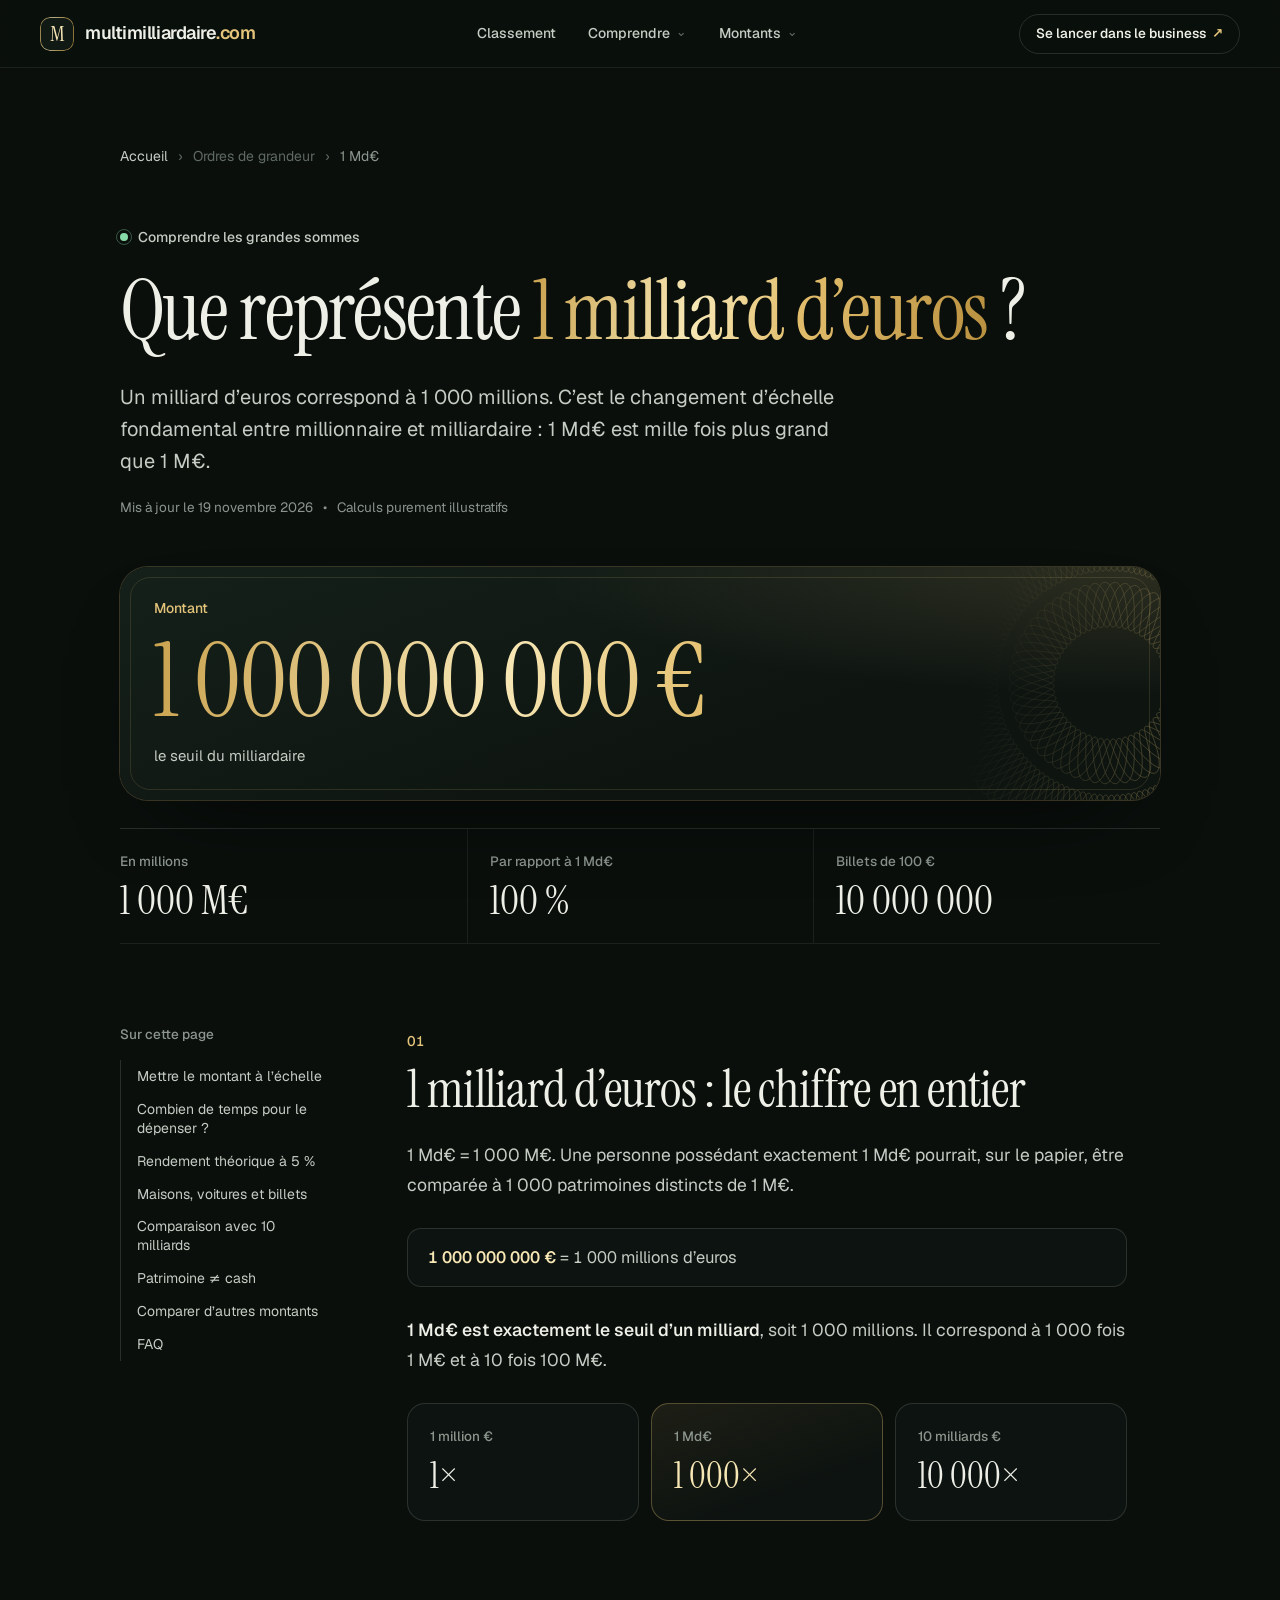
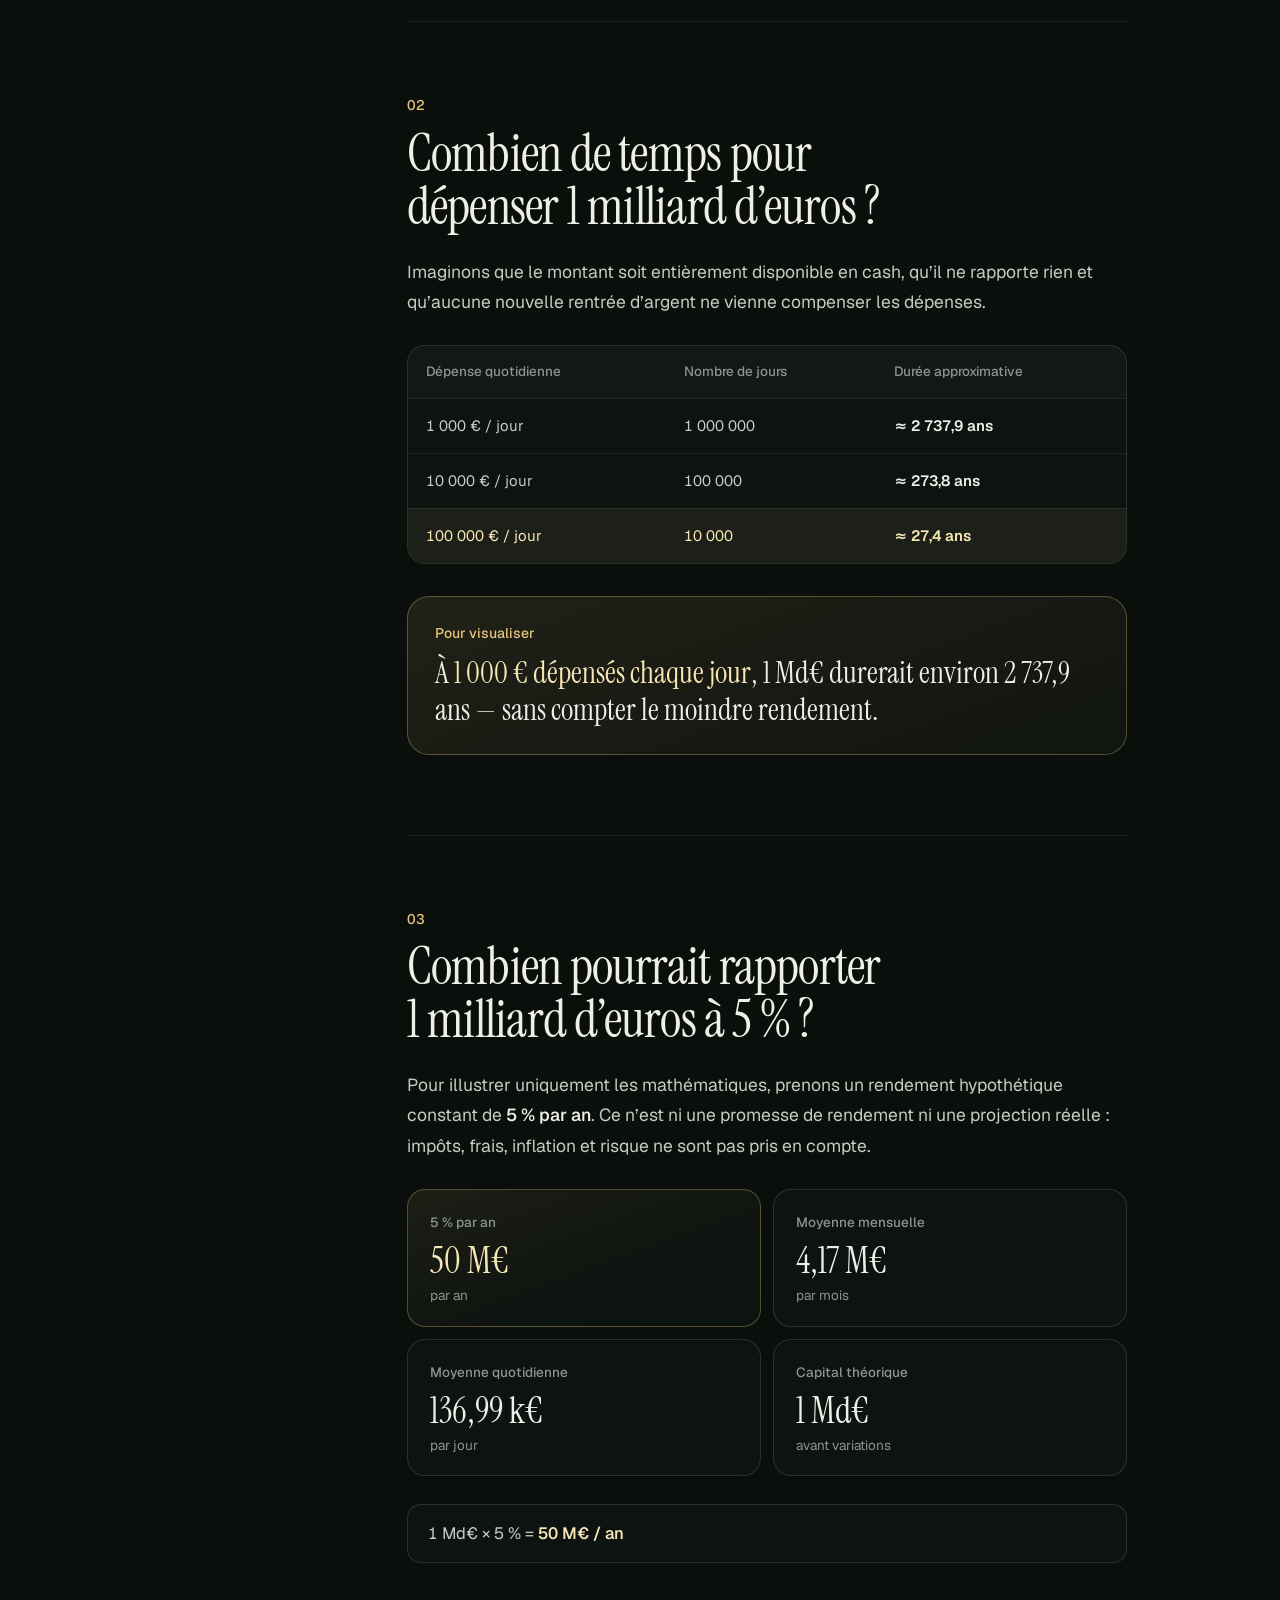
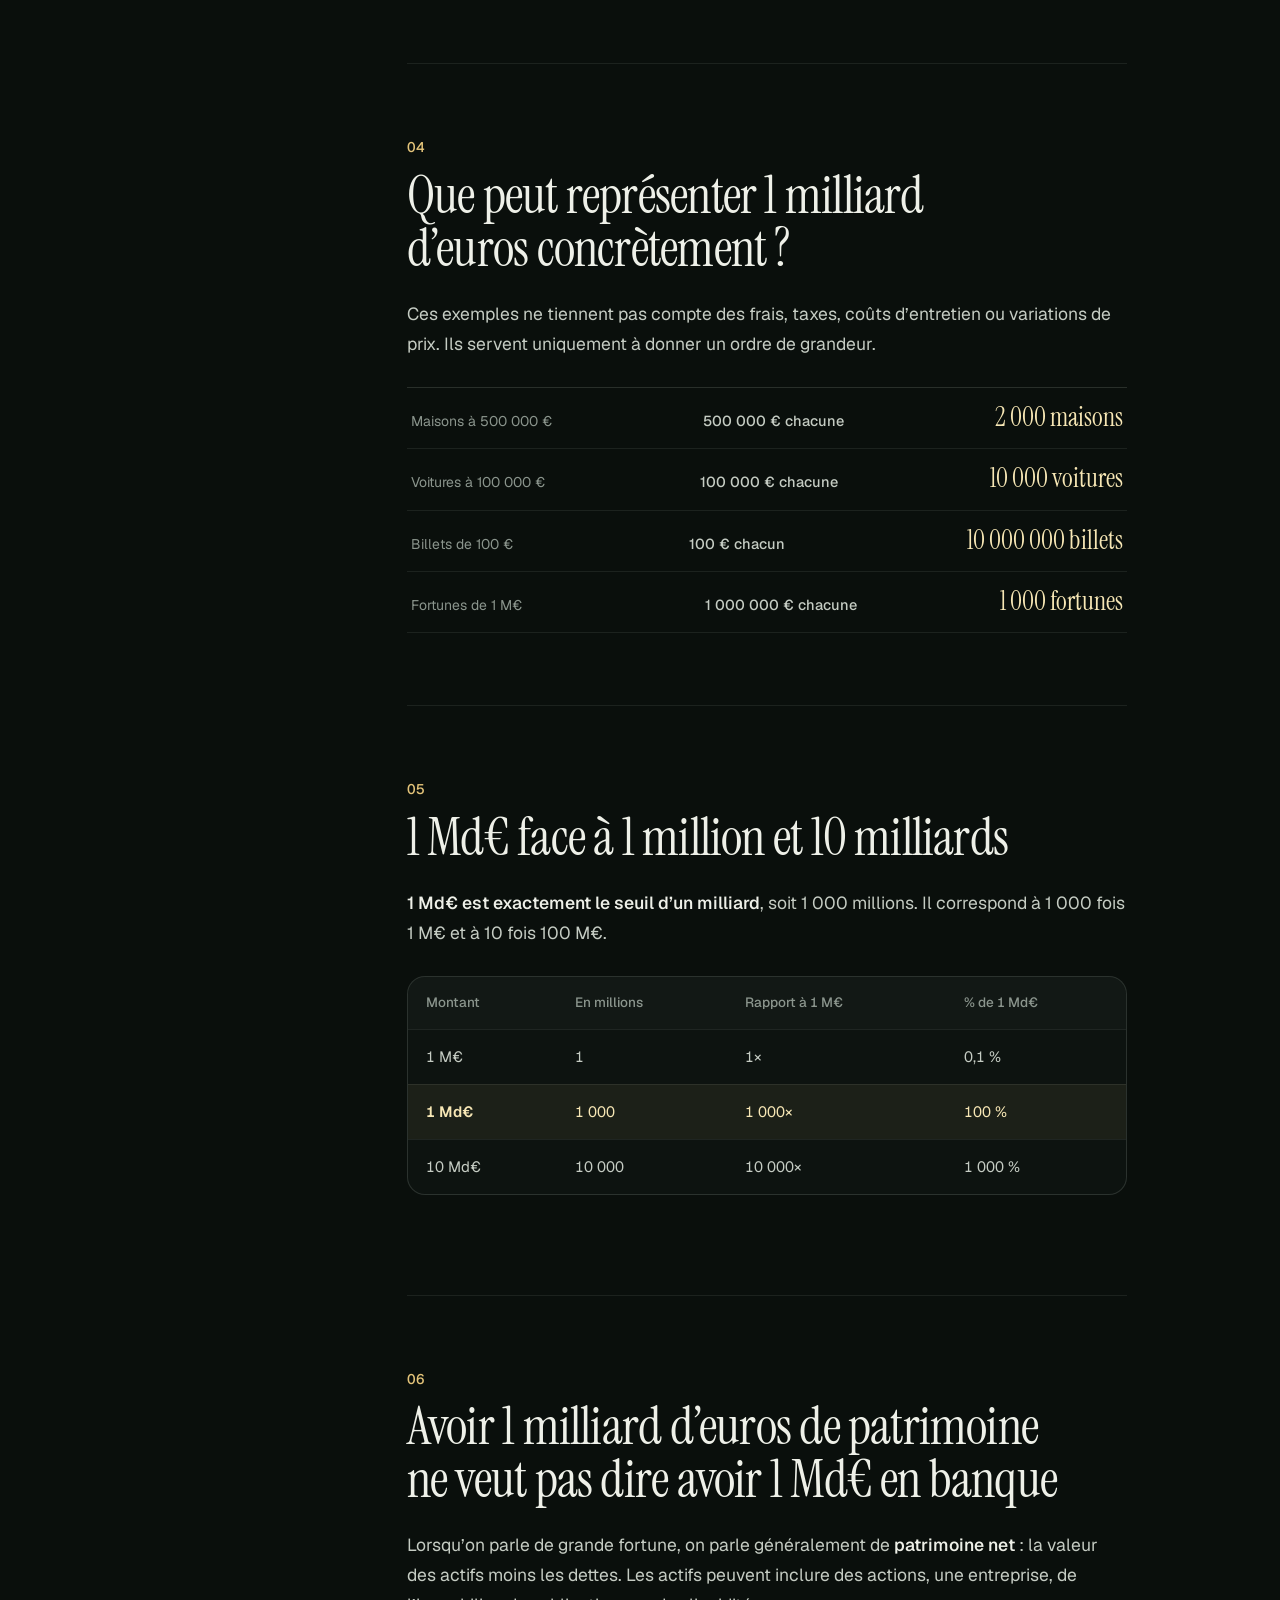
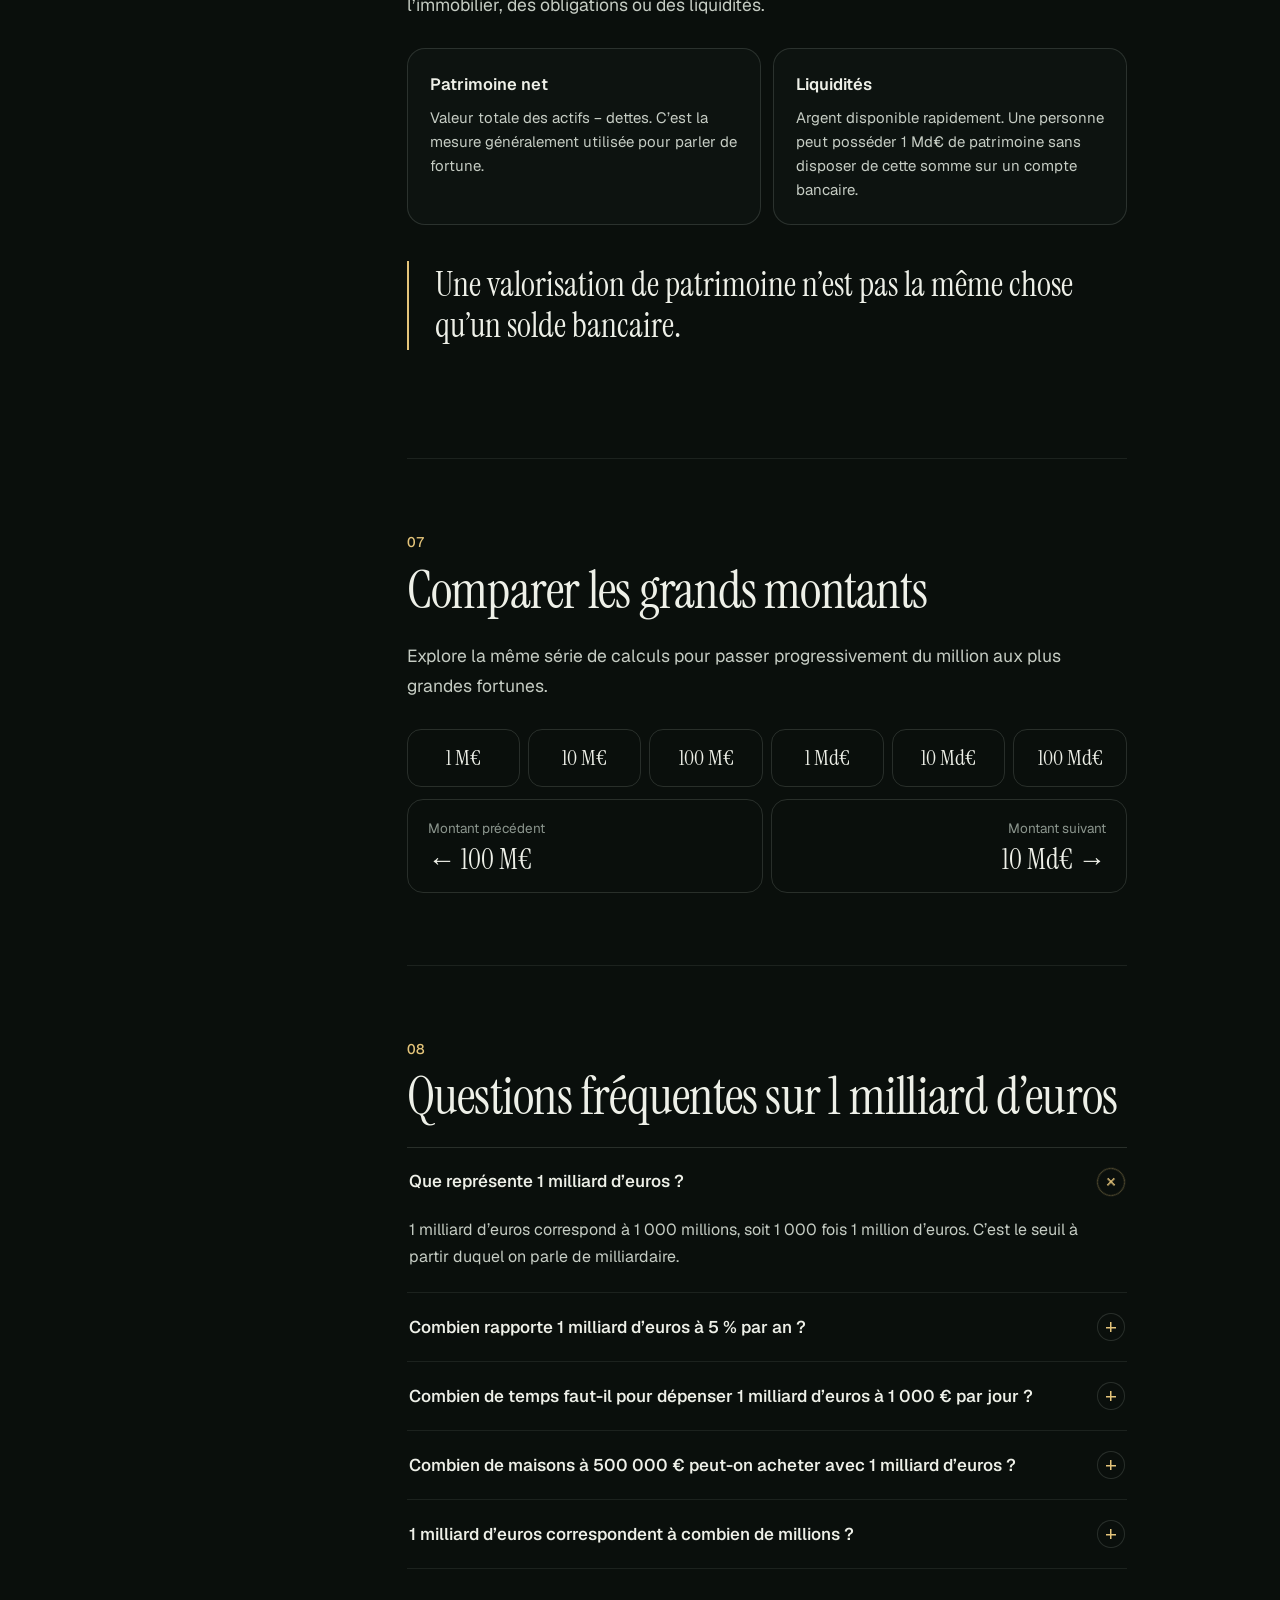
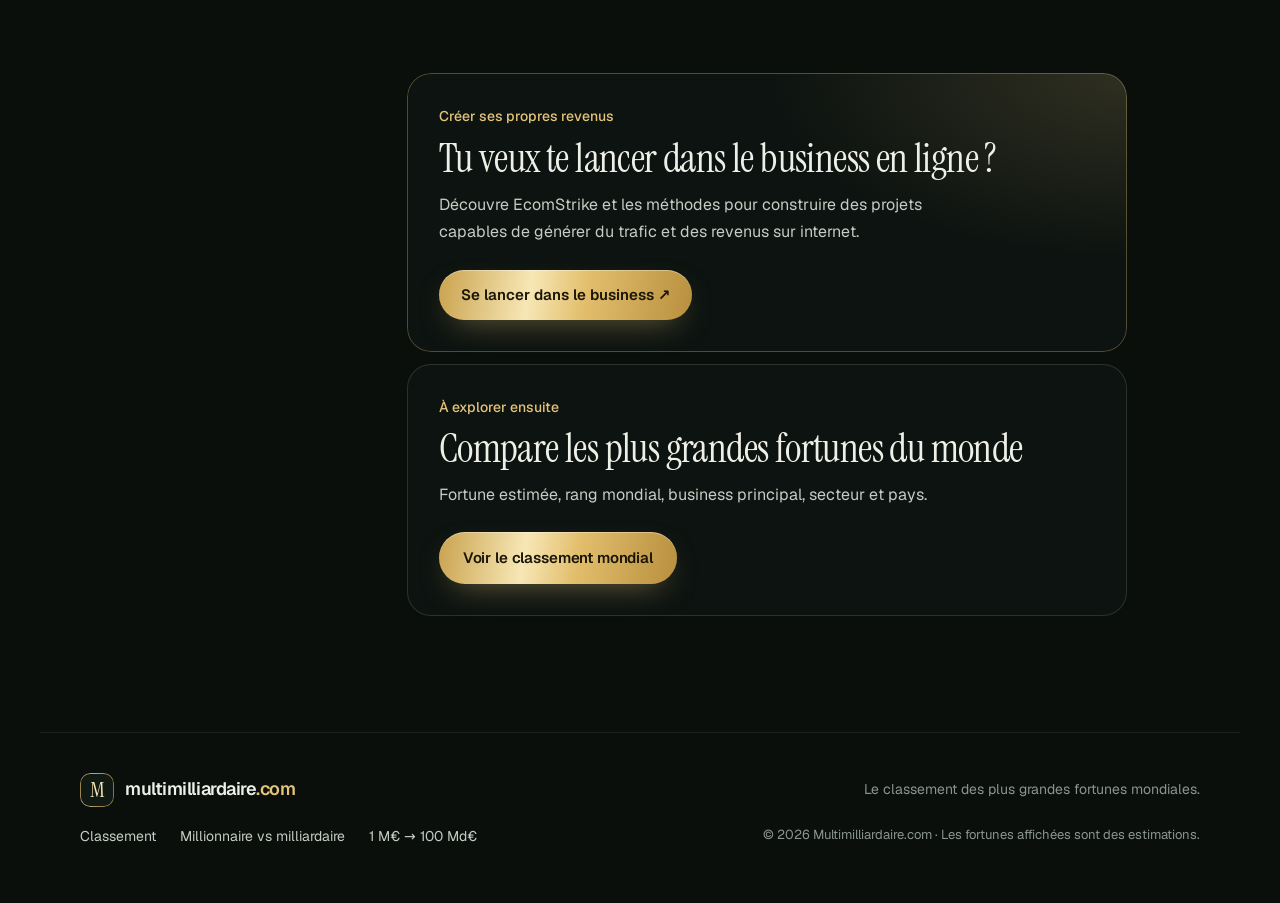
==== commit aae7a276: "Add files via upload" ====
--- a/1-milliard-euros/index.html
+++ b/1-milliard-euros/index.html
@@ -3,23 +3,23 @@
 <head>
   <meta charset="utf-8" />
   <meta name="viewport" content="width=device-width,initial-scale=1,viewport-fit=cover" />
-  <title>Que représente 1 milliard d’euros ? Exemples & calculs | Multimilliardaire.com</title>
-  <meta name="description" content="Que représente 1 milliard d’euros ? Comparaisons concrètes, rendement théorique à 5 %, dépenses, immobilier et équivalent en millions ou milliards." />
+  <title>1 milliard d’euros : 2 738 ans pour le dépenser à 1 000 €/jour</title>
+  <meta name="description" content="Que représente 1 milliard d’euros ? 1 000 millions, 10 millions de billets de 100 €, 50 M€ par an à 5 %, 2 000 maisons : le milliard expliqué en chiffres." />
   <meta name="robots" content="index,follow,max-image-preview:large" />
   <link rel="canonical" href="https://multimilliardaire.com/1-milliard-euros/" />
   <meta name="theme-color" content="#090b0a" />
   <meta property="og:type" content="article" />
   <meta property="og:locale" content="fr_FR" />
   <meta property="og:site_name" content="Multimilliardaire.com" />
-  <meta property="og:title" content="Que représente 1 milliard d’euros ?" />
-  <meta property="og:description" content="Que représente 1 milliard d’euros ? Comparaisons concrètes, rendement théorique à 5 %, dépenses, immobilier et équivalent en millions ou milliards." />
+  <meta property="og:title" content="1 milliard d’euros : 2 738 ans pour le dépenser à 1 000 €/jour" />
+  <meta property="og:description" content="Que représente 1 milliard d’euros ? 1 000 millions, 10 millions de billets de 100 €, 50 M€ par an à 5 %, 2 000 maisons : le milliard expliqué en chiffres." />
   <meta property="og:url" content="https://multimilliardaire.com/1-milliard-euros/" />
   <meta property="og:image" content="https://multimilliardaire.com/og-image.png" />
   <meta property="article:published_time" content="2026-09-22" />
-  <meta property="article:modified_time" content="2026-09-22" />
+  <meta property="article:modified_time" content="2026-11-19" />
   <meta name="twitter:card" content="summary_large_image" />
-  <meta name="twitter:title" content="Que représente 1 milliard d’euros ?" />
-  <meta name="twitter:description" content="Que représente 1 milliard d’euros ? Comparaisons concrètes, rendement théorique à 5 %, dépenses, immobilier et équivalent en millions ou milliards." />
+  <meta name="twitter:title" content="1 milliard d’euros : 2 738 ans pour le dépenser à 1 000 €/jour" />
+  <meta name="twitter:description" content="Que représente 1 milliard d’euros ? 1 000 millions, 10 millions de billets de 100 €, 50 M€ par an à 5 %, 2 000 maisons : le milliard expliqué en chiffres." />
   <meta name="twitter:image" content="https://multimilliardaire.com/og-image.png" />
   <link rel="icon" href="/favicon.svg" type="image/svg+xml" />
   <link rel="manifest" href="/site.webmanifest" />
@@ -27,7 +27,7 @@
   <link rel="preload" href="/fonts/geist-latin-wght-normal.woff2" as="font" type="font/woff2" crossorigin />
   <link rel="stylesheet" href="/style.css?v=2" />
   <link rel="stylesheet" href="/guide.css?v=2" />
-  <script type="application/ld+json">{"@context":"https://schema.org","@graph":[{"@type":"Article","headline":"Que représente 1 milliard d’euros ?","description":"Que représente 1 milliard d’euros ? Comparaisons concrètes, rendement théorique à 5 %, dépenses, immobilier et équivalent en millions ou milliards.","datePublished":"2026-09-22","dateModified":"2026-09-22","inLanguage":"fr-FR","mainEntityOfPage":"https://multimilliardaire.com/1-milliard-euros/","publisher":{"@type":"Organization","name":"Multimilliardaire.com","url":"https://multimilliardaire.com/"},"image":"https://multimilliardaire.com/og-image.png"},{"@type":"BreadcrumbList","itemListElement":[{"@type":"ListItem","position":1,"name":"Accueil","item":"https://multimilliardaire.com/"},{"@type":"ListItem","position":2,"name":"1 milliard d’euros","item":"https://multimilliardaire.com/1-milliard-euros/"}]},{"@type":"FAQPage","mainEntity":[{"@type":"Question","name":"Que représente 1 milliard d’euros ?","acceptedAnswer":{"@type":"Answer","text":"1 milliard d’euros correspond à 1 000 millions. 1 Md€ est exactement le seuil d’un milliard, soit 1 000 millions."}},{"@type":"Question","name":"Combien rapporte 1 milliard d’euros à 5 % par an ?","acceptedAnswer":{"@type":"Answer","text":"À titre purement mathématique, 5 % de 1 milliard d’euros représente 50 M€ par an, soit environ 4,17 M€ par mois avant impôts, frais, inflation et variations de valeur."}},{"@type":"Question","name":"Combien de temps faut-il pour dépenser 1 milliard d’euros à 1 000 € par jour ?","acceptedAnswer":{"@type":"Answer","text":"Sans rendement et en dépensant exactement 1 000 € par jour, il faudrait 1 000 000 jours, soit environ 2 737,9 ans."}},{"@type":"Question","name":"Combien de maisons à 500 000 € peut-on acheter avec 1 milliard d’euros ?","acceptedAnswer":{"@type":"Answer","text":"Mathématiquement, 1 milliard d’euros équivaut au prix de 2 000 maisons à 500 000 €, sans tenir compte des frais, taxes ou autres coûts."}},{"@type":"Question","name":"1 milliard d’euros correspondent à combien de millions ?","acceptedAnswer":{"@type":"Answer","text":"1 milliard d’euros correspondent à 1 000 millions."}}]}]}</script>
+  <script type="application/ld+json">{"@context":"https://schema.org","@graph":[{"@type":"Article","headline":"Que représente 1 milliard d’euros ?","description":"Que représente 1 milliard d’euros ? Comparaisons concrètes, rendement théorique à 5 %, dépenses, immobilier et équivalent en millions ou milliards.","datePublished":"2026-09-22","dateModified":"2026-11-19","inLanguage":"fr-FR","mainEntityOfPage":"https://multimilliardaire.com/1-milliard-euros/","publisher":{"@type":"Organization","name":"Multimilliardaire.com","url":"https://multimilliardaire.com/"},"image":"https://multimilliardaire.com/og-image.png"},{"@type":"BreadcrumbList","itemListElement":[{"@type":"ListItem","position":1,"name":"Accueil","item":"https://multimilliardaire.com/"},{"@type":"ListItem","position":2,"name":"1 milliard d’euros","item":"https://multimilliardaire.com/1-milliard-euros/"}]},{"@type":"FAQPage","mainEntity":[{"@type":"Question","name":"Que représente 1 milliard d’euros ?","acceptedAnswer":{"@type":"Answer","text":"1 milliard d’euros correspond à 1 000 millions, soit 1 000 fois 1 million d’euros. C’est le seuil à partir duquel on parle de milliardaire."}},{"@type":"Question","name":"Combien rapporte 1 milliard d’euros à 5 % par an ?","acceptedAnswer":{"@type":"Answer","text":"À titre purement mathématique, 5 % de 1 milliard d’euros représente 50 M€ par an, soit environ 4,17 M€ par mois avant impôts, frais, inflation et variations de valeur."}},{"@type":"Question","name":"Combien de temps faut-il pour dépenser 1 milliard d’euros à 1 000 € par jour ?","acceptedAnswer":{"@type":"Answer","text":"Sans rendement et en dépensant exactement 1 000 € par jour, il faudrait 1 000 000 jours, soit environ 2 737,9 ans."}},{"@type":"Question","name":"Combien de maisons à 500 000 € peut-on acheter avec 1 milliard d’euros ?","acceptedAnswer":{"@type":"Answer","text":"Mathématiquement, 1 milliard d’euros équivaut au prix de 2 000 maisons à 500 000 €, sans tenir compte des frais, taxes ou autres coûts."}},{"@type":"Question","name":"1 milliard d’euros correspondent à combien de millions ?","acceptedAnswer":{"@type":"Answer","text":"1 milliard d’euros correspondent à 1 000 millions."}}]}]}</script>
   <script src="/navigation.js?v=2" defer></script>
 </head>
 <body class="article-page amount-page">
@@ -117,7 +117,7 @@
         <div class="hero-kicker"><span class="pulse"></span> Comprendre les grandes sommes</div>
         <h1>Que représente <span>1 milliard d’euros</span> ?</h1>
         <p class="guide-lead">Un milliard d’euros correspond à 1 000 millions. C’est le changement d’échelle fondamental entre millionnaire et milliardaire : 1 Md€ est mille fois plus grand que 1 M€.</p>
-        <div class="guide-meta"><span>Mis à jour le 22 septembre 2026</span><span>•</span><span>Calculs purement illustratifs</span></div>
+        <div class="guide-meta"><span>Mis à jour le 19 novembre 2026</span><span>•</span><span>Calculs purement illustratifs</span></div>
 
         <div class="amount-display">
           <span>Montant</span>
@@ -139,7 +139,7 @@
             <a href="#depenses">Combien de temps pour le dépenser ?</a>
             <a href="#rendement">Rendement théorique à 5 %</a>
             <a href="#achats">Maisons, voitures et billets</a>
-            <a href="#milliard">Comparaison avec 1 milliard</a>
+            <a href="#milliard">Comparaison avec 10 milliards</a>
             <a href="#patrimoine">Patrimoine ≠ cash</a>
             <a href="#autres-montants">Comparer d’autres montants</a>
             <a href="#faq">FAQ</a>
@@ -156,7 +156,7 @@
             <div class="scale-compare">
               <div><span>1 million €</span><strong>1×</strong></div>
               <div class="current"><span>1 Md€</span><strong>1 000×</strong></div>
-              <div><span>1 milliard €</span><strong>1 000×</strong></div>
+              <div><span>10 milliards €</span><strong>10 000×</strong></div>
             </div>
           </section>
 
@@ -201,13 +201,13 @@
 
           <section id="milliard">
             <span class="section-number">05</span>
-            <h2>1 Md€ face à 1 million et 1 milliard</h2>
+            <h2>1 Md€ face à 1 million et 10 milliards</h2>
             <p><strong>1 Md€ est exactement le seuil d’un milliard</strong>, soit 1 000 millions. Il correspond à 1 000 fois 1 M€ et à 10 fois 100 M€.</p>
             <div class="comparison-table" role="region" aria-label="Comparaison des ordres de grandeur" tabindex="0">
               <table><thead><tr><th>Montant</th><th>En millions</th><th>Rapport à 1 M€</th><th>% de 1 Md€</th></tr></thead><tbody>
                 <tr><td>1 M€</td><td>1</td><td>1×</td><td>0,1 %</td></tr>
                 <tr class="table-gold"><td><strong>1 Md€</strong></td><td>1 000</td><td>1 000×</td><td>100 %</td></tr>
-                <tr><td>1 Md€</td><td>1 000</td><td>1 000×</td><td>100 %</td></tr>
+                <tr><td>10 Md€</td><td>10 000</td><td>10 000×</td><td>1 000 %</td></tr>
               </tbody></table>
             </div>
           </section>
@@ -235,7 +235,7 @@
             <span class="section-number">08</span>
             <h2>Questions fréquentes sur 1 milliard d’euros</h2>
             <div class="faq-list">
-              <details open><summary>Que représente 1 milliard d’euros ?</summary><p>1 milliard d’euros correspond à 1 000 millions. 1 Md€ est exactement le seuil d’un milliard, soit 1 000 millions.</p></details><details><summary>Combien rapporte 1 milliard d’euros à 5 % par an ?</summary><p>À titre purement mathématique, 5 % de 1 milliard d’euros représente 50 M€ par an, soit environ 4,17 M€ par mois avant impôts, frais, inflation et variations de valeur.</p></details><details><summary>Combien de temps faut-il pour dépenser 1 milliard d’euros à 1 000 € par jour ?</summary><p>Sans rendement et en dépensant exactement 1 000 € par jour, il faudrait 1 000 000 jours, soit environ 2 737,9 ans.</p></details><details><summary>Combien de maisons à 500 000 € peut-on acheter avec 1 milliard d’euros ?</summary><p>Mathématiquement, 1 milliard d’euros équivaut au prix de 2 000 maisons à 500 000 €, sans tenir compte des frais, taxes ou autres coûts.</p></details><details><summary>1 milliard d’euros correspondent à combien de millions ?</summary><p>1 milliard d’euros correspondent à 1 000 millions.</p></details>
+              <details open><summary>Que représente 1 milliard d’euros ?</summary><p>1 milliard d’euros correspond à 1 000 millions, soit 1 000 fois 1 million d’euros. C’est le seuil à partir duquel on parle de milliardaire.</p></details><details><summary>Combien rapporte 1 milliard d’euros à 5 % par an ?</summary><p>À titre purement mathématique, 5 % de 1 milliard d’euros représente 50 M€ par an, soit environ 4,17 M€ par mois avant impôts, frais, inflation et variations de valeur.</p></details><details><summary>Combien de temps faut-il pour dépenser 1 milliard d’euros à 1 000 € par jour ?</summary><p>Sans rendement et en dépensant exactement 1 000 € par jour, il faudrait 1 000 000 jours, soit environ 2 737,9 ans.</p></details><details><summary>Combien de maisons à 500 000 € peut-on acheter avec 1 milliard d’euros ?</summary><p>Mathématiquement, 1 milliard d’euros équivaut au prix de 2 000 maisons à 500 000 €, sans tenir compte des frais, taxes ou autres coûts.</p></details><details><summary>1 milliard d’euros correspondent à combien de millions ?</summary><p>1 milliard d’euros correspondent à 1 000 millions.</p></details>
             </div>
           </section>
 
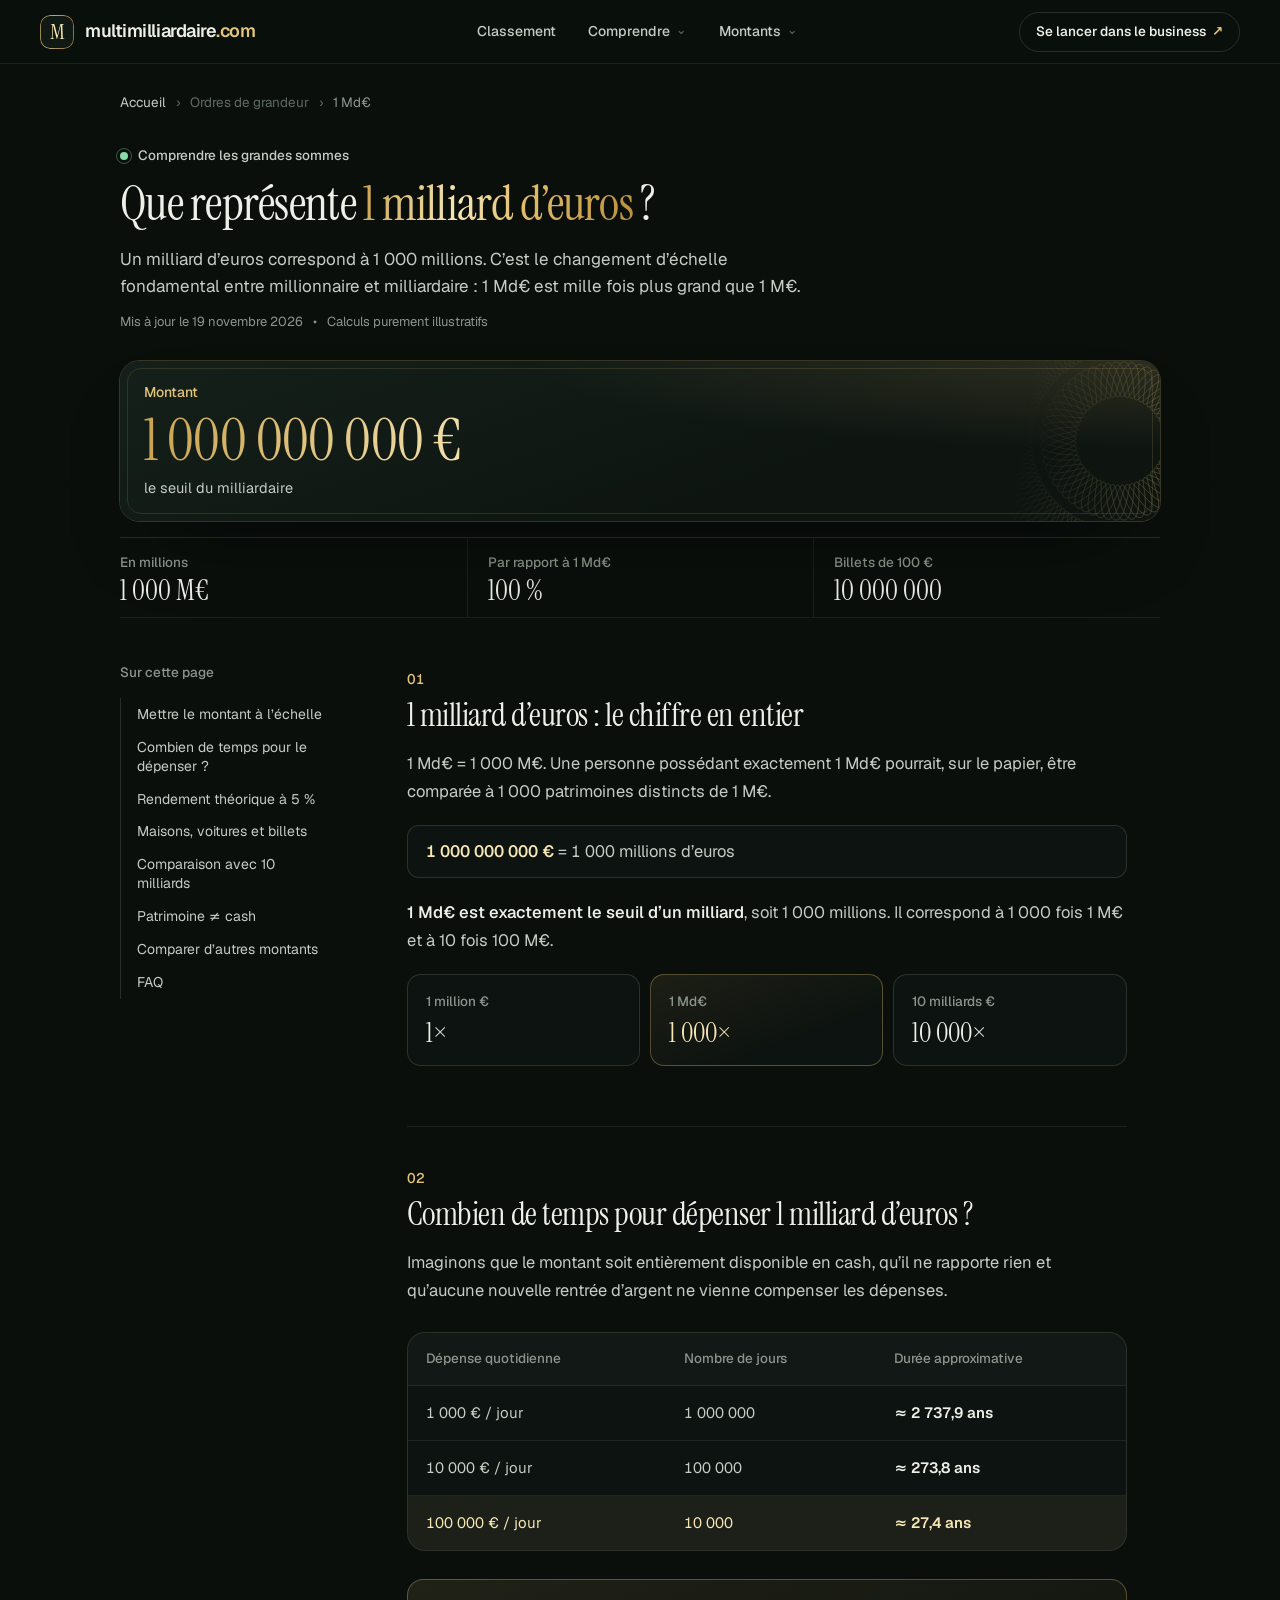
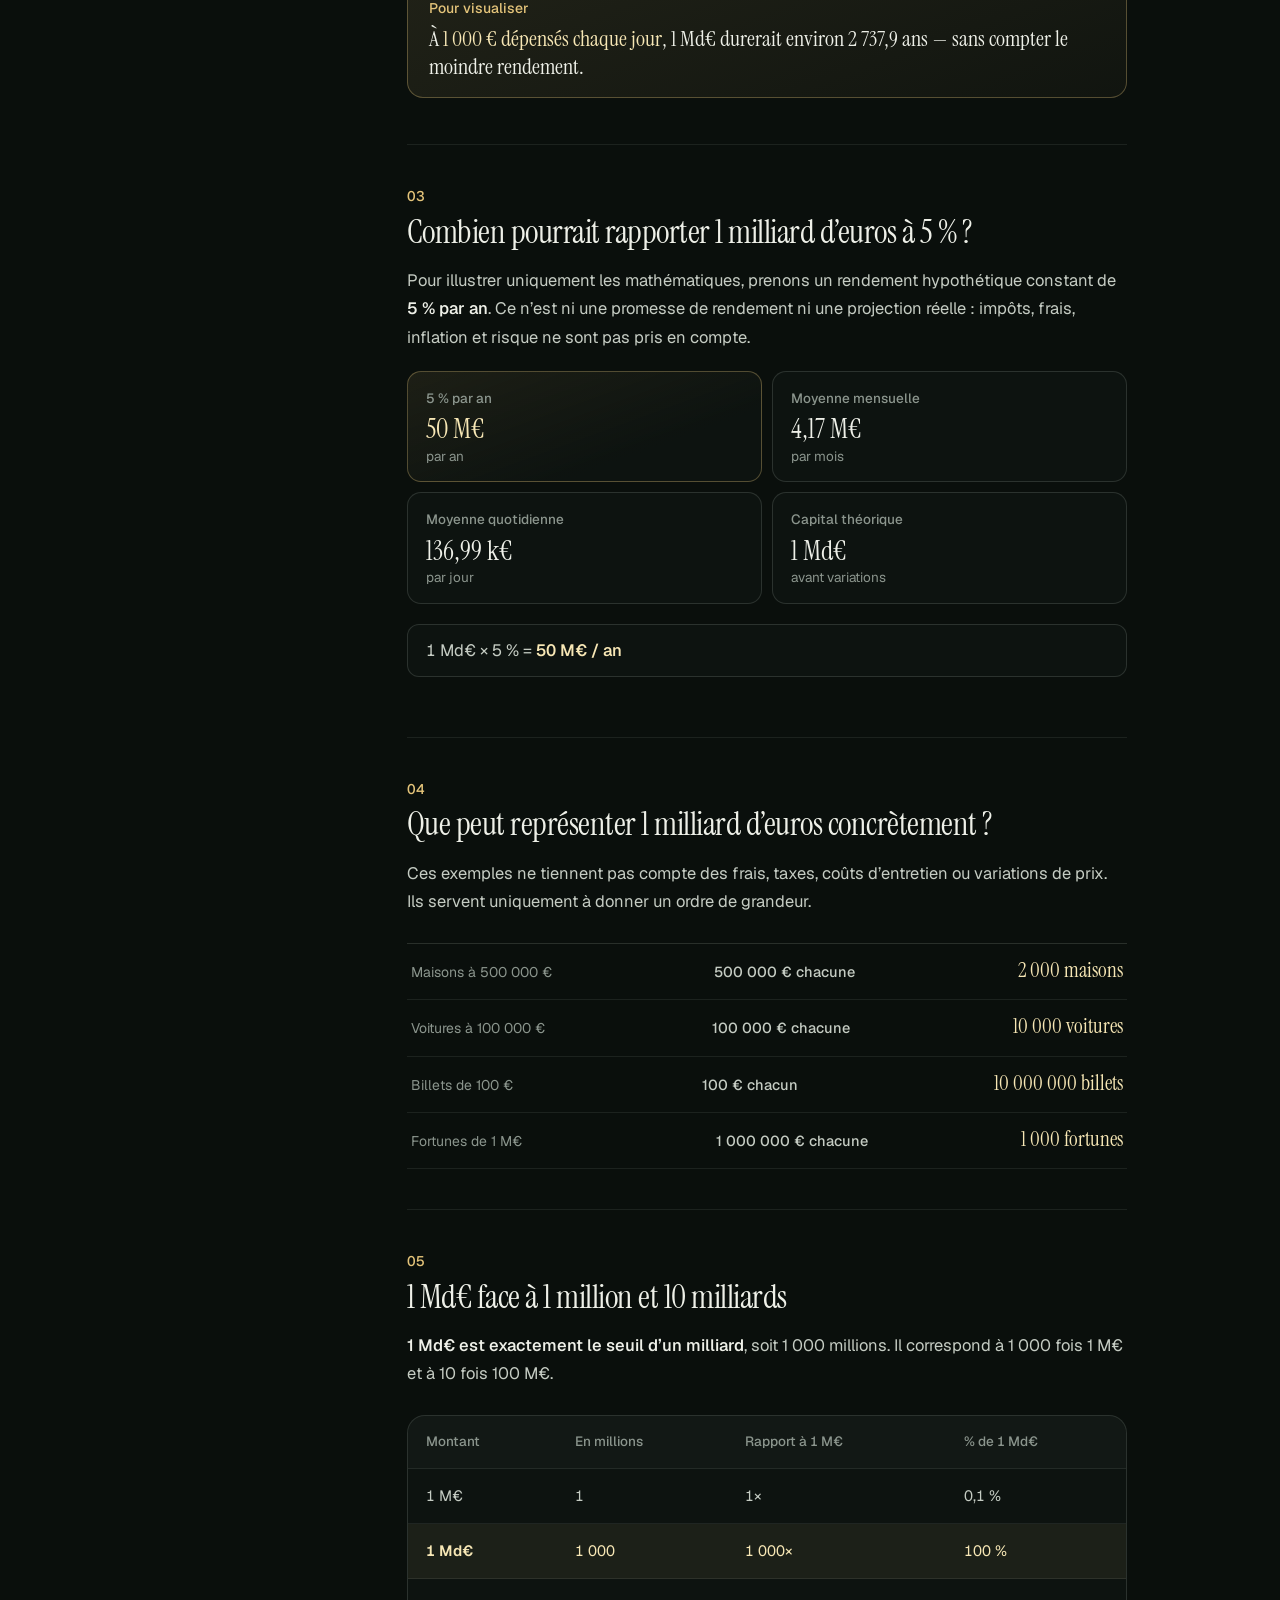
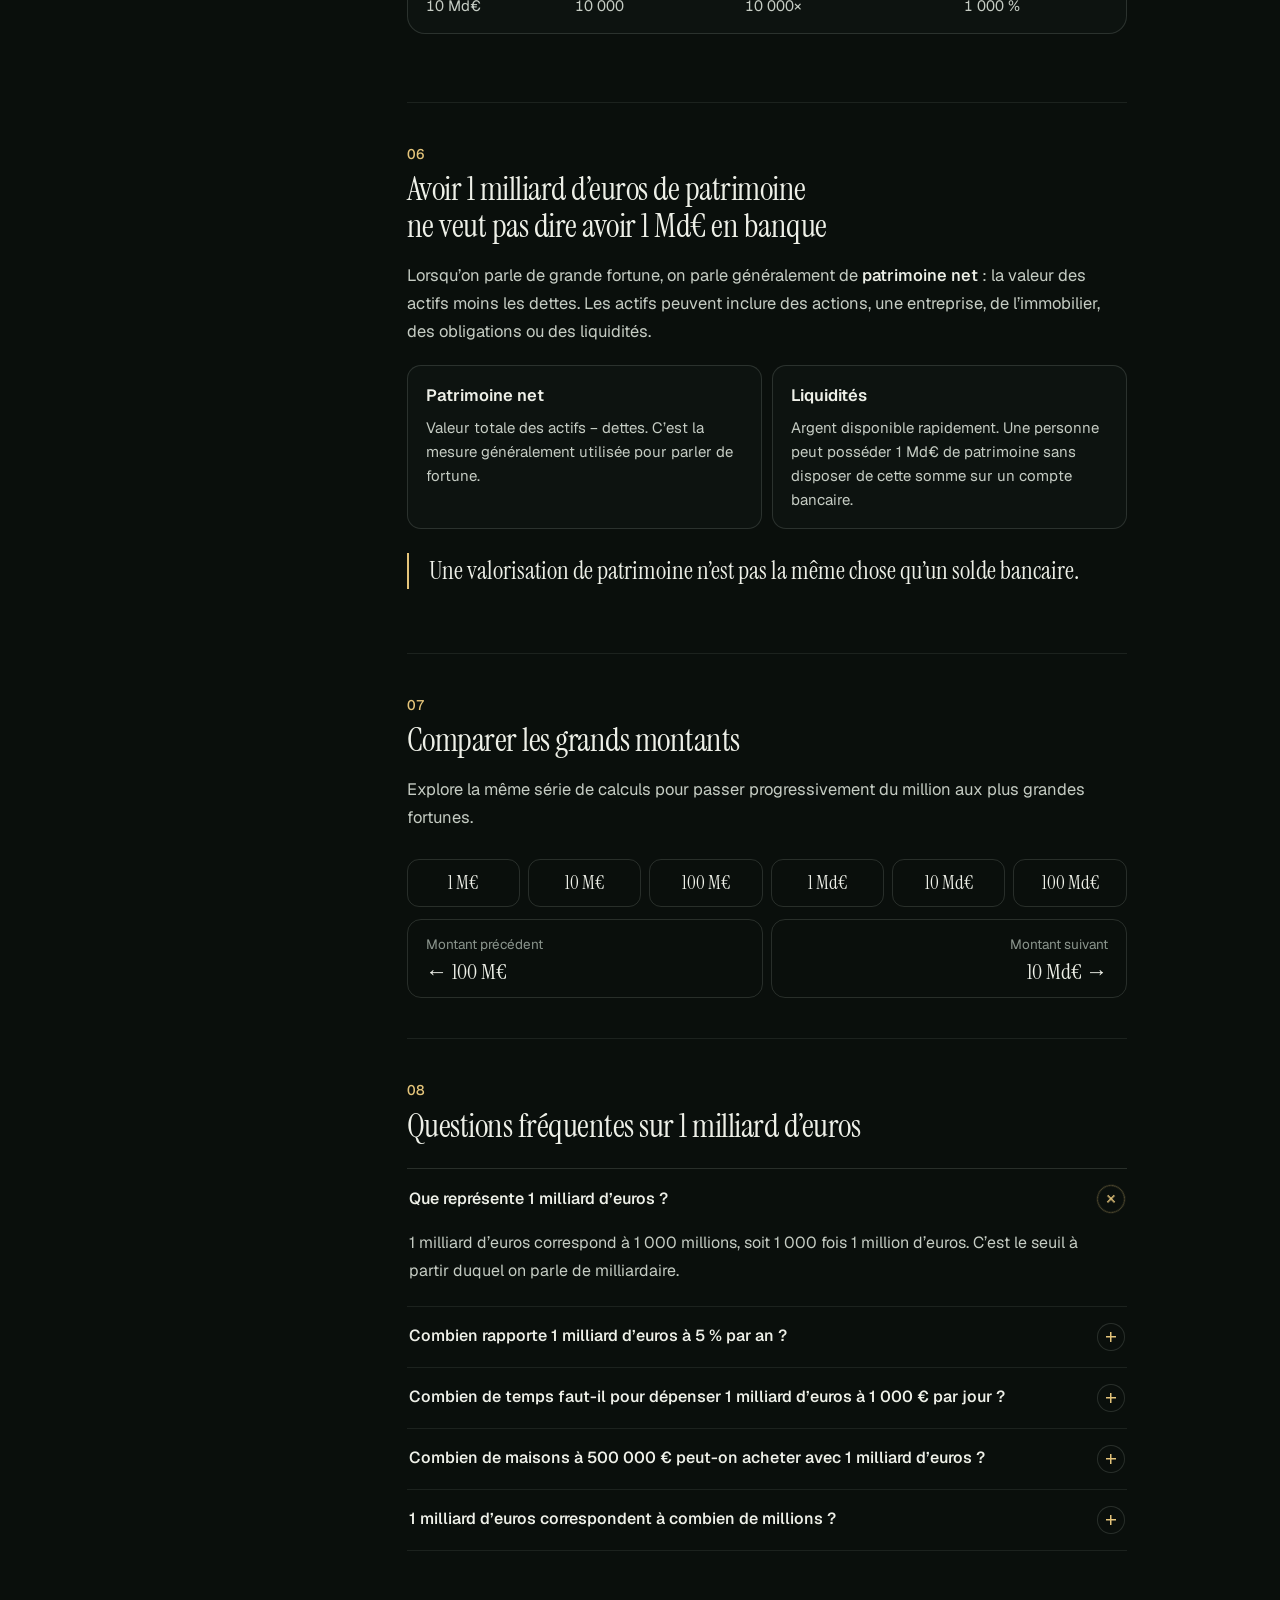
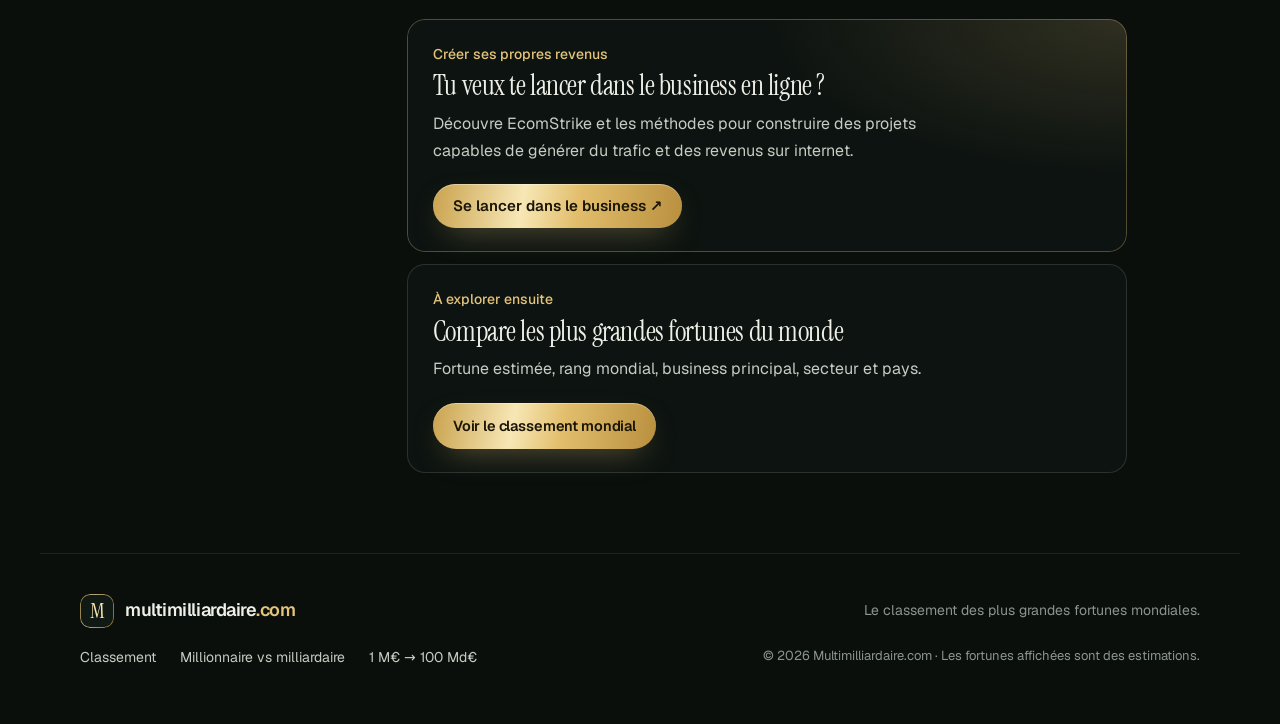
==== commit 4514945a: "Add files via upload" ====
--- a/1-milliard-euros/index.html
+++ b/1-milliard-euros/index.html
@@ -53,6 +53,18 @@
             <strong>Milliardaires en France</strong>
             <small>Grandes fortunes françaises</small>
           </a>
+          <a href="/combien-de-milliardaires-dans-le-monde/">
+            <strong>Milliardaires dans le monde</strong>
+            <small>Combien sont-ils en 2026 ?</small>
+          </a>
+          <a href="/classement-milliardaires-francais/">
+            <strong>Milliardaires français</strong>
+            <small>Le classement des 59 fortunes</small>
+          </a>
+          <a href="/femmes-les-plus-riches-du-monde/">
+            <strong>Femmes les plus riches</strong>
+            <small>Le top 15 mondial</small>
+          </a>
           <a href="/#methodologie">
             <strong>Méthodologie</strong>
             <small>Comment lire les fortunes du classement</small>
@@ -90,6 +102,9 @@
           <span class="mobile-menu-label">Comprendre</span>
           <a href="/difference-millionnaire-milliardaire/">Millionnaire vs milliardaire <b>↗</b></a>
           <a href="/combien-de-milliardaires-en-france/">Milliardaires en France <b>↗</b></a>
+          <a href="/combien-de-milliardaires-dans-le-monde/">Milliardaires dans le monde <b>↗</b></a>
+          <a href="/classement-milliardaires-francais/">Milliardaires français <b>↗</b></a>
+          <a href="/femmes-les-plus-riches-du-monde/">Femmes les plus riches <b>↗</b></a>
           <a href="/#methodologie">Méthodologie <b>↗</b></a>
         </div>
 
--- a/style.css
+++ b/style.css
@@ -71,7 +71,7 @@
 
   --max: 1200px;
   --gutter: clamp(16px, 4vw, 40px);
-  --header: 68px;
+  --header: 64px;
   --r-sm: 10px;
   --r-md: 16px;
   --r-lg: 24px;
@@ -310,10 +310,10 @@
   align-items: center;
   justify-content: center;
   gap: 8px;
-  min-height: 52px;
-  padding: 0 24px;
+  min-height: 46px;
+  padding: 0 20px;
   border-radius: 999px;
-  font-size: 15px;
+  font-size: 14.5px;
   font-weight: 600;
   letter-spacing: -.01em;
   transition: transform .2s var(--ease), box-shadow .3s var(--ease), background .2s var(--ease), border-color .2s var(--ease);
@@ -337,18 +337,19 @@
    ========================================================== */
 .hero {
   display: grid;
-  grid-template-columns: minmax(0, 1.12fr) minmax(0, .88fr);
+  grid-template-columns: minmax(0, 1fr) minmax(320px, 440px);
   grid-template-areas:
-    "kicker  kicker"
-    "title   title"
+    "kicker  billet"
+    "title   billet"
     "copy    billet"
     "actions billet"
     "def     billet";
-  column-gap: clamp(32px, 5vw, 72px);
+  grid-template-rows: auto auto auto auto 1fr;
+  column-gap: clamp(32px, 5vw, 64px);
   align-items: start;
   max-width: var(--max);
   margin: 0 auto;
-  padding: clamp(56px, 8vw, 104px) var(--gutter) clamp(56px, 7vw, 96px);
+  padding: 36px var(--gutter) 32px;
   position: relative;
 }
 .hero-kicker {
@@ -357,7 +358,7 @@
   align-items: center;
   gap: 10px;
   color: var(--paper-2);
-  font-size: 14px;
+  font-size: 13.5px;
   font-weight: 500;
 }
 .pulse {
@@ -377,13 +378,17 @@
 }
 .hero h1 {
   grid-area: title;
-  margin: 28px 0 0;
+  max-width: 13em;
+  margin: 14px 0 0;
   font-family: var(--serif);
   font-weight: 400;
-  font-size: clamp(58px, 8.2vw, 118px);
-  line-height: .92;
-  letter-spacing: -.025em;
-}
+  font-size: clamp(34px, 3.9vw, 54px);
+  line-height: 1.04;
+  letter-spacing: -.015em;
+}
+/* Les retours à la ligne du titre servaient au grand format :
+   à taille normale, il se répartit tout seul sur deux lignes. */
+.hero h1 br { display: none; }
 .hero h1 span,
 .guide-hero h1 span {
   background: var(--foil);
@@ -396,20 +401,20 @@
 .hero-copy {
   grid-area: copy;
   max-width: 34em;
-  margin: 32px 0 0;
+  margin: 16px 0 0;
   color: var(--paper-2);
-  font-size: clamp(17px, 1.5vw, 19px);
+  font-size: 16.5px;
   line-height: 1.6;
 }
-.hero-actions { grid-area: actions; display: flex; flex-wrap: wrap; gap: 12px; margin-top: 36px; }
+.hero-actions { grid-area: actions; display: flex; flex-wrap: wrap; gap: 10px; margin-top: 24px; }
 .definition {
   grid-area: def;
   max-width: 36em;
-  margin: 28px 0 0;
-  padding-top: 20px;
+  margin: 22px 0 0;
+  padding-top: 14px;
   border-top: 1px solid var(--line);
   color: var(--muted);
-  font-size: 14px;
+  font-size: 13.5px;
   line-height: 1.6;
 }
 .definition strong { color: var(--paper); font-weight: 550; }
@@ -417,20 +422,18 @@
 /* Le billet : la seule pièce ornée de la page */
 .hero-orbit {
   grid-area: billet;
-  align-self: start;
+  align-self: center;
   display: grid;
   grid-template-columns: 1fr 1fr;
-  gap: 12px;
-  /* Le billet remonte à hauteur de la dernière ligne du titre */
-  margin-top: calc(-1 * clamp(40px, 7.4vw, 108px));
+  gap: 10px;
 }
 .orbit-line { display: none; }
 
 .money-card {
   position: relative;
-  padding: 18px 20px;
+  padding: 13px 16px;
   border: 1px solid var(--line-2);
-  border-radius: var(--r-md);
+  border-radius: 14px;
   background: var(--ink-2);
 }
 .money-card small {
@@ -442,23 +445,23 @@
 }
 .money-card strong {
   display: block;
-  margin-top: 8px;
-  font-size: 17px;
+  margin-top: 6px;
+  font-size: 15px;
   font-weight: 600;
   letter-spacing: -.015em;
 }
-.money-card span { display: block; margin-top: 4px; color: var(--paper-2); font-size: 13.5px; line-height: 1.45; }
-.mc-3 strong { font-family: var(--serif); font-weight: 400; font-size: 34px; line-height: 1; letter-spacing: -.01em; }
+.money-card span { display: block; margin-top: 3px; color: var(--paper-2); font-size: 13px; line-height: 1.4; }
+.mc-3 strong { font-family: var(--serif); font-weight: 400; font-size: 26px; line-height: 1; letter-spacing: -.01em; }
 
 .money-card.mc-1 {
   grid-column: 1 / -1;
   display: grid;
   grid-template-columns: minmax(0, 1fr);
   grid-template-rows: auto auto 1fr auto;
-  min-height: 300px;
-  padding: 26px 28px 24px;
+  min-height: 196px;
+  padding: 18px 22px 18px;
   border: 0;
-  border-radius: 28px;
+  border-radius: 20px;
   overflow: hidden;
   isolation: isolate;
   background:
@@ -474,10 +477,10 @@
 .mc-1::before {
   content: "";
   position: absolute;
-  inset: 10px;
+  inset: 7px;
   z-index: 1;
   border: 1px solid rgba(228, 196, 122, .16);
-  border-radius: 20px;
+  border-radius: 14px;
   box-shadow: inset 0 0 0 3px rgba(10, 15, 12, .4), inset 0 0 0 4px rgba(228, 196, 122, .08);
   pointer-events: none;
 }
@@ -489,7 +492,7 @@
   z-index: 2;
   margin: 0;
   font-family: var(--serif);
-  font-size: clamp(34px, 3.4vw, 46px);
+  font-size: clamp(24px, 2.2vw, 30px);
   font-weight: 400;
   line-height: 1;
   letter-spacing: -.01em;
@@ -499,9 +502,9 @@
   justify-self: start;
   position: relative;
   z-index: 2;
-  margin: 12px 0 0;
+  margin: 8px 0 0;
   font-family: var(--serif);
-  font-size: clamp(44px, 4.4vw, 60px);
+  font-size: clamp(32px, 3vw, 42px);
   line-height: 1;
   background: var(--foil);
   -webkit-background-clip: text;
@@ -520,10 +523,10 @@
 }
 .guilloche path { fill: none; stroke: currentColor; stroke-width: .7; vector-effect: non-scaling-stroke; }
 .mc-1 .guilloche {
-  width: 500px;
-  height: 500px;
-  right: -190px;
-  bottom: -210px;
+  width: 400px;
+  height: 400px;
+  right: -150px;
+  bottom: -175px;
   opacity: .75;
   /* La rosace s'efface vers la gauche : le texte reste lisible */
   -webkit-mask-image: linear-gradient(105deg, transparent 18%, #000 52%);
@@ -548,14 +551,14 @@
   margin: 0 auto;
   padding: 0 var(--gutter);
 }
-.stats-grid article { padding: 32px 28px 30px; border-left: 1px solid var(--line); }
+.stats-grid article { padding: 15px 24px 13px; border-left: 1px solid var(--line); }
 .stats-grid article:first-child { border-left: 0; padding-left: 0; }
 .stats-grid span { display: block; color: var(--paper-2); font-size: 14px; font-weight: 500; }
 .stats-grid strong {
   display: block;
-  margin: 10px 0 4px;
+  margin: 6px 0 2px;
   font-family: var(--serif);
-  font-size: clamp(34px, 3.6vw, 48px);
+  font-size: clamp(26px, 2.4vw, 32px);
   font-weight: 400;
   line-height: 1;
   letter-spacing: -.01em;
@@ -567,28 +570,28 @@
 /* ==========================================================
    Classement
    ========================================================== */
-.ranking { max-width: var(--max); margin: 0 auto; padding: clamp(64px, 9vw, 112px) var(--gutter); }
+.ranking { max-width: var(--max); margin: 0 auto; padding: 36px var(--gutter) 72px; }
 
 .section-heading {
   display: flex;
   justify-content: space-between;
   align-items: flex-end;
   gap: 40px;
-  margin-bottom: 32px;
-}
-.eyebrow { color: var(--gold); font-size: 14px; font-weight: 500; }
+  margin-bottom: 20px;
+}
+.eyebrow { color: var(--gold); font-size: 13.5px; font-weight: 500; }
 .section-heading h2,
 .method h2,
 .seo-copy h2 {
-  margin: 10px 0 0;
+  margin: 6px 0 0;
   font-family: var(--serif);
   font-weight: 400;
-  font-size: clamp(40px, 5vw, 68px);
-  line-height: .98;
+  font-size: clamp(28px, 2.8vw, 38px);
+  line-height: 1.08;
   letter-spacing: -.02em;
   text-wrap: balance;
 }
-.section-heading p { max-width: 26em; margin: 0; color: var(--muted); font-size: 15px; line-height: 1.6; }
+.section-heading p { max-width: 30em; margin: 0; color: var(--muted); font-size: 14.5px; line-height: 1.55; }
 
 /* Barre de recherche et filtres, collée sous l'en-tête */
 .toolbar {
@@ -687,8 +690,8 @@
 
 .rank-row {
   grid-template-rows: auto auto;
-  min-height: 80px;
-  padding: 14px 12px;
+  min-height: 66px;
+  padding: 11px 12px;
   border-bottom: 1px solid var(--line);
   transition: background .18s var(--ease);
 }
@@ -697,7 +700,7 @@
 
 .rank-num {
   font-family: var(--serif);
-  font-size: 26px;
+  font-size: 22px;
   line-height: 1;
   color: var(--faint);
   font-variant-numeric: tabular-nums lining-nums;
@@ -709,8 +712,8 @@
   display: grid;
   place-items: center;
   flex: none;
-  width: 42px;
-  height: 42px;
+  width: 38px;
+  height: 38px;
   border-radius: 50%;
   background: var(--vault-2);
   border: 1px solid var(--line-2);
@@ -742,7 +745,7 @@
 .worth strong {
   display: block;
   font-family: var(--serif);
-  font-size: 26px;
+  font-size: 22px;
   font-weight: 400;
   line-height: 1;
   letter-spacing: -.01em;
@@ -821,12 +824,12 @@
   gap: clamp(24px, 4vw, 56px);
   max-width: var(--max);
   margin: 0 auto;
-  padding: 0 var(--gutter) clamp(72px, 9vw, 120px);
-}
-.method-card { padding-top: 40px; border-top: 1px solid var(--line-2); }
-.method-card > p { max-width: 38em; margin: 24px 0 0; color: var(--paper-2); font-size: 17px; line-height: 1.7; }
+  padding: 0 var(--gutter) 72px;
+}
+.method-card { padding-top: 32px; border-top: 1px solid var(--line-2); }
+.method-card > p { max-width: 40em; margin: 16px 0 0; color: var(--paper-2); font-size: 16px; line-height: 1.65; }
 .method-card > p strong { color: var(--paper); font-weight: 550; }
-.method-points { display: grid; grid-template-columns: repeat(3, minmax(0, 1fr)); gap: 28px; margin-top: 44px; }
+.method-points { display: grid; grid-template-columns: repeat(3, minmax(0, 1fr)); gap: 24px; margin-top: 28px; }
 .method-points div { padding-top: 16px; border-top: 1px solid var(--line); }
 .method-points b { color: var(--gold); font-size: 13px; font-weight: 500; font-variant-numeric: tabular-nums; }
 .method-points span { display: block; margin-top: 10px; color: var(--muted); font-size: 14.5px; line-height: 1.55; }
@@ -834,23 +837,23 @@
 
 .source-card {
   align-self: start;
-  margin-top: 40px;
-  padding: 28px;
-  border-radius: var(--r-lg);
+  margin-top: 32px;
+  padding: 24px;
+  border-radius: 20px;
   background: var(--vault);
   box-shadow: 0 0 0 1px var(--gold-line) inset;
 }
 .source-card > span { display: block; color: var(--gold); font-size: 14px; font-weight: 500; }
-.source-card h3 { margin: 12px 0 14px; font-family: var(--serif); font-size: 32px; font-weight: 400; line-height: 1.05; letter-spacing: -.01em; }
+.source-card h3 { margin: 8px 0 10px; font-family: var(--serif); font-size: 25px; font-weight: 400; line-height: 1.05; letter-spacing: -.01em; }
 .source-card p { margin: 0; color: var(--paper-2); font-size: 15px; line-height: 1.6; }
 .source-card p strong { color: var(--paper); font-weight: 550; }
 .source-card a { display: inline-flex; margin: 20px 0 22px; color: var(--gold-hi); font-size: 15px; font-weight: 550; }
 .source-card a:hover { text-decoration: underline; text-underline-offset: 4px; }
 .source-card small { display: block; padding-top: 16px; border-top: 1px solid var(--line); color: var(--muted); font-size: 13px; line-height: 1.5; }
 
-.seo-copy { max-width: 760px; margin: 0 auto; padding: 0 var(--gutter) clamp(72px, 9vw, 120px); }
-.seo-copy h2 { font-size: clamp(36px, 4.2vw, 52px); }
-.seo-copy p { margin: 22px 0 0; color: var(--paper-2); font-size: 17px; line-height: 1.75; }
+.seo-copy { max-width: 760px; margin: 0 auto; padding: 0 var(--gutter) 72px; }
+.seo-copy h2 { font-size: clamp(26px, 2.6vw, 34px); }
+.seo-copy p { margin: 14px 0 0; color: var(--paper-2); font-size: 16px; line-height: 1.7; }
 
 /* ==========================================================
    Pied de page
@@ -997,7 +1000,7 @@
     grid-template-columns: minmax(0, 1fr);
     grid-template-areas: "kicker" "title" "copy" "actions" "billet" "def";
   }
-  .hero-orbit { margin-top: 40px; }
+  .hero-orbit { margin-top: 28px; max-width: 520px; }
   .method { grid-template-columns: minmax(0, 1fr); }
   .source-card { margin-top: 0; }
   .stats-grid { grid-template-columns: repeat(2, minmax(0, 1fr)); }
@@ -1029,16 +1032,16 @@
     column-gap: 10px;
     row-gap: 0;
     min-height: 0;
-    padding: 16px 4px 16px 2px;
+    padding: 14px 4px 14px 2px;
   }
   .rank-row > * { grid-row: auto; }
-  .rank-num { grid-area: rank; align-self: start; padding-top: 9px; font-size: 21px; }
+  .rank-num { grid-area: rank; align-self: start; padding-top: 8px; font-size: 19px; }
   .person { grid-area: person; gap: 11px; }
   .avatar { width: 38px; height: 38px; font-size: 12px; }
   .person-name { font-size: 15px; }
   .person-sub { font-size: 12.5px; }
   .worth { grid-area: worth; align-self: end; text-align: right; }
-  .worth strong { font-size: 23px; }
+  .worth strong { font-size: 21px; }
   .worth small { display: none; }
   .rank-row > .change { display: block !important; grid-area: change; align-self: start; margin-top: 4px; font-size: 12.5px; }
   .worth-bar { grid-area: bar; margin: 12px 0 10px; }
@@ -1058,34 +1061,34 @@
    Téléphone
    ========================================================== */
 @media (max-width: 700px) {
-  .hero { padding-top: 40px; padding-bottom: 48px; }
+  .hero { padding-top: 26px; padding-bottom: 32px; }
   .hero-kicker { font-size: 13px; }
-  .hero h1 { margin-top: 20px; font-size: clamp(46px, 13.6vw, 64px); line-height: .94; }
-  .hero-copy { margin-top: 22px; font-size: 16.5px; }
-  .hero-actions { flex-direction: column; gap: 10px; margin-top: 28px; }
-  .button { width: 100%; min-height: 54px; }
+  .hero h1 { margin-top: 12px; font-size: clamp(31px, 8.6vw, 38px); line-height: 1.06; }
+  .hero-copy { margin-top: 12px; font-size: 16px; }
+  .hero-actions { flex-direction: column; gap: 8px; margin-top: 20px; }
+  .button { width: 100%; min-height: 48px; }
   .definition { font-size: 13.5px; }
 
-  .hero-orbit { margin-top: 36px; gap: 8px; }
-  .money-card.mc-1 { min-height: 230px; padding: 20px 20px 18px; border-radius: 24px; }
-  .mc-1::before { inset: 8px; border-radius: 17px; }
-  .mc-1 .guilloche { width: 380px; height: 380px; right: -150px; bottom: -170px; }
-  .money-card.mc-1 span { font-size: 44px; }
-  .money-card.mc-1 strong { font-size: 34px; }
-  .money-card { padding: 14px 16px; }
+  .hero-orbit { margin-top: 24px; gap: 8px; }
+  .money-card.mc-1 { min-height: 170px; padding: 16px 18px; border-radius: 18px; }
+  .mc-1::before { inset: 6px; border-radius: 13px; }
+  .mc-1 .guilloche { width: 330px; height: 330px; right: -125px; bottom: -150px; }
+  .money-card.mc-1 span { font-size: 34px; }
+  .money-card.mc-1 strong { font-size: 25px; }
+  .money-card { padding: 12px 14px; }
   .money-card strong { font-size: 15px; }
   .money-card span { font-size: 12.5px; }
-  .mc-3 strong { font-size: 28px; }
-
-  .stats-grid article { padding: 22px 16px 20px; }
-  .stats-grid strong { font-size: 32px; }
+  .mc-3 strong { font-size: 23px; }
+
+  .stats-grid article { padding: 16px 14px 14px; }
+  .stats-grid strong { font-size: 25px; }
   .stats-grid span { font-size: 13px; }
   .stats-grid small { font-size: 12px; }
 
   .ranking { padding-left: 12px; padding-right: 12px; }
   .section-heading { padding: 0 4px; }
-  .section-heading h2 { font-size: clamp(38px, 11vw, 48px); }
-  .section-heading p { font-size: 14.5px; }
+  .section-heading h2 { font-size: clamp(27px, 7.6vw, 32px); }
+  .section-heading p { font-size: 14px; }
 
   .toolbar { position: static; gap: 6px; padding: 6px; border-radius: 18px; box-shadow: none; }
   .toolbar label:nth-child(4) { grid-column: 1 / -1; }
@@ -1097,18 +1100,18 @@
   .pagination { gap: 4px; }
   .pagination button { min-width: 40px; height: 40px; padding: 0 10px; font-size: 13.5px; }
 
-  .method { padding-bottom: 72px; }
-  .method-card { padding-top: 32px; }
-  .method h2 { font-size: clamp(36px, 10.5vw, 46px); }
-  .method-card > p { font-size: 16px; }
+  .method { padding-bottom: 56px; }
+  .method-card { padding-top: 26px; }
+  .method h2 { font-size: clamp(27px, 7.6vw, 32px); }
+  .method-card > p { font-size: 15.5px; }
   .method-points { grid-template-columns: minmax(0, 1fr); gap: 0; margin-top: 28px; }
   .method-points div { display: grid; grid-template-columns: 34px 1fr; padding: 16px 0; }
   .method-points span { margin-top: 0; }
   .source-card { padding: 24px 20px; }
-  .source-card h3 { font-size: 28px; }
-
-  .seo-copy h2 { font-size: clamp(34px, 10vw, 42px); }
-  .seo-copy p { font-size: 16px; }
+  .source-card h3 { font-size: 23px; }
+
+  .seo-copy h2 { font-size: clamp(26px, 7.4vw, 30px); }
+  .seo-copy p { font-size: 15.5px; }
 
   footer { grid-template-columns: minmax(0, 1fr); padding-top: 32px; padding-bottom: 44px; }
   footer p, footer > small { text-align: left; }
@@ -1117,13 +1120,13 @@
 @media (max-width: 380px) {
   .brand { font-size: 15.5px; gap: 8px; }
   .brand-mark { width: 30px; height: 30px; }
-  .hero h1 { font-size: 44px; }
-  .money-card.mc-1 strong { font-size: 30px; }
-  .money-card.mc-1 span { font-size: 38px; }
+  .hero h1 { font-size: 30px; }
+  .money-card.mc-1 strong { font-size: 23px; }
+  .money-card.mc-1 span { font-size: 31px; }
   .toolbar { grid-template-columns: minmax(0, 1fr); }
   .toolbar label:nth-child(4) { grid-column: auto; }
   .mobile-amount-grid { grid-template-columns: repeat(2, minmax(0, 1fr)); }
-  .worth strong { font-size: 21px; }
+  .worth strong { font-size: 19px; }
 }
 
 /* ==========================================================
--- a/guide.css
+++ b/guide.css
@@ -18,28 +18,28 @@
 /* ==========================================================
    En-tête d'article
    ========================================================== */
-.guide-hero { max-width: 1120px; margin: 0 auto; padding: clamp(40px, 6vw, 80px) var(--gutter) clamp(36px, 5vw, 56px); }
-
-.breadcrumbs { display: flex; flex-wrap: wrap; align-items: center; gap: 10px; margin-bottom: clamp(32px, 5vw, 56px); color: var(--muted); font-size: 14px; }
+.guide-hero { max-width: 1120px; margin: 0 auto; padding: 28px var(--gutter) 28px; }
+
+.breadcrumbs { display: flex; flex-wrap: wrap; align-items: center; gap: 10px; margin-bottom: 28px; color: var(--muted); font-size: 13.5px; }
 .breadcrumbs a { color: var(--paper-2); }
 .breadcrumbs a:hover { color: var(--gold-hi); }
 .breadcrumbs span:not(:last-child) { color: var(--faint); }
 
-.guide-hero .hero-kicker { display: inline-flex; margin-bottom: 22px; }
+.guide-hero .hero-kicker { display: inline-flex; margin-bottom: 12px; }
 .guide-hero h1 {
-  max-width: 15.5em;
+  max-width: 20em;
   margin: 0;
   font-family: var(--serif);
   font-weight: 400;
-  font-size: clamp(46px, 6.6vw, 96px);
-  line-height: .96;
-  letter-spacing: -.02em;
+  font-size: clamp(32px, 3.8vw, 50px);
+  line-height: 1.06;
+  letter-spacing: -.015em;
   text-wrap: balance;
 }
 .guide-hero h1 em { font-style: normal; }
-.guide-lead { max-width: 36em; margin: 30px 0 0; color: var(--paper-2); font-size: clamp(17px, 1.6vw, 20px); line-height: 1.6; }
+.guide-lead { max-width: 40em; margin: 16px 0 0; color: var(--paper-2); font-size: 17px; line-height: 1.6; }
 .guide-lead strong { color: var(--paper); font-weight: 550; }
-.guide-meta { display: flex; flex-wrap: wrap; align-items: center; gap: 10px; margin-top: 20px; color: var(--muted); font-size: 13.5px; }
+.guide-meta { display: flex; flex-wrap: wrap; align-items: center; gap: 10px; margin-top: 12px; color: var(--muted); font-size: 13px; }
 
 /* ---------- L'encadré « réponse » et le montant : deux billets ---------- */
 .answer-card,
@@ -47,9 +47,9 @@
   position: relative;
   isolation: isolate;
   overflow: hidden;
-  margin-top: 48px;
-  padding: 30px 34px 32px;
-  border-radius: 28px;
+  margin-top: 28px;
+  padding: 20px 24px 22px;
+  border-radius: 20px;
   background:
     radial-gradient(110% 100% at 100% 0%, rgba(228, 196, 122, .14), transparent 55%),
     linear-gradient(160deg, #15201a, #0e1511 65%);
@@ -61,21 +61,21 @@
 .amount-display::before {
   content: "";
   position: absolute;
-  inset: 10px;
+  inset: 7px;
   z-index: 1;
   border: 1px solid rgba(228, 196, 122, .14);
-  border-radius: 20px;
+  border-radius: 14px;
   pointer-events: none;
 }
 .answer-card > *:not(.guilloche),
 .amount-display > *:not(.guilloche) { position: relative; z-index: 2; }
 .answer-card .guilloche,
 .amount-display .guilloche {
-  width: 560px;
-  height: 560px;
-  right: -230px;
+  width: 440px;
+  height: 440px;
+  right: -180px;
   top: 50%;
-  margin-top: -280px;
+  margin-top: -220px;
   opacity: .5;
   -webkit-mask-image: linear-gradient(100deg, transparent 30%, #000 70%);
           mask-image: linear-gradient(100deg, transparent 30%, #000 70%);
@@ -88,20 +88,20 @@
   flex-wrap: wrap;
   align-items: baseline;
   gap: 4px 20px;
-  margin: 16px 0 14px;
-  font-family: var(--serif);
-}
-.answer-equation b { font-size: clamp(40px, 5.4vw, 68px); line-height: 1; color: var(--paper); }
+  margin: 10px 0 10px;
+  font-family: var(--serif);
+}
+.answer-equation b { font-size: clamp(30px, 3.2vw, 42px); line-height: 1; color: var(--paper); }
 .answer-equation b:last-child { background: var(--foil); -webkit-background-clip: text; background-clip: text; color: transparent; }
-.answer-equation span { color: var(--faint); font-size: clamp(30px, 3.6vw, 44px); }
-.answer-card p { max-width: 40em; margin: 0; color: var(--paper-2); font-size: 16.5px; line-height: 1.65; }
+.answer-equation span { color: var(--faint); font-size: clamp(24px, 2.4vw, 30px); }
+.answer-card p { max-width: 44em; margin: 0; color: var(--paper-2); font-size: 15.5px; line-height: 1.6; }
 .answer-card p strong { color: var(--paper); font-weight: 550; }
 
 .amount-display > strong {
   display: block;
-  margin: 12px 0 10px;
-  font-family: var(--serif);
-  font-size: clamp(44px, 8vw, 104px);
+  margin: 8px 0 6px;
+  font-family: var(--serif);
+  font-size: clamp(34px, 4.6vw, 58px);
   font-weight: 400;
   line-height: 1;
   letter-spacing: -.01em;
@@ -112,13 +112,13 @@
   font-variant-numeric: lining-nums;
   overflow-wrap: anywhere;
 }
-.amount-display > small { display: block; color: var(--paper-2); font-size: 15px; }
+.amount-display > small { display: block; color: var(--paper-2); font-size: 14.5px; }
 
 /* ---------- La page France : le chiffre géant ---------- */
-.france-big-number { display: flex; flex-wrap: wrap; align-items: baseline; gap: 6px 20px; margin: 14px 0 16px; }
+.france-big-number { display: flex; flex-wrap: wrap; align-items: baseline; gap: 6px 16px; margin: 8px 0 12px; }
 .france-big-number strong {
   font-family: var(--serif);
-  font-size: clamp(80px, 12vw, 148px);
+  font-size: clamp(56px, 6.4vw, 80px);
   font-weight: 400;
   line-height: .9;
   letter-spacing: -.02em;
@@ -127,20 +127,20 @@
           background-clip: text;
   color: transparent;
 }
-.france-big-number span { color: var(--paper-2); font-size: 18px; }
+.france-big-number span { color: var(--paper-2); font-size: 16.5px; }
 
 /* ---------- Bandes de chiffres sous l'en-tête ---------- */
 .france-stat-grid,
 .metric-strip {
   display: grid;
   grid-template-columns: repeat(4, minmax(0, 1fr));
-  margin-top: 28px;
+  margin-top: 16px;
   border-top: 1px solid var(--line-2);
   border-bottom: 1px solid var(--line);
 }
 .metric-strip { grid-template-columns: repeat(3, minmax(0, 1fr)); }
 .france-stat-grid > div,
-.metric-strip > div { padding: 22px 22px 20px; border-left: 1px solid var(--line); }
+.metric-strip > div { padding: 14px 20px 12px; border-left: 1px solid var(--line); }
 .france-stat-grid > div:first-child,
 .metric-strip > div:first-child { border-left: 0; padding-left: 0; }
 .france-stat-grid span,
@@ -148,9 +148,9 @@
 .france-stat-grid strong,
 .metric-strip strong {
   display: block;
-  margin: 8px 0 2px;
-  font-family: var(--serif);
-  font-size: clamp(30px, 3.2vw, 42px);
+  margin: 4px 0 0;
+  font-family: var(--serif);
+  font-size: clamp(22px, 2.2vw, 28px);
   font-weight: 400;
   line-height: 1;
   color: var(--paper);
@@ -160,10 +160,10 @@
 
 /* ---------- Comparatif d'en-tête (millionnaire / milliardaire) ---------- */
 .scale-grid { display: grid; grid-template-columns: minmax(0, 1fr) auto minmax(0, 1fr); gap: 12px; align-items: stretch; margin-top: 12px; }
-.scale-grid > div:not(.scale-arrow) { padding: 22px 24px; border: 1px solid var(--line-2); border-radius: 20px; background: var(--ink-2); }
+.scale-grid > div:not(.scale-arrow) { padding: 16px 20px; border: 1px solid var(--line-2); border-radius: 20px; background: var(--ink-2); }
 .scale-grid > div:last-child { border-color: var(--gold-line); }
 .scale-grid span { display: block; color: var(--muted); font-size: 13.5px; font-weight: 500; }
-.scale-grid strong { display: block; margin: 10px 0 4px; font-family: var(--serif); font-size: clamp(30px, 3.8vw, 46px); font-weight: 400; line-height: 1; }
+.scale-grid strong { display: block; margin: 6px 0 2px; font-family: var(--serif); font-size: clamp(24px, 2.6vw, 32px); font-weight: 400; line-height: 1; }
 .scale-grid > div:last-child strong { color: var(--gold-hi); }
 .scale-grid small { color: var(--muted); font-size: 13px; }
 .scale-arrow { display: grid; place-items: center; padding: 0 6px; color: var(--gold); font-family: var(--serif); font-size: 26px; white-space: nowrap; }
@@ -178,7 +178,7 @@
   align-items: start;
   max-width: 1120px;
   margin: 0 auto;
-  padding: 24px var(--gutter) clamp(72px, 9vw, 120px);
+  padding: 16px var(--gutter) 80px;
 }
 
 /* Sommaire : une simple liste, collée en haut */
@@ -197,38 +197,40 @@
 .toc-card a:hover { color: var(--gold-hi); border-left-color: var(--gold); }
 
 .guide-content { min-width: 0; max-width: 720px; }
-.guide-content section { scroll-margin-top: calc(var(--header) + 24px); padding: clamp(48px, 6vw, 72px) 0; border-top: 1px solid var(--line); }
+.guide-content section { scroll-margin-top: calc(var(--header) + 24px); padding: 40px 0; border-top: 1px solid var(--line); }
 .guide-content section:first-child { border-top: 0; padding-top: 6px; }
 .section-number { display: block; color: var(--gold); font-size: 14px; font-weight: 500; font-variant-numeric: tabular-nums; }
 .guide-content h2 {
-  margin: 10px 0 24px;
+  margin: 6px 0 16px;
   font-family: var(--serif);
   font-weight: 400;
-  font-size: clamp(34px, 4.2vw, 52px);
-  line-height: 1.02;
+  font-size: clamp(26px, 2.6vw, 34px);
+  line-height: 1.1;
   letter-spacing: -.015em;
   text-wrap: balance;
 }
-.guide-content p { margin: 0 0 20px; color: var(--paper-2); font-size: 17.5px; line-height: 1.72; }
+.guide-content p { margin: 0 0 16px; color: var(--paper-2); font-size: 16.5px; line-height: 1.7; }
 .guide-content p strong { color: var(--paper); font-weight: 550; }
 .guide-content em { color: var(--paper); }
+.guide-content p a:not([class]) { color: var(--gold-hi); text-decoration: underline; text-decoration-color: var(--gold-line); text-underline-offset: 3px; }
+.guide-content p a:not([class]):hover { text-decoration-color: var(--gold); }
 
 .guide-content blockquote {
-  margin: 36px 0;
-  padding: 4px 0 4px 26px;
+  margin: 24px 0;
+  padding: 2px 0 2px 20px;
   border-left: 2px solid var(--gold);
   font-family: var(--serif);
-  font-size: clamp(26px, 3vw, 34px);
-  line-height: 1.2;
+  font-size: clamp(21px, 2vw, 25px);
+  line-height: 1.25;
   color: var(--paper);
 }
 .guide-content blockquote strong { color: var(--gold-hi); }
 
 .formula {
-  margin: 28px 0;
-  padding: 16px 20px;
-  border: 1px solid var(--line-2);
-  border-radius: 14px;
+  margin: 20px 0;
+  padding: 13px 18px;
+  border: 1px solid var(--line-2);
+  border-radius: 12px;
   background: var(--ink-2);
   color: var(--paper-2);
   font-size: 16.5px;
@@ -251,8 +253,8 @@
 .perspective-cards {
   display: grid;
   grid-template-columns: repeat(2, minmax(0, 1fr));
-  gap: 12px;
-  margin: 28px 0;
+  gap: 10px;
+  margin: 20px 0;
 }
 .language-grid,
 .scale-compare,
@@ -266,9 +268,9 @@
 .scale-compare > div,
 .population-grid > div,
 .perspective-cards > div {
-  padding: 22px 22px 20px;
-  border: 1px solid var(--line-2);
-  border-radius: 18px;
+  padding: 16px 18px 15px;
+  border: 1px solid var(--line-2);
+  border-radius: 14px;
   background: var(--ink-2);
   min-width: 0;
 }
@@ -297,9 +299,9 @@
 .population-grid strong,
 .perspective-cards strong {
   display: block;
-  margin: 10px 0 6px;
-  font-family: var(--serif);
-  font-size: clamp(28px, 3vw, 36px);
+  margin: 6px 0 4px;
+  font-family: var(--serif);
+  font-size: clamp(22px, 2.2vw, 27px);
   font-weight: 400;
   line-height: 1.02;
   color: var(--paper);
@@ -333,13 +335,13 @@
 
 .versus-cards p { margin: 8px 0 14px; font-size: 15px; line-height: 1.55; }
 .versus-cards small b { color: var(--paper); font-weight: 600; }
-.population-grid strong { font-size: clamp(22px, 2.4vw, 28px); }
+.population-grid strong { font-size: clamp(19px, 1.9vw, 23px); }
 
 /* ---------- Définitions et raisons : des titres, pas des chiffres ---------- */
 .mini-definitions,
-.reason-grid { display: grid; grid-template-columns: repeat(2, minmax(0, 1fr)); gap: 12px; margin: 28px 0; }
+.reason-grid { display: grid; grid-template-columns: repeat(2, minmax(0, 1fr)); gap: 10px; margin: 20px 0; }
 .mini-definitions > div,
-.reason-grid > div { padding: 22px; border: 1px solid var(--line-2); border-radius: 18px; background: var(--ink-2); }
+.reason-grid > div { padding: 16px 18px; border: 1px solid var(--line-2); border-radius: 14px; background: var(--ink-2); }
 .mini-definitions strong { color: var(--paper); font-size: 16.5px; font-weight: 600; }
 .guide-content .mini-definitions p { margin: 8px 0 0; font-size: 15px; line-height: 1.6; }
 .reason-grid > div { display: grid; grid-template-columns: 34px minmax(0, 1fr); gap: 2px 8px; }
@@ -349,19 +351,19 @@
 
 /* ---------- Encadrés ---------- */
 .analogy-card {
-  margin: 32px 0 8px;
-  padding: 26px 28px;
-  border-radius: 22px;
+  margin: 22px 0 6px;
+  padding: 18px 22px;
+  border-radius: 16px;
   background: linear-gradient(160deg, rgba(228, 196, 122, .1), rgba(228, 196, 122, .03));
   box-shadow: 0 0 0 1px var(--gold-line) inset;
 }
 .analogy-card small { display: block; color: var(--gold); font-size: 14px; font-weight: 500; }
-.guide-content .analogy-card p { margin: 10px 0 0; font-family: var(--serif); font-size: clamp(23px, 2.6vw, 30px); line-height: 1.25; color: var(--paper); }
+.guide-content .analogy-card p { margin: 6px 0 0; font-family: var(--serif); font-size: clamp(19px, 1.8vw, 22px); line-height: 1.25; color: var(--paper); }
 .analogy-card p strong { color: var(--gold-hi); }
 
 .notice-card {
-  margin: 32px 0 8px;
-  padding: 6px 0 6px 24px;
+  margin: 22px 0 6px;
+  padding: 4px 0 4px 20px;
   border-left: 2px solid var(--gold);
 }
 .notice-card > strong { display: block; margin-bottom: 8px; color: var(--paper); font-size: 16.5px; font-weight: 600; }
@@ -370,8 +372,8 @@
 .ratio-card {
   display: grid;
   gap: 6px;
-  margin: 28px 0 8px;
-  padding: 20px 22px;
+  margin: 20px 0 6px;
+  padding: 16px 18px;
   border: 1px solid var(--line-2);
   border-radius: 18px;
   background: var(--ink-2);
@@ -382,9 +384,9 @@
 
 .key-number {
   position: relative;
-  margin-top: 28px;
-  padding: 28px 30px;
-  border-radius: 24px;
+  margin-top: 20px;
+  padding: 20px 22px;
+  border-radius: 18px;
   background:
     radial-gradient(100% 120% at 100% 0%, rgba(228, 196, 122, .14), transparent 60%),
     var(--ink-2);
@@ -393,9 +395,9 @@
 .key-number > span { display: block; color: var(--gold); font-size: 14px; font-weight: 500; }
 .key-number > strong {
   display: block;
-  margin: 12px 0 14px;
-  font-family: var(--serif);
-  font-size: clamp(34px, 4.6vw, 54px);
+  margin: 6px 0 10px;
+  font-family: var(--serif);
+  font-size: clamp(26px, 2.8vw, 34px);
   line-height: 1.02;
   background: var(--foil);
   -webkit-background-clip: text;
@@ -433,7 +435,7 @@
 }
 .visual-list span { color: var(--muted); font-size: 14px; }
 .visual-list b { color: var(--paper-2); font-size: 14.5px; font-weight: 500; }
-.visual-list strong { color: var(--gold-hi); font-family: var(--serif); font-size: 26px; font-weight: 400; line-height: 1; text-align: right; white-space: nowrap; }
+.visual-list strong { color: var(--gold-hi); font-family: var(--serif); font-size: 21px; font-weight: 400; line-height: 1; text-align: right; white-space: nowrap; }
 
 .wealth-people-list { display: grid; margin: 28px 0; border-top: 1px solid var(--line-2); }
 .wealth-people-list > div {
@@ -458,7 +460,7 @@
 
 .progress-examples { display: grid; gap: 18px; margin: 28px 0; }
 .progress-examples > div { display: grid; grid-template-columns: 80px minmax(0, 1fr); gap: 8px 16px; align-items: baseline; }
-.progress-examples span { color: var(--paper); font-family: var(--serif); font-size: 24px; line-height: 1; }
+.progress-examples span { color: var(--paper); font-family: var(--serif); font-size: 20px; line-height: 1; }
 .progress-examples b { justify-self: end; color: var(--muted); font-size: 14px; font-weight: 500; font-variant-numeric: tabular-nums; }
 .progress-examples i { grid-column: 1 / -1; position: relative; display: block; height: 6px; border-radius: 6px; background: rgba(214, 228, 216, .07); overflow: hidden; }
 .progress-examples i::after { content: ""; position: absolute; inset: 0 auto 0 0; width: max(var(--p), 3px); border-radius: inherit; background: var(--foil); }
@@ -475,7 +477,7 @@
 .example-lines .subtotal { border-top: 1px solid var(--line-2); }
 .example-lines .total { padding-top: 16px; }
 .example-lines .total span { color: var(--gold-hi); font-weight: 600; }
-.example-lines .total b { color: var(--gold-hi); font-family: var(--serif); font-size: 28px; font-weight: 400; line-height: 1; }
+.example-lines .total b { color: var(--gold-hi); font-family: var(--serif); font-size: 23px; font-weight: 400; line-height: 1; }
 
 /* ---------- Tableaux ---------- */
 .comparison-table {
@@ -496,6 +498,20 @@
 .comparison-table strong { color: var(--paper); font-weight: 600; }
 .comparison-table .table-gold td { background: var(--gold-wash); color: var(--gold-hi); }
 .comparison-table .table-gold strong { color: var(--gold-hi); }
+.comparison-table.dense th,
+.comparison-table.dense td { padding: 9px 14px; }
+.comparison-table.dense td { font-size: 14.5px; line-height: 1.4; }
+.comparison-table .num { text-align: right; white-space: nowrap; }
+.comparison-table .rank { width: 1%; color: var(--muted); }
+.comparison-table .nw { white-space: nowrap; }
+.comparison-table .show-sm { display: none; }
+@media (max-width: 560px) {
+  .comparison-table.dense table { min-width: 0; }
+  .comparison-table.dense .hide-sm { display: none; }
+  .comparison-table.dense .show-sm { display: block; margin-top: 2px; color: var(--muted); font-size: 12px; font-weight: 400; }
+  .comparison-table.dense th, .comparison-table.dense td { padding: 8px 7px; font-size: 13.5px; }
+  .comparison-table.dense td { overflow-wrap: anywhere; }
+}
 .spend-table table { min-width: 520px; }
 
 /* ---------- Convertisseur ---------- */
@@ -504,13 +520,13 @@
 .converter-row { display: grid; grid-template-columns: minmax(0, 1fr) auto; gap: 14px; align-items: center; }
 .converter-row input {
   width: 100%;
-  height: 58px;
-  padding: 0 18px;
+  height: 50px;
+  padding: 0 16px;
   border: 1px solid var(--line-2);
   border-radius: 14px;
   background: var(--vault);
   color: var(--paper);
-  font-size: 22px;
+  font-size: 19px;
   font-variant-numeric: tabular-nums;
   outline: none;
   transition: border-color .2s var(--ease);
@@ -519,7 +535,7 @@
 .converter-row span { color: var(--muted); font-size: 15px; }
 .converter-result { display: flex; justify-content: space-between; align-items: baseline; gap: 20px; margin-top: 18px; padding-top: 18px; border-top: 1px solid var(--line); }
 .converter-result span { color: var(--muted); font-size: 14px; }
-.converter-result strong { color: var(--gold-hi); font-family: var(--serif); font-size: clamp(28px, 3.4vw, 38px); font-weight: 400; line-height: 1; text-align: right; }
+.converter-result strong { color: var(--gold-hi); font-family: var(--serif); font-size: clamp(24px, 2.4vw, 30px); font-weight: 400; line-height: 1; text-align: right; }
 
 /* ---------- Sources ---------- */
 .source-links { display: grid; margin: 24px 0; border-top: 1px solid var(--line-2); }
@@ -535,12 +551,12 @@
 .wealth-nav a {
   display: grid;
   place-items: center;
-  min-height: 58px;
-  border: 1px solid var(--line-2);
-  border-radius: 14px;
+  min-height: 48px;
+  border: 1px solid var(--line-2);
+  border-radius: 12px;
   color: var(--paper);
   font-family: var(--serif);
-  font-size: 22px;
+  font-size: 19px;
   line-height: 1;
   transition: border-color .18s var(--ease), background .18s var(--ease), color .18s var(--ease);
 }
@@ -550,14 +566,14 @@
   display: flex;
   flex-direction: column;
   gap: 6px;
-  padding: 18px 20px;
-  border: 1px solid var(--line-2);
-  border-radius: 16px;
+  padding: 14px 18px;
+  border: 1px solid var(--line-2);
+  border-radius: 14px;
   transition: border-color .18s var(--ease), background .18s var(--ease);
 }
 .wealth-step:hover { border-color: var(--gold-line); background: var(--gold-wash); }
 .wealth-step small { color: var(--muted); font-size: 13.5px; }
-.wealth-step strong { color: var(--paper); font-family: var(--serif); font-size: 28px; font-weight: 400; line-height: 1; }
+.wealth-step strong { color: var(--paper); font-family: var(--serif); font-size: 22px; font-weight: 400; line-height: 1; }
 .wealth-step-next { align-items: flex-end; text-align: right; }
 
 /* ---------- Questions fréquentes ---------- */
@@ -568,9 +584,9 @@
   justify-content: space-between;
   align-items: center;
   gap: 20px;
-  padding: 20px 2px;
+  padding: 16px 2px;
   color: var(--paper);
-  font-size: 17px;
+  font-size: 16px;
   font-weight: 550;
   line-height: 1.4;
   list-style: none;
@@ -597,9 +613,9 @@
 .business-cta,
 .back-ranking {
   position: relative;
-  margin-top: 32px;
-  padding: 32px;
-  border-radius: 24px;
+  margin-top: 28px;
+  padding: 24px 26px;
+  border-radius: 18px;
   background: var(--ink-2);
   box-shadow: 0 0 0 1px var(--line-2) inset;
 }
@@ -613,15 +629,15 @@
 .business-cta > span,
 .back-ranking > span { display: block; color: var(--gold); font-size: 14px; font-weight: 500; }
 .guide-content .business-cta h2,
-.guide-content .back-ranking h2 { margin: 10px 0 12px; font-size: clamp(30px, 3.4vw, 40px); }
+.guide-content .back-ranking h2 { margin: 6px 0 8px; font-size: clamp(23px, 2.2vw, 28px); }
 .guide-content .business-cta p,
 .guide-content .back-ranking p { max-width: 34em; font-size: 16px; }
 .business-cta a {
   display: inline-flex;
   align-items: center;
-  min-height: 50px;
+  min-height: 44px;
   margin-top: 4px;
-  padding: 0 22px;
+  padding: 0 20px;
   border-radius: 999px;
   background: var(--foil);
   color: #1a1506;
@@ -631,21 +647,21 @@
 }
 .back-ranking .button { margin-top: 4px; }
 
-.related-guides { margin-top: 48px; }
+.related-guides { margin-top: 36px; }
 .related-guides > span { display: block; margin-bottom: 14px; color: var(--muted); font-size: 14px; font-weight: 500; }
 .related-guides > div { display: grid; grid-template-columns: repeat(2, minmax(0, 1fr)); gap: 12px; }
 .related-guides a {
   display: flex;
   flex-direction: column;
   gap: 6px;
-  padding: 22px;
-  border: 1px solid var(--line-2);
-  border-radius: 20px;
+  padding: 18px;
+  border: 1px solid var(--line-2);
+  border-radius: 14px;
   transition: border-color .2s var(--ease), background .2s var(--ease);
 }
 .related-guides a:hover { border-color: var(--gold-line); background: var(--gold-wash); }
 .related-guides small { color: var(--muted); font-size: 13.5px; }
-.related-guides strong { color: var(--paper); font-family: var(--serif); font-size: 26px; font-weight: 400; line-height: 1.1; }
+.related-guides strong { color: var(--paper); font-family: var(--serif); font-size: 21px; font-weight: 400; line-height: 1.1; }
 .related-guides b { margin-top: auto; padding-top: 10px; color: var(--gold-hi); font-size: 14.5px; font-weight: 550; }
 
 /* ==========================================================
@@ -667,28 +683,28 @@
    Téléphone
    ========================================================== */
 @media (max-width: 700px) {
-  .guide-hero { padding-top: 28px; }
-  .breadcrumbs { margin-bottom: 28px; font-size: 13px; }
-  .guide-hero h1 { font-size: clamp(40px, 11.6vw, 54px); line-height: .98; }
-  .guide-lead { margin-top: 22px; font-size: 17px; }
+  .guide-hero { padding-top: 20px; padding-bottom: 20px; }
+  .breadcrumbs { margin-bottom: 18px; font-size: 13px; }
+  .guide-hero h1 { font-size: clamp(28px, 7.8vw, 34px); line-height: 1.08; }
+  .guide-lead { margin-top: 12px; font-size: 16px; }
   .guide-meta { font-size: 12.5px; }
 
   .answer-card,
-  .amount-display { margin-top: 32px; padding: 22px 20px 24px; border-radius: 24px; }
+  .amount-display { margin-top: 20px; padding: 16px 18px 18px; border-radius: 18px; }
   .answer-card::before,
-  .amount-display::before { inset: 8px; border-radius: 17px; }
+  .amount-display::before { inset: 6px; border-radius: 13px; }
   .answer-card .guilloche,
-  .amount-display .guilloche { width: 420px; height: 420px; right: -220px; margin-top: -210px; }
-  .answer-card p { font-size: 15.5px; }
-  .france-big-number span { font-size: 16px; }
+  .amount-display .guilloche { width: 340px; height: 340px; right: -170px; margin-top: -170px; }
+  .answer-card p { font-size: 15px; }
+  .france-big-number span { font-size: 15px; }
 
   .metric-strip { grid-template-columns: minmax(0, 1fr); }
-  .metric-strip > div { display: flex; justify-content: space-between; align-items: baseline; gap: 16px; padding: 14px 0; border-left: 0; border-top: 1px solid var(--line); }
+  .metric-strip > div { display: flex; justify-content: space-between; align-items: baseline; gap: 16px; padding: 10px 0; border-left: 0; border-top: 1px solid var(--line); }
   .metric-strip > div:first-child { border-top: 0; }
-  .metric-strip strong { margin: 0; font-size: 26px; }
-  .france-stat-grid > div { padding: 18px 14px 16px; }
+  .metric-strip strong { margin: 0; font-size: 22px; }
+  .france-stat-grid > div { padding: 12px 12px 10px; }
   .france-stat-grid > div:nth-child(2n) { padding-right: 0; }
-  .france-stat-grid strong { font-size: 30px; }
+  .france-stat-grid strong { font-size: 22px; }
 
   .scale-grid { grid-template-columns: minmax(0, 1fr); gap: 6px; }
   .scale-arrow { padding: 4px 0; font-size: 22px; }
@@ -697,8 +713,8 @@
   .toc-card a { font-size: 14.5px; padding: 8px 0; border-bottom: 1px solid var(--line); }
   .toc-card a:last-child { border-bottom: 0; }
 
-  .guide-content h2 { font-size: clamp(32px, 9vw, 40px); }
-  .guide-content p { font-size: 16.5px; line-height: 1.7; }
+  .guide-content h2 { font-size: clamp(24px, 6.8vw, 28px); }
+  .guide-content p { font-size: 16px; line-height: 1.65; }
   .guide-content blockquote { padding-left: 18px; }
   .formula { font-size: 15px; }
 
@@ -718,11 +734,11 @@
   .scale-compare span { font-size: 12px; }
   .scale-compare strong { margin: 6px 0 0; font-size: 24px; }
   .amount-yield { grid-template-columns: repeat(2, minmax(0, 1fr)); }
-  .amount-yield strong { font-size: 26px; }
+  .amount-yield strong { font-size: 22px; }
 
   .visual-list > div { grid-template-columns: minmax(0, 1fr) auto; gap: 4px 16px; }
   .visual-list b { grid-column: 1; grid-row: 2; font-size: 14px; }
-  .visual-list strong { grid-column: 2; grid-row: 1 / span 2; align-self: center; font-size: 22px; }
+  .visual-list strong { grid-column: 2; grid-row: 1 / span 2; align-self: center; font-size: 19px; }
 
   .wealth-people-list > div { grid-template-columns: minmax(0, 1fr) auto; gap: 4px 12px; }
   .wealth-people-list span { grid-column: 1; grid-row: 2; font-size: 14px; }
@@ -731,21 +747,22 @@
   .number-ladder div { padding: 12px 6px; font-size: 14.5px; }
   .example-head, .example-lines { padding-left: 18px; padding-right: 18px; }
   .comparison-table th, .comparison-table td { padding: 13px 14px; }
+  .comparison-table.dense th, .comparison-table.dense td { padding: 8px 10px; }
   .converter-card { padding: 20px 18px; }
 
-  .wealth-nav a { min-height: 52px; font-size: 20px; }
-  .wealth-step strong { font-size: 24px; }
-
-  .faq-list summary { font-size: 16px; padding: 18px 0; }
+  .wealth-nav a { min-height: 46px; font-size: 18px; }
+  .wealth-step strong { font-size: 20px; }
+
+  .faq-list summary { font-size: 15.5px; padding: 15px 0; }
   .guide-content .faq-list details p { padding-right: 8px; font-size: 15.5px; }
 
-  .business-cta, .back-ranking { padding: 24px 20px; border-radius: 22px; }
+  .business-cta, .back-ranking { padding: 20px 18px; border-radius: 16px; }
   .business-cta a { width: 100%; justify-content: center; }
   .back-ranking .button { width: 100%; }
 }
 
 @media (max-width: 380px) {
-  .guide-hero h1 { font-size: 38px; }
+  .guide-hero h1 { font-size: 27px; }
   .france-stat-grid { grid-template-columns: minmax(0, 1fr); }
   .france-stat-grid > div { border-left: 0 !important; padding-left: 0; border-bottom: 1px solid var(--line); }
   .amount-yield { grid-template-columns: minmax(0, 1fr); }
